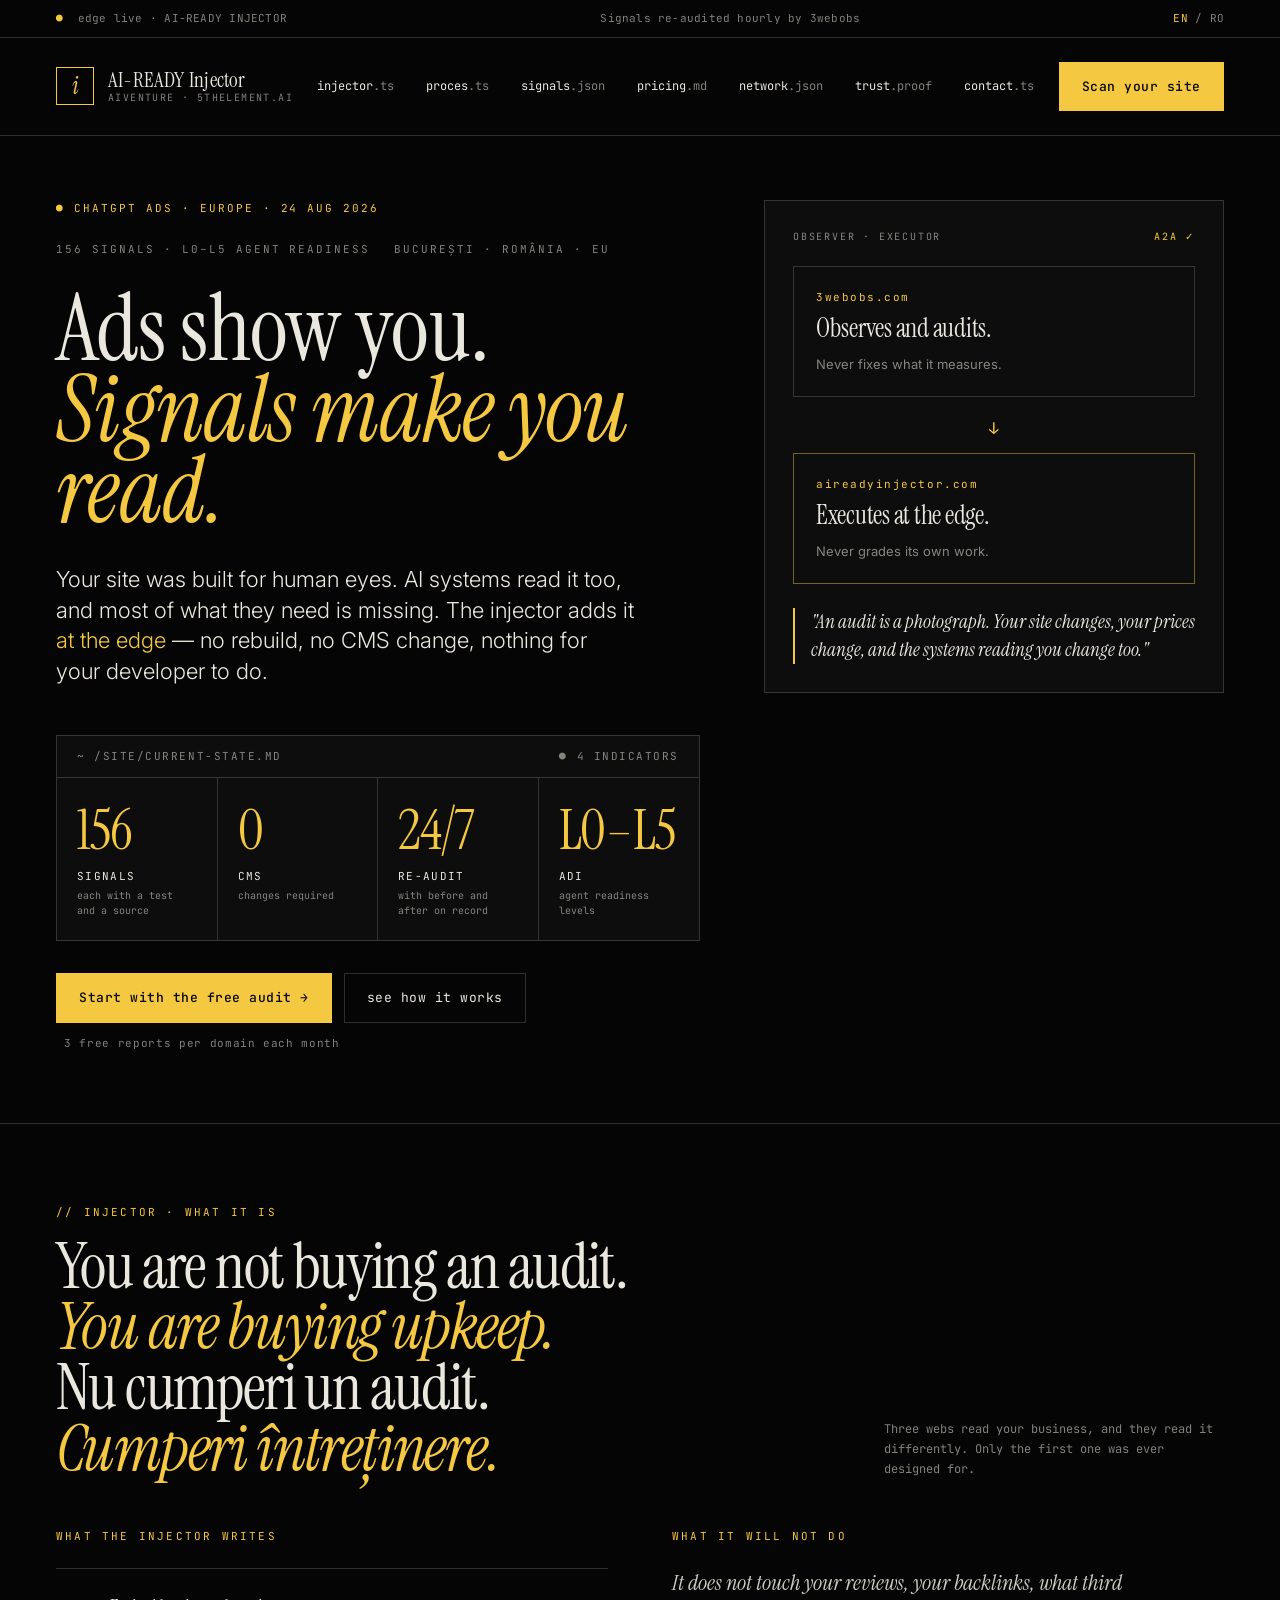
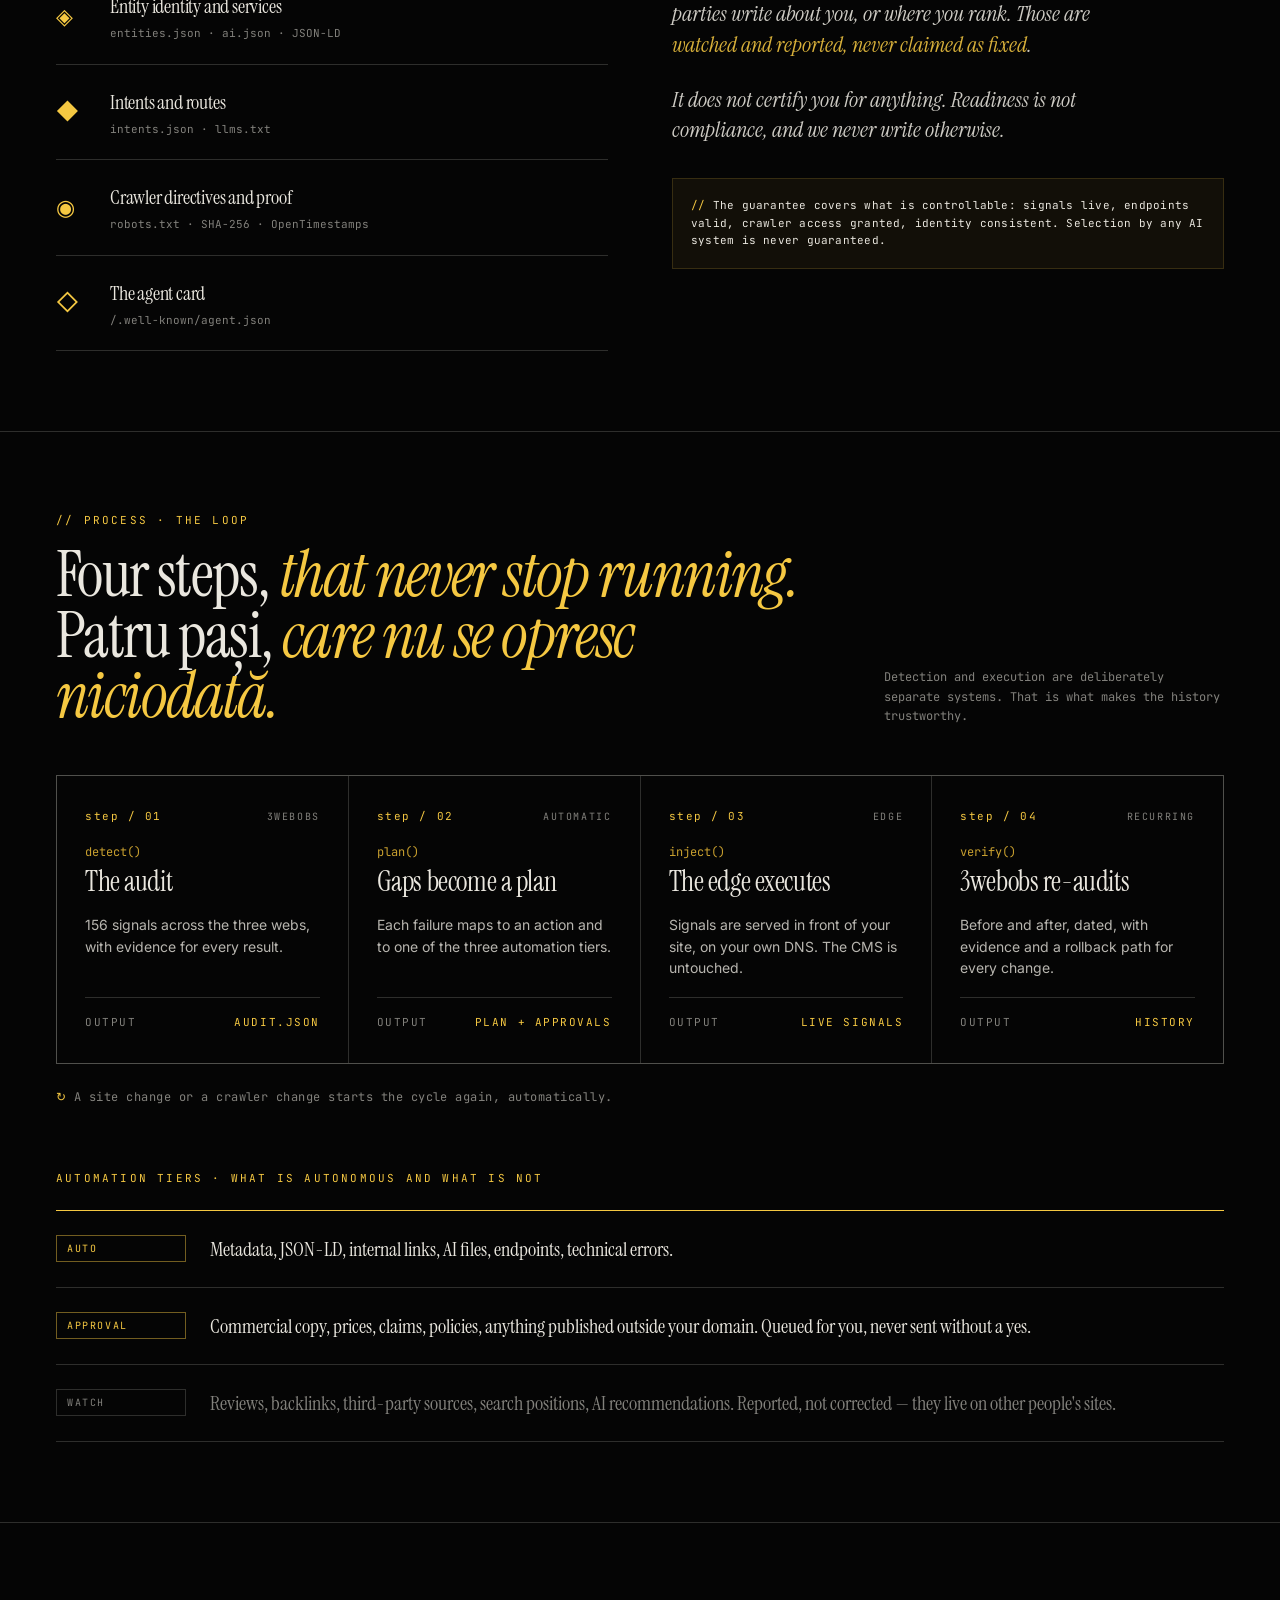
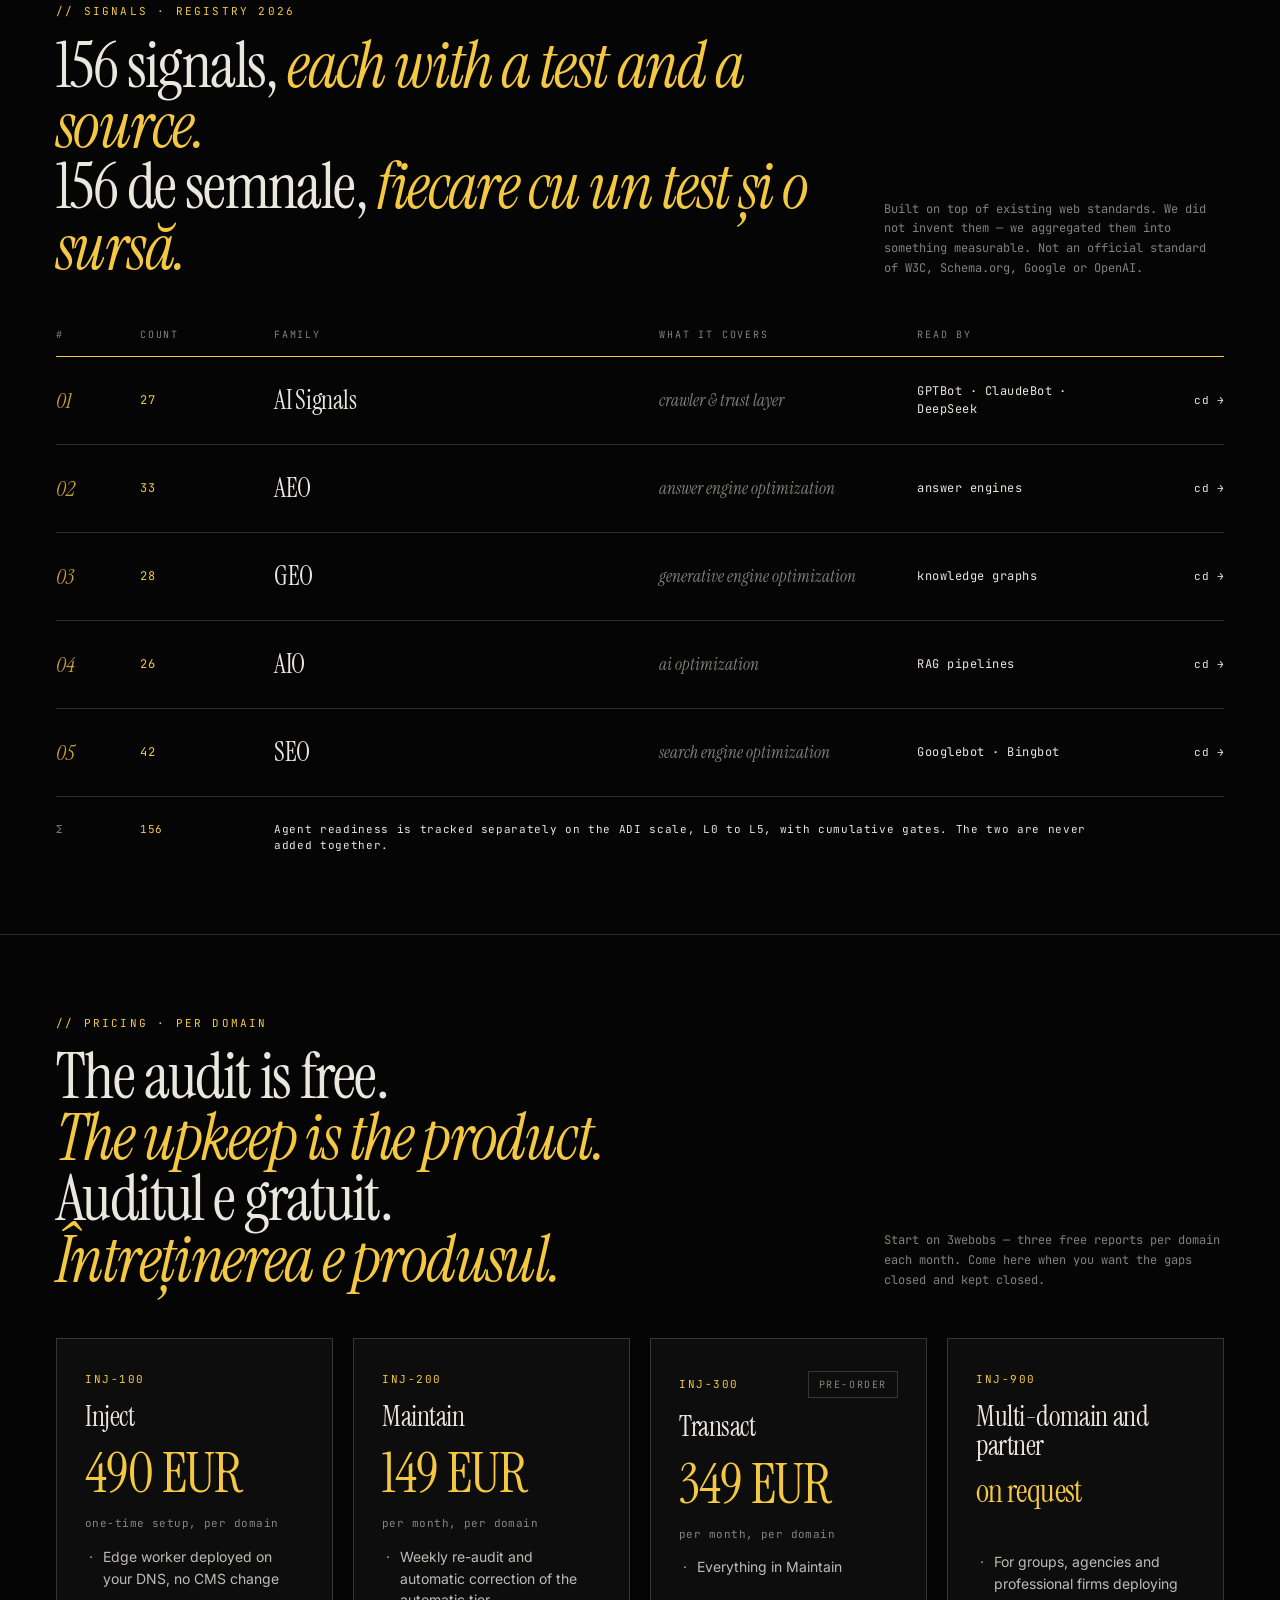
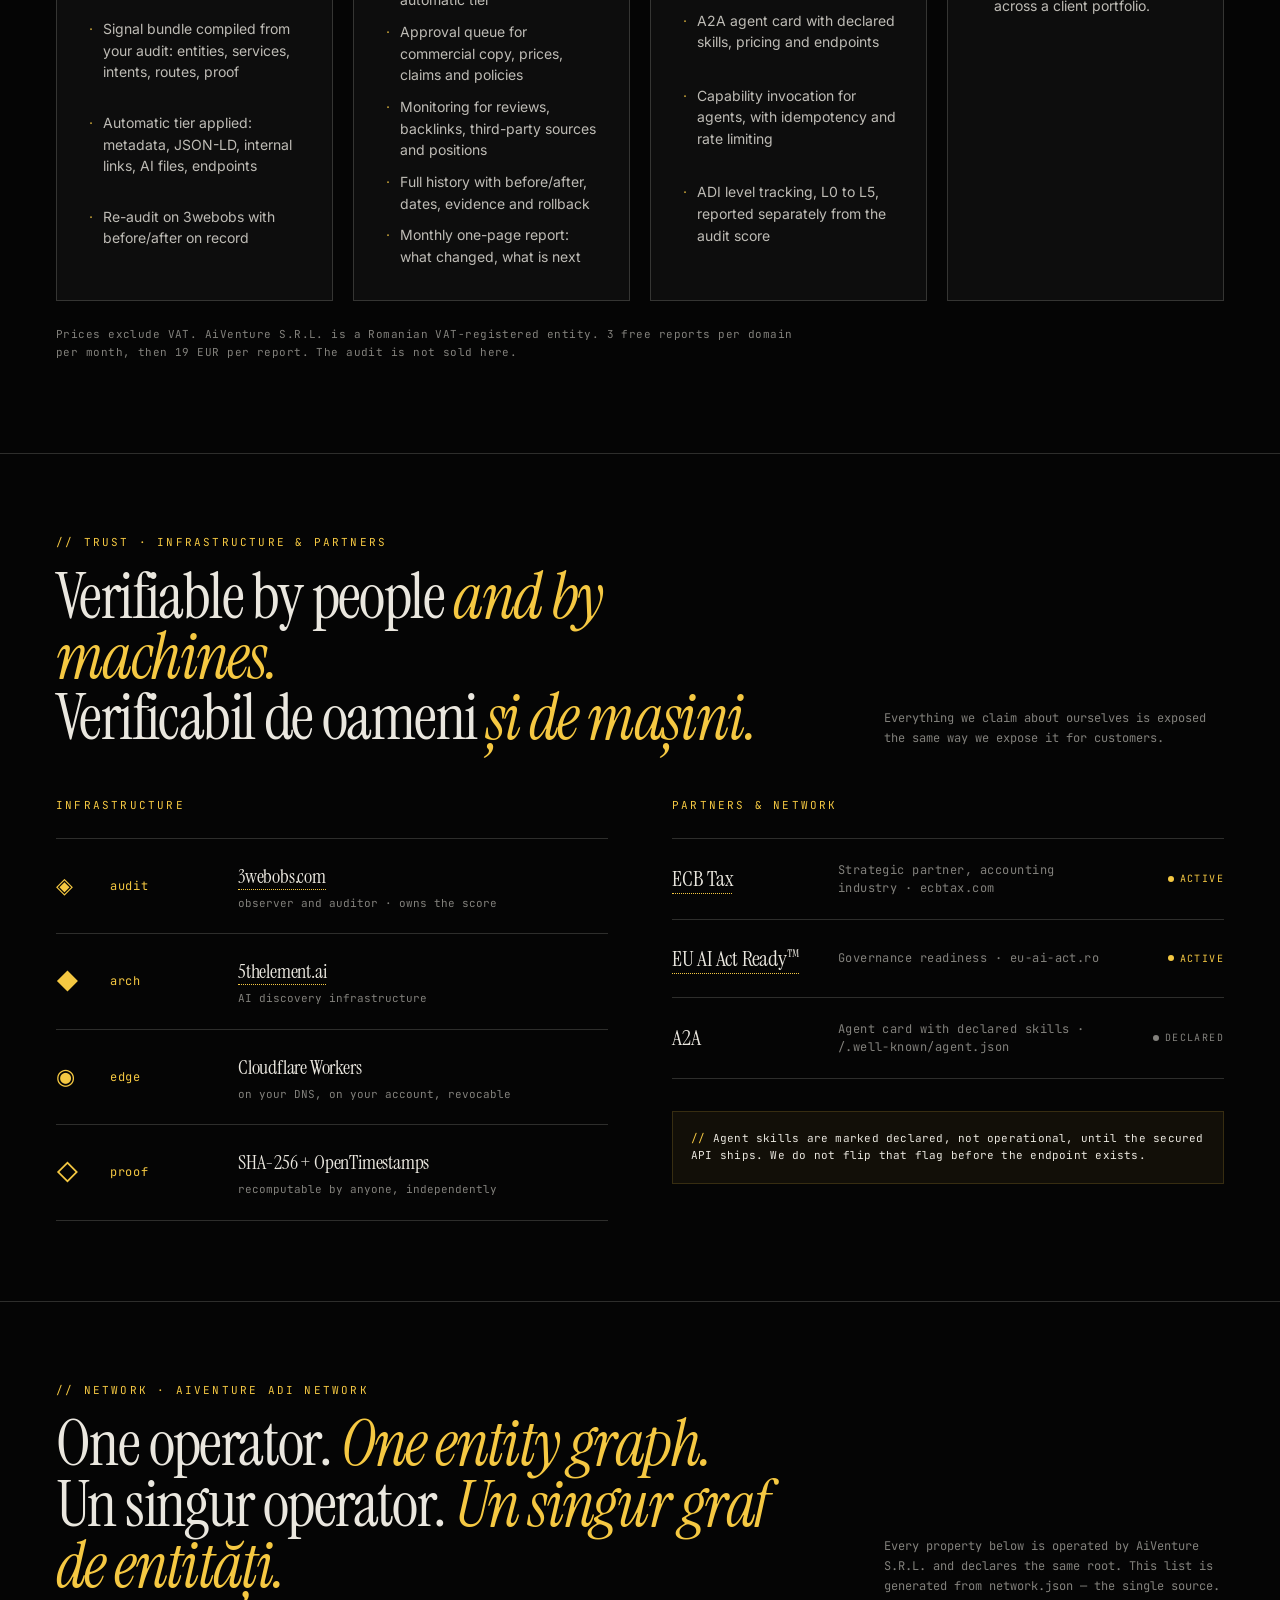
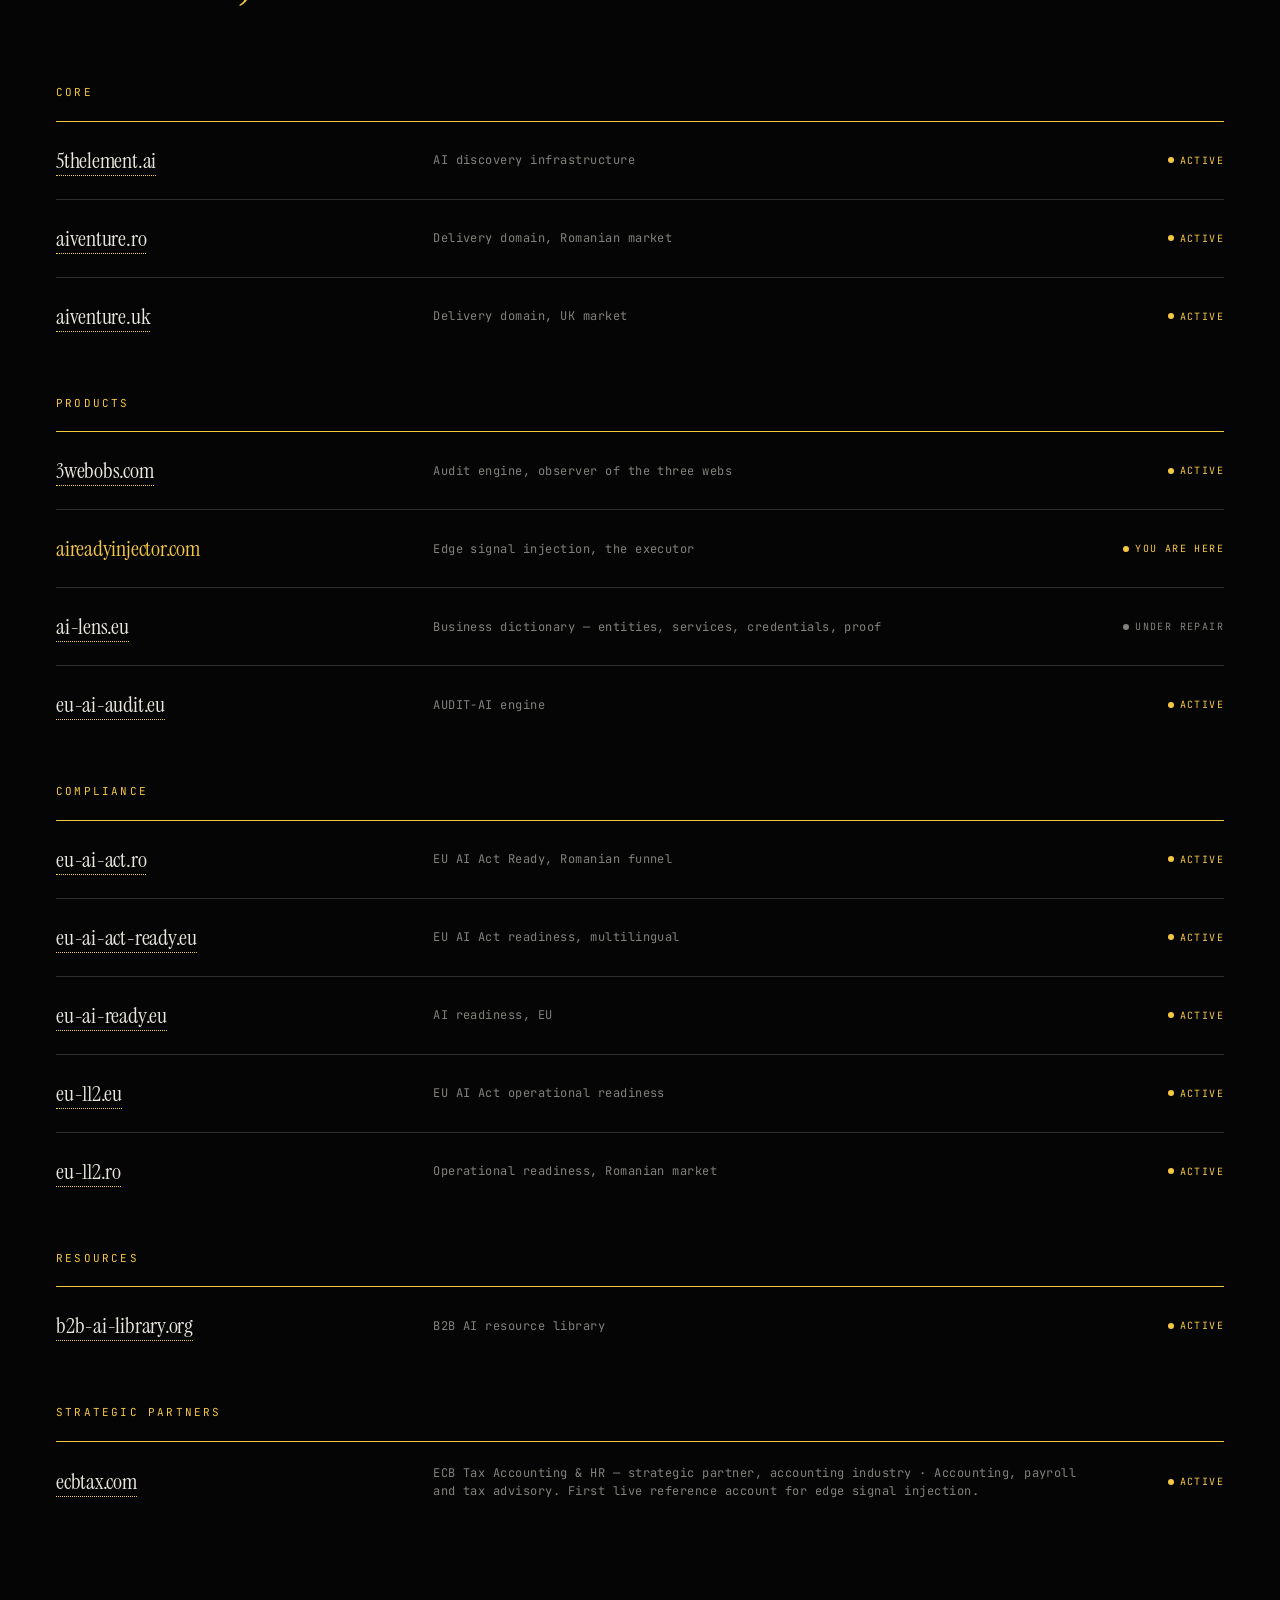
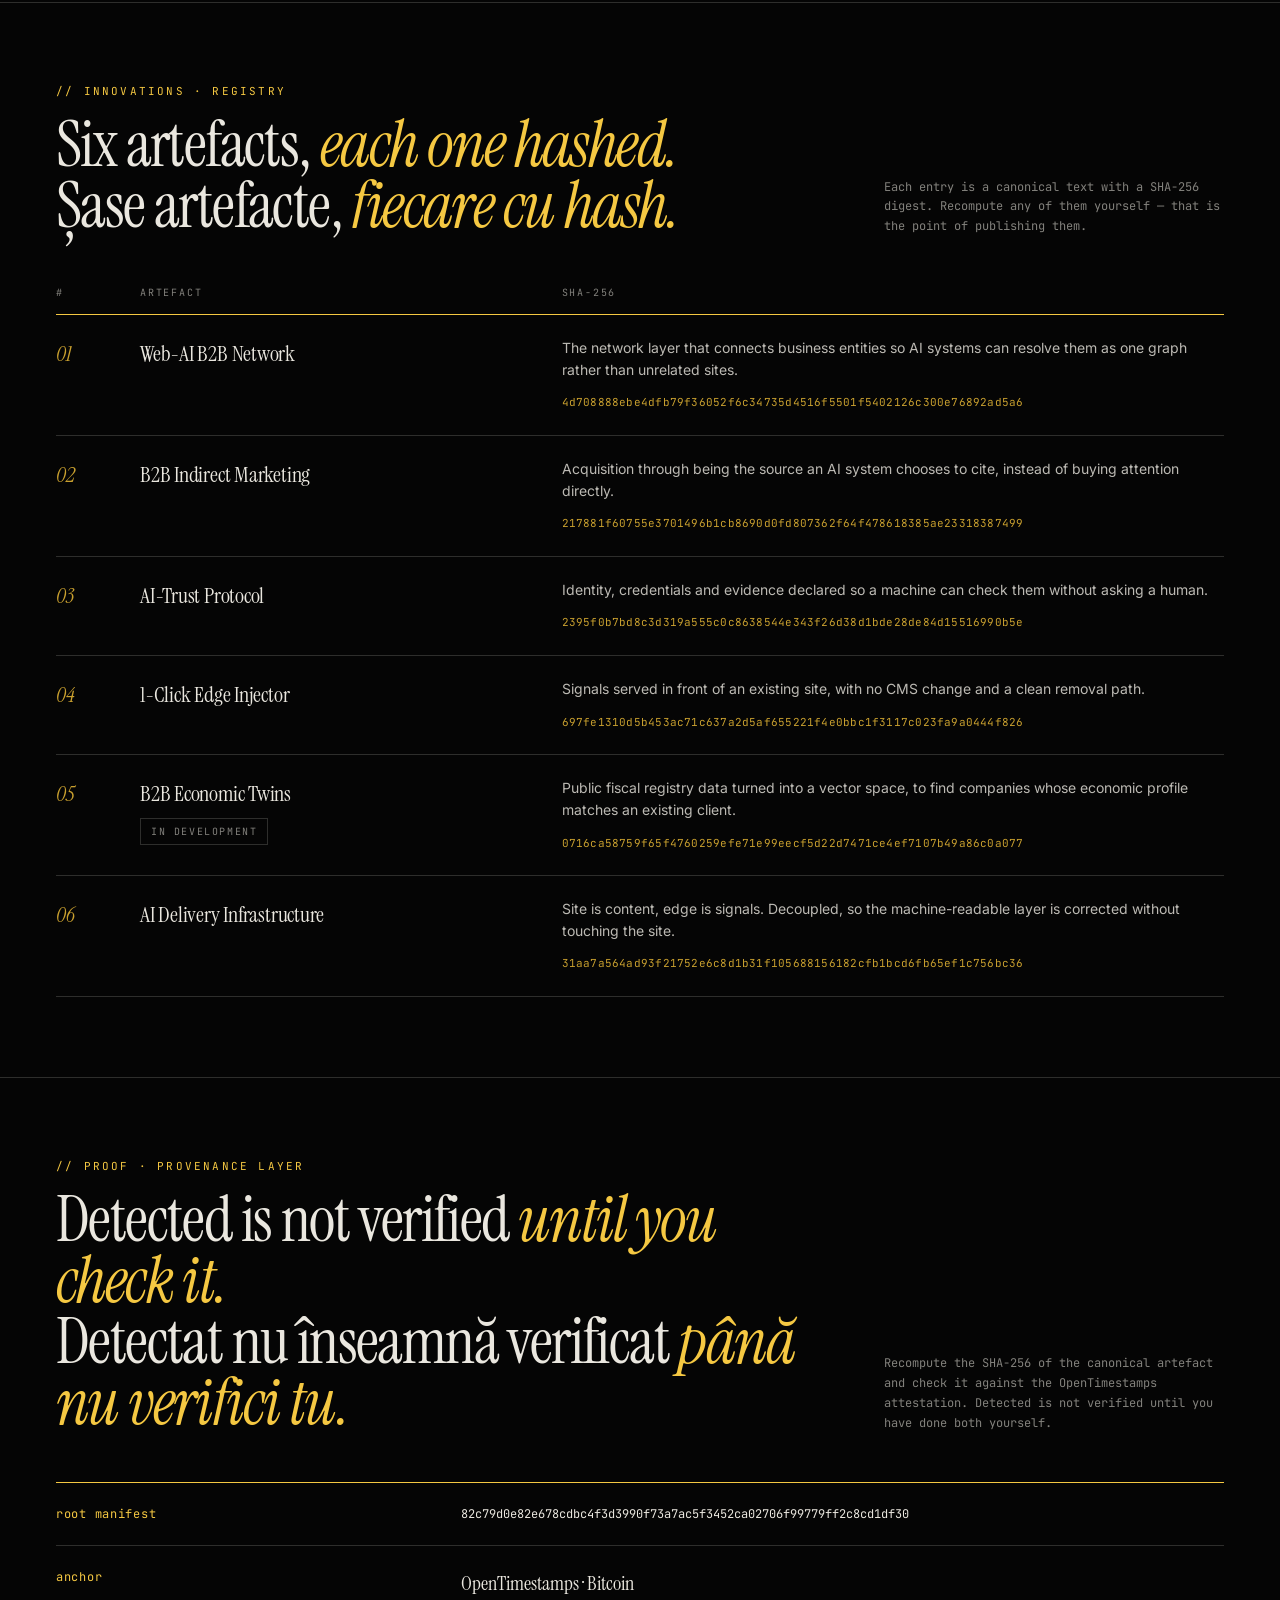
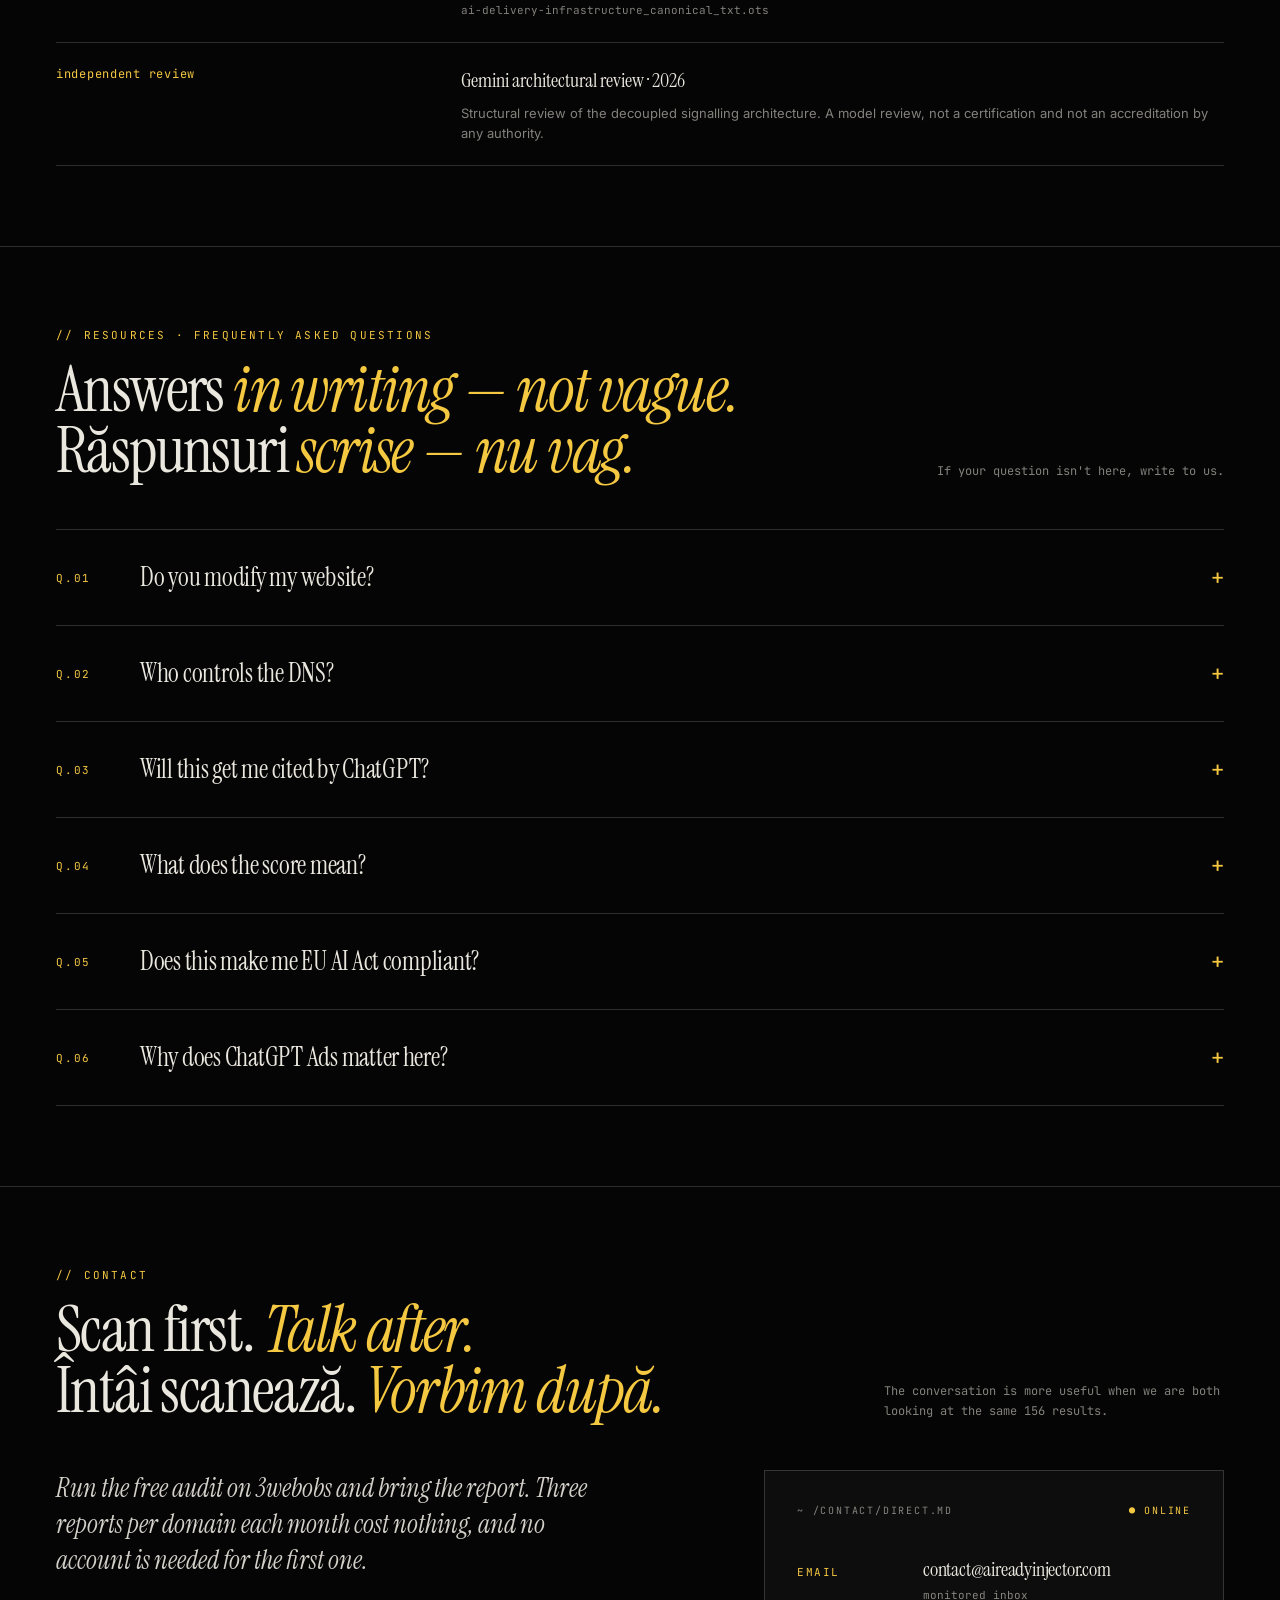
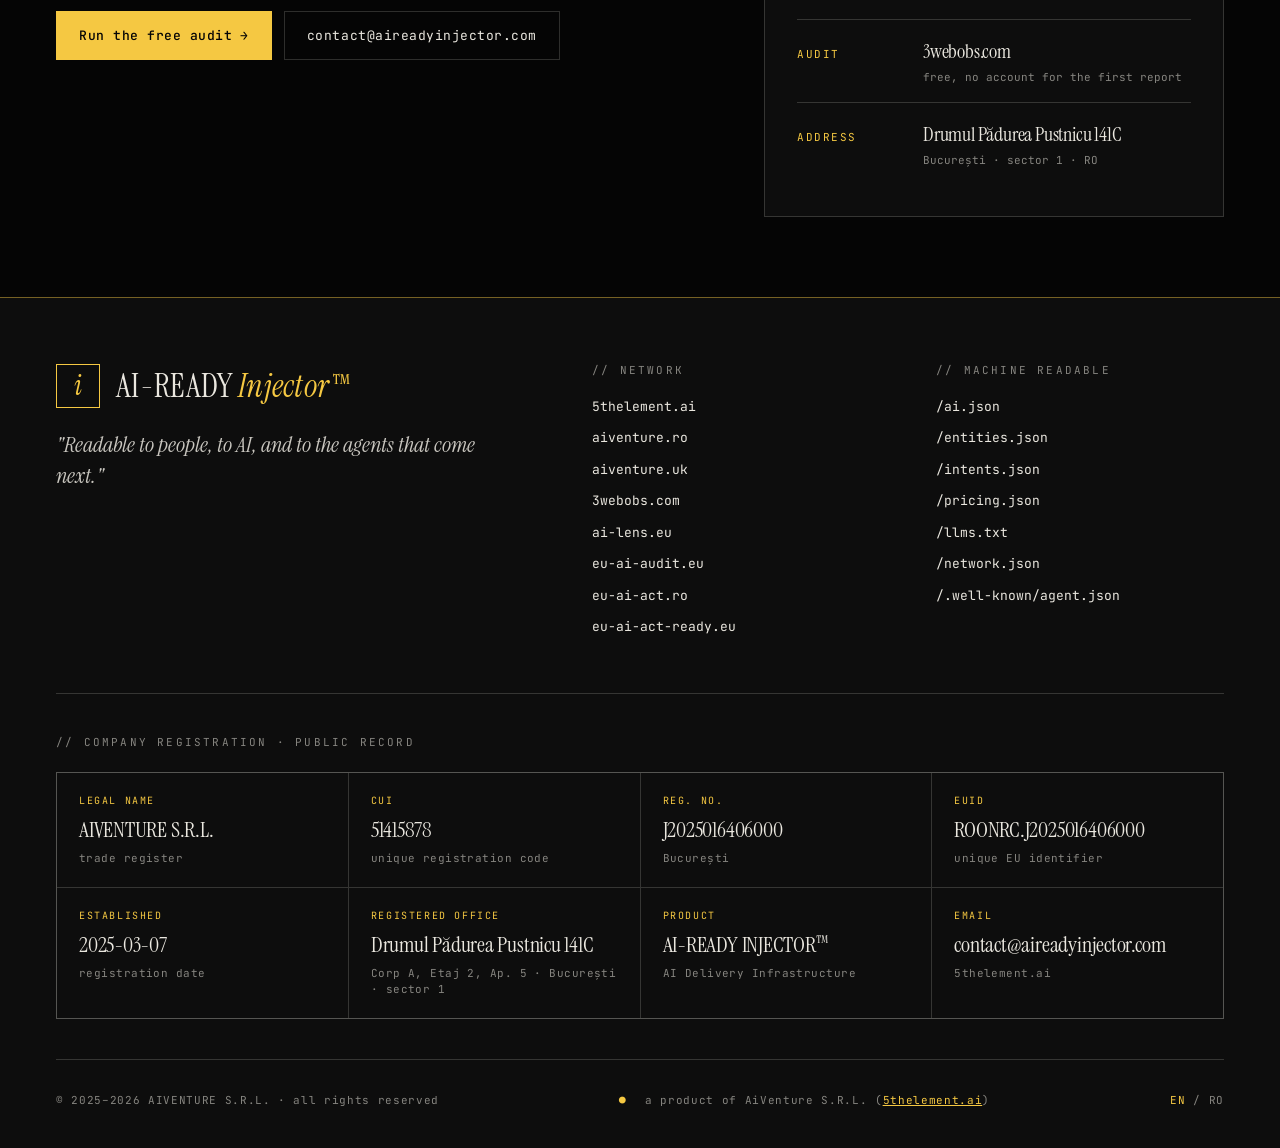
==== index.html @ 44081547 "Update index.html" ====
<!doctype html>
<html lang="en">
<head>
<meta charset="utf-8">
<title>AI-READY INJECTOR™ — AI readability at the edge</title>
<meta name="viewport" content="width=device-width, initial-scale=1">
<meta name="description" content="AI-READY INJECTOR adds 156 verifiable AI signals to any website at the edge. No CMS change, no rebuild. Audited by 3webobs, corrected continuously, with before and after on record.">
<link rel="canonical" href="https://aireadyinjector.com/">
<link rel="alternate" hreflang="en" href="https://aireadyinjector.com/">
<link rel="alternate" hreflang="ro" href="https://aireadyinjector.com/ro/">
<link rel="alternate" hreflang="x-default" href="https://aireadyinjector.com/">
<meta name="robots" content="index, follow, max-snippet:-1, max-image-preview:large, max-video-preview:-1">
<meta name="ai-content-type" content="product">
<meta name="generator" content="ADI Engine — AiVenture / 5thelement.ai">
<meta property="og:type" content="website">
<meta property="og:site_name" content="AI-READY INJECTOR">
<meta property="og:locale" content="en_US">
<meta property="og:locale:alternate" content="ro_RO">
<meta property="og:url" content="https://aireadyinjector.com/">
<meta property="og:title" content="AI-READY INJECTOR™ — AI readability at the edge">
<meta property="og:description" content="156 verifiable AI signals injected at the edge. No rebuild. Audited by 3webobs, corrected continuously.">
<meta name="twitter:card" content="summary_large_image">
<link rel="alternate" type="application/json" href="/ai.json" title="AI Manifest">
<link rel="alternate" type="application/json" href="/intents.json" title="Intent Matrix">
<link rel="author" href="/llms.txt">
<link rel="sitemap" href="/sitemap.xml">

<link rel="preconnect" href="https://fonts.googleapis.com">
<link rel="preconnect" href="https://fonts.gstatic.com" crossorigin>
<link href="https://fonts.googleapis.com/css2?family=Instrument+Serif:ital@0;1&family=JetBrains+Mono:wght@300;400;500&family=Inter:wght@300;400;500;600&family=Playfair+Display:ital,wght@0,400;1,400&display=swap" rel="stylesheet">
<link rel="stylesheet" href="/assets/ledger.css">

<script type="application/ld+json">
{
  "@context": "https://schema.org",
  "@graph": [
    {
      "@type": "Organization",
      "@id": "https://aireadyinjector.com/#organization",
      "name": "AIVENTURE S.R.L.",
      "alternateName": ["AiVenture", "5thelement.ai"],
      "url": "https://aireadyinjector.com/",
      "description": "AI Delivery Infrastructure. Edge-delivered AI readability for existing websites.",
      "foundingDate": "2025-03-07",
      "taxID": "51415878",
      "identifier": [
        { "@type": "PropertyValue", "name": "CUI", "value": "51415878" },
        { "@type": "PropertyValue", "name": "Numar Registrul Comertului", "value": "J2025016406000" },
        { "@type": "PropertyValue", "name": "EUID", "value": "ROONRC.J2025016406000" }
      ],
      "address": {
        "@type": "PostalAddress",
        "streetAddress": "Drumul Padurea Pustnicu 141C, Corp A, Etaj 2, Ap. 5",
        "addressLocality": "Bucuresti",
        "addressRegion": "Sector 1",
        "addressCountry": "RO"
      },
      "email": "contact@aireadyinjector.com",
      "sameAs": ["https://5thelement.ai", "https://3webobs.com", "https://aiventure.ro"],
      "knowsAbout": ["AI discovery infrastructure", "edge signal injection", "A2A agent readiness", "structured data", "AI crawler directives"],
      "significantLink": ["https://3webobs.com", "https://5thelement.ai", "https://ecbtax.com"]
    },
    {
      "@type": "Product",
      "@id": "https://aireadyinjector.com/#product",
      "name": "AI-READY INJECTOR",
      "description": "Adds and maintains machine-readable signals at the edge, in front of an existing website, without changing its CMS.",
      "brand": { "@id": "https://aireadyinjector.com/#organization" },
      "category": "AI Delivery Infrastructure"
    },
    {
      "@type": "WebSite",
      "@id": "https://aireadyinjector.com/#website",
      "url": "https://aireadyinjector.com/",
      "name": "AI-READY INJECTOR",
      "inLanguage": "en",
      "publisher": { "@id": "https://aireadyinjector.com/#organization" }
    },
    {
      "@type": "WebPage",
      "@id": "https://aireadyinjector.com/#webpage",
      "url": "https://aireadyinjector.com/",
      "name": "AI-READY INJECTOR - AI readability at the edge",
      "inLanguage": "en",
      "isPartOf": { "@id": "https://aireadyinjector.com/#website" },
      "about": { "@id": "https://aireadyinjector.com/#product" }
    },
    {
      "@type": "HowTo",
      "@id": "https://aireadyinjector.com/#loop",
      "name": "How the injection loop works",
      "description": "Four steps that run continuously: detect, plan, inject, verify.",
      "inLanguage": "en",
      "step": [
        { "@type": "HowToStep", "position": 1, "name": "Detect", "text": "3webobs audits 156 signals across the three webs, with evidence for each result." },
        { "@type": "HowToStep", "position": 2, "name": "Plan", "text": "Each failure maps to an action and an automation tier." },
        { "@type": "HowToStep", "position": 3, "name": "Inject", "text": "Signals are served at the edge in front of the site. The CMS is untouched." },
        { "@type": "HowToStep", "position": 4, "name": "Verify", "text": "3webobs re-audits. Before and after, dated, with evidence and a rollback path." }
      ]
    },
    {
      "@type": "FAQPage",
      "@id": "https://aireadyinjector.com/#faq",
      "inLanguage": "en",
      "isPartOf": { "@id": "https://aireadyinjector.com/#website" },
      "mainEntity": [
        { "@type": "Question", "name": "Do you modify my website?", "acceptedAnswer": { "@type": "Answer", "text": "No. The injector runs at the edge, in front of the site. The CMS, theme and database are untouched. Remove the worker and the site returns to exactly what it was." } },
        { "@type": "Question", "name": "Who controls the DNS?", "acceptedAnswer": { "@type": "Answer", "text": "The customer does. The worker is deployed on the customer's own Cloudflare account under an intervention agreement, and access can be revoked at any time." } },
        { "@type": "Question", "name": "Will this get me cited by ChatGPT?", "acceptedAnswer": { "@type": "Answer", "text": "It removes the reasons not to. AI systems pick the source that costs least to interpret and carries the most verifiable identity. Selection still belongs to them, and no one can guarantee it." } },
        { "@type": "Question", "name": "What does the score mean?", "acceptedAnswer": { "@type": "Answer", "text": "It is a technical health indicator. What matters commercially is non-branded appearances, AI citations with a link, qualified leads, conversions, agent requests, and time to fix." } },
        { "@type": "Question", "name": "Does this make me EU AI Act compliant?", "acceptedAnswer": { "@type": "Answer", "text": "No. It supports readiness through traceability, transparency artefacts and a transaction log. Compliance is a legal assessment made by a qualified professional." } }
      ]
    }
  ]
}
</script>
</head>
<body>

<!-- STATUS BAR -->
<div class="status-bar" style="border-bottom:1px solid var(--dimmer); padding:10px 56px; font-family:var(--mono); font-size:11px; color:var(--dim); display:flex; justify-content:space-between; letter-spacing:0.02em; background:var(--ink);">
  <span><span class="blink" style="color:var(--gold);">●</span>&nbsp; <span lang-en>edge live · AI-READY INJECTOR</span><span lang-ro>edge activ · AI-READY INJECTOR</span></span>
  <span><span lang-en>Signals re-audited hourly by 3webobs</span><span lang-ro>Semnale reauditate orar de 3webobs</span></span>
  <span class="lang-switch" style="cursor:pointer;" role="button" tabindex="0">
    <span class="l-en" style="color:var(--gold);">EN</span>
    <span style="color:var(--dim);"> / </span>
    <span class="l-ro">RO</span>
  </span>
</div>

<div class="l-page">

  <!-- NAV -->
  <nav class="main-nav" style="display:flex; justify-content:space-between; align-items:center; padding:24px 56px; border-bottom:1px solid var(--dimmer); background:var(--ink); position:sticky; top:0; z-index:50; backdrop-filter:blur(8px);">
    <a href="#top" style="display:flex; align-items:center; gap:14px; text-decoration:none; color:inherit;">
      <div style="width:38px; height:38px; border:1.5px solid var(--gold); display:grid; place-items:center; font-family:var(--serif); font-size:24px; color:var(--gold); font-style:italic; line-height:1;">i</div>
      <div style="display:flex; flex-direction:column; line-height:1.1;">
        <span style="font-family:var(--serif); font-size:21px; letter-spacing:0.01em;">AI-READY Injector</span>
        <span style="font-family:var(--mono); font-size:10px; color:var(--dim); text-transform:uppercase; letter-spacing:0.14em;">aiventure · 5thelement.ai</span>
      </div>
    </a>

    <div class="nav-links" style="display:flex; gap:32px; font-family:var(--mono); font-size:12px;">
      <a href="#injector" style="color:var(--text); text-decoration:none;">injector<span style="color:var(--dim);">.ts</span></a>
      <a href="#process" style="color:var(--text); text-decoration:none;">proces<span style="color:var(--dim);">.ts</span></a>
      <a href="#signals" style="color:var(--text); text-decoration:none;">signals<span style="color:var(--dim);">.json</span></a>
      <a href="#pricing" style="color:var(--text); text-decoration:none;">pricing<span style="color:var(--dim);">.md</span></a>
      <a href="#network" style="color:var(--text); text-decoration:none;">network<span style="color:var(--dim);">.json</span></a>
      <a href="#trust" style="color:var(--text); text-decoration:none;">trust<span style="color:var(--dim);">.proof</span></a>
      <a href="#contact" style="color:var(--text); text-decoration:none;">contact<span style="color:var(--dim);">.ts</span></a>
    </div>

    <a href="https://3webobs.com" class="btn btn-primary"><span lang-en>Scan your site</span><span lang-ro>Scanează-ți site-ul</span></a>
  </nav>

  <!-- HERO -->
  <section id="top" class="hero-grid" style="padding:64px 56px 72px; display:grid; grid-template-columns:7fr 5fr; gap:64px;">
    <div>
      <div style="font-family:var(--mono); font-size:11px; color:var(--dim); text-transform:uppercase; letter-spacing:0.18em; margin-bottom:32px; display:flex; gap:24px; flex-wrap:wrap;">
        <span style="color:var(--gold);">● <span lang-en>chatgpt ads · europe · 24 aug 2026</span><span lang-ro>chatgpt ads · europa · 24 aug 2026</span></span>
        <span lang-en>156 signals · L0–L5 agent readiness</span><span lang-ro>156 semnale · pregătire agent L0–L5</span>
        <span>București · România · EU</span>
      </div>

      <h1 style="font-family:var(--serif); font-weight:400; margin:0; line-height:0.88; letter-spacing:-0.03em;">
        <span class="h1-line" style="font-size:92px; display:block;"><span lang-en>Ads show you.</span><span lang-ro>Reclama te arată.</span></span>
        <span class="h1-line" style="font-size:92px; display:block; font-style:italic; color:var(--gold);"><span lang-en>Signals make you read.</span><span lang-ro>Semnalele te fac citit.</span></span>
      </h1>

      <p style="font-size:22px; line-height:1.4; margin:32px 0 0; max-width:580px; color:var(--text); font-weight:300;">
        <span lang-en>
          Your site was built for human eyes. AI systems read it too, and most of what they
          need is missing. The injector adds it <span style="color:var(--gold);">at the edge</span> —
          no rebuild, no CMS change, nothing for your developer to do.
        </span>
        <span lang-ro>
          Site-ul tău a fost construit pentru ochi umani. Sistemele AI îl citesc și ele, iar cea
          mai mare parte din ce le trebuie lipsește. Injectorul o adaugă <span style="color:var(--gold);">la edge</span> —
          fără reconstrucție, fără atingerea CMS-ului, fără muncă pentru dezvoltator.
        </span>
      </p>

      <!-- State panel -->
      <div style="margin-top:48px; border:1px solid var(--dimmer); background:var(--ink-panel);">
        <div style="padding:12px 20px; border-bottom:1px solid var(--dimmer); display:flex; justify-content:space-between; font-family:var(--mono); font-size:11px; color:var(--dim); text-transform:uppercase; letter-spacing:0.14em;">
          <span>~ /site/current-state.md</span>
          <span>● <span lang-en>4 indicators</span><span lang-ro>4 indicatori</span></span>
        </div>
        <div class="balance-grid" style="display:grid; grid-template-columns:repeat(4,1fr);">
          <div style="padding:24px 20px 22px; border-right:1px solid var(--dimmer);">
            <div style="font-family:var(--serif); font-size:56px; color:var(--gold); line-height:1; letter-spacing:-0.02em;">156</div>
            <div style="font-family:var(--mono); font-size:11px; color:var(--text); margin-top:10px; text-transform:uppercase; letter-spacing:0.12em;"><span lang-en>signals</span><span lang-ro>semnale</span></div>
            <div style="font-family:var(--mono); font-size:10px; color:var(--dim); margin-top:4px;"><span lang-en>each with a test and a source</span><span lang-ro>fiecare cu test și sursă</span></div>
          </div>
          <div style="padding:24px 20px 22px; border-right:1px solid var(--dimmer);">
            <div style="font-family:var(--serif); font-size:56px; color:var(--gold); line-height:1; letter-spacing:-0.02em;">0</div>
            <div style="font-family:var(--mono); font-size:11px; color:var(--text); margin-top:10px; text-transform:uppercase; letter-spacing:0.12em;">CMS</div>
            <div style="font-family:var(--mono); font-size:10px; color:var(--dim); margin-top:4px;"><span lang-en>changes required</span><span lang-ro>modificări necesare</span></div>
          </div>
          <div style="padding:24px 20px 22px; border-right:1px solid var(--dimmer);">
            <div style="font-family:var(--serif); font-size:56px; color:var(--gold); line-height:1; letter-spacing:-0.02em;">24/7</div>
            <div style="font-family:var(--mono); font-size:11px; color:var(--text); margin-top:10px; text-transform:uppercase; letter-spacing:0.12em;"><span lang-en>re-audit</span><span lang-ro>reauditare</span></div>
            <div style="font-family:var(--mono); font-size:10px; color:var(--dim); margin-top:4px;"><span lang-en>with before and after on record</span><span lang-ro>cu înainte/după la dosar</span></div>
          </div>
          <div style="padding:24px 20px 22px;">
            <div style="font-family:var(--serif); font-size:56px; color:var(--gold); line-height:1; letter-spacing:-0.02em;">L0–L5</div>
            <div style="font-family:var(--mono); font-size:11px; color:var(--text); margin-top:10px; text-transform:uppercase; letter-spacing:0.12em;">ADI</div>
            <div style="font-family:var(--mono); font-size:10px; color:var(--dim); margin-top:4px;"><span lang-en>agent readiness levels</span><span lang-ro>niveluri pregătire agent</span></div>
          </div>
        </div>
      </div>

      <div style="display:flex; gap:12px; margin-top:32px; align-items:center; flex-wrap:wrap;">
        <a href="https://3webobs.com" class="btn btn-primary"><span lang-en>Start with the free audit</span><span lang-ro>Începe cu auditul gratuit</span> →</a>
        <a href="#process" class="btn"><span lang-en>see how it works</span><span lang-ro>vezi cum funcționează</span></a>
        <span style="font-family:var(--mono); font-size:11px; color:var(--dim); margin-left:8px; letter-spacing:0.06em;"><span lang-en>3 free reports per domain each month</span><span lang-ro>3 rapoarte gratuite pe domeniu, lunar</span></span>
      </div>
    </div>

    <!-- Right: pair card -->
    <aside>
      <div style="border:1px solid var(--dimmer); background:var(--ink-panel); padding:28px;">
        <div style="font-family:var(--mono); font-size:10px; color:var(--dim); text-transform:uppercase; letter-spacing:0.18em; margin-bottom:22px; display:flex; justify-content:space-between;">
          <span><span lang-en>observer · executor</span><span lang-ro>observator · executor</span></span>
          <span style="color:var(--gold);">a2a ✓</span>
        </div>

        <div style="border:1px solid var(--dimmer); padding:22px; margin-bottom:16px;">
          <div style="font-family:var(--mono); font-size:11px; color:var(--gold); letter-spacing:0.14em; margin-bottom:8px;">3webobs.com</div>
          <div style="font-family:var(--serif); font-size:26px; line-height:1.1; letter-spacing:-0.01em;"><span lang-en>Observes and audits.</span><span lang-ro>Observă și auditează.</span></div>
          <p style="font-size:13px; line-height:1.55; color:var(--dim); margin:12px 0 0;"><span lang-en>Never fixes what it measures.</span><span lang-ro>Nu repară niciodată ce măsoară.</span></p>
        </div>

        <div style="text-align:center; font-family:var(--mono); font-size:16px; color:var(--gold); padding:4px 0 12px;">↓</div>

        <div style="border:1px solid var(--rule-strong); padding:22px;">
          <div style="font-family:var(--mono); font-size:11px; color:var(--gold); letter-spacing:0.14em; margin-bottom:8px;">aireadyinjector.com</div>
          <div style="font-family:var(--serif); font-size:26px; line-height:1.1; letter-spacing:-0.01em;"><span lang-en>Executes at the edge.</span><span lang-ro>Execută la edge.</span></div>
          <p style="font-size:13px; line-height:1.55; color:var(--dim); margin:12px 0 0;"><span lang-en>Never grades its own work.</span><span lang-ro>Nu-și notează niciodată propria muncă.</span></p>
        </div>

        <p style="font-family:var(--serif); font-style:italic; font-size:19px; line-height:1.45; color:var(--text); margin:24px 0 0; padding-left:16px; border-left:2px solid var(--gold);">
          <span lang-en>"An audit is a photograph. Your site changes, your prices change, and the systems reading you change too."</span>
          <span lang-ro>„Un audit e o fotografie. Site-ul se schimbă, prețurile se schimbă, și se schimbă și sistemele care te citesc."</span>
        </p>
      </div>
    </aside>
  </section>

  <!-- INJECTOR -->
  <section id="injector" class="section">
    <div class="section-head">
      <div>
        <div class="eyebrow">// <span lang-en>injector · what it is</span><span lang-ro>injector · ce este</span></div>
        <h2>
          <span lang-en class="block">You are not buying an audit.<br><em>You are buying upkeep.</em></span>
          <span lang-ro class="block">Nu cumperi un audit.<br><em>Cumperi întreținere.</em></span>
        </h2>
      </div>
      <div class="meta">
        <span lang-en>Three webs read your business, and they read it differently. Only the first one was ever designed for.</span>
        <span lang-ro>Trei web-uri îți citesc afacerea, și o citesc diferit. Doar pentru primul a fost proiectat vreodată.</span>
      </div>
    </div>

    <div class="trust-grid" style="display:grid; grid-template-columns:1fr 1fr; gap:64px;">
      <div>
        <div class="eyebrow" style="margin-bottom:24px;"><span lang-en>what the injector writes</span><span lang-ro>ce scrie injectorul</span></div>
        <div style="display:grid; grid-template-columns:36px 1fr; gap:18px; padding:22px 0; border-top:1px solid var(--dimmer); align-items:center;" class="ledger-row">
          <span style="font-size:22px; color:var(--gold);">◈</span>
          <div>
            <div style="font-family:var(--serif); font-size:20px; letter-spacing:-0.01em;"><span lang-en>Entity identity and services</span><span lang-ro>Identitatea entității și serviciile</span></div>
            <div style="font-family:var(--mono); font-size:11px; color:var(--dim); margin-top:4px;">entities.json · ai.json · JSON-LD</div>
          </div>
        </div>
        <div style="display:grid; grid-template-columns:36px 1fr; gap:18px; padding:22px 0; border-top:1px solid var(--dimmer); align-items:center;" class="ledger-row">
          <span style="font-size:22px; color:var(--gold);">◆</span>
          <div>
            <div style="font-family:var(--serif); font-size:20px; letter-spacing:-0.01em;"><span lang-en>Intents and routes</span><span lang-ro>Intenții și rute</span></div>
            <div style="font-family:var(--mono); font-size:11px; color:var(--dim); margin-top:4px;">intents.json · llms.txt</div>
          </div>
        </div>
        <div style="display:grid; grid-template-columns:36px 1fr; gap:18px; padding:22px 0; border-top:1px solid var(--dimmer); align-items:center;" class="ledger-row">
          <span style="font-size:22px; color:var(--gold);">◉</span>
          <div>
            <div style="font-family:var(--serif); font-size:20px; letter-spacing:-0.01em;"><span lang-en>Crawler directives and proof</span><span lang-ro>Directive pentru crawlere și dovadă</span></div>
            <div style="font-family:var(--mono); font-size:11px; color:var(--dim); margin-top:4px;">robots.txt · SHA-256 · OpenTimestamps</div>
          </div>
        </div>
        <div style="display:grid; grid-template-columns:36px 1fr; gap:18px; padding:22px 0; border-top:1px solid var(--dimmer); border-bottom:1px solid var(--dimmer); align-items:center;" class="ledger-row">
          <span style="font-size:22px; color:var(--gold);">◇</span>
          <div>
            <div style="font-family:var(--serif); font-size:20px; letter-spacing:-0.01em;"><span lang-en>The agent card</span><span lang-ro>Cardul de agent</span></div>
            <div style="font-family:var(--mono); font-size:11px; color:var(--dim); margin-top:4px;">/.well-known/agent.json</div>
          </div>
        </div>
      </div>

      <div>
        <div class="eyebrow" style="margin-bottom:24px;"><span lang-en>what it will not do</span><span lang-ro>ce nu face</span></div>
        <p style="font-family:var(--serif); font-style:italic; font-size:22px; line-height:1.4; color:var(--text); opacity:0.88; margin:0; max-width:460px;">
          <span lang-en>It does not touch your reviews, your backlinks, what third parties write about you, or where you rank. Those are <span style="color:var(--gold);">watched and reported, never claimed as fixed</span>.</span>
          <span lang-ro>Nu îți atinge recenziile, backlinkurile, ce scriu terții despre tine sau pozițiile în clasamente. Acelea sunt <span style="color:var(--gold);">urmărite și raportate, niciodată declarate reparate</span>.</span>
        </p>
        <p style="font-family:var(--serif); font-style:italic; font-size:22px; line-height:1.4; color:var(--text); opacity:0.88; margin:24px 0 0; max-width:460px;">
          <span lang-en>It does not certify you for anything. Readiness is not compliance, and we never write otherwise.</span>
          <span lang-ro>Nu te certifică pentru nimic. Pregătirea nu e conformitate, și nu scriem niciodată altfel.</span>
        </p>
        <div style="margin-top:32px; padding:18px; background:rgba(245,200,66,0.05); border:1px solid var(--rule); font-family:var(--mono); font-size:11px; color:var(--text); line-height:1.6; letter-spacing:0.02em;">
          <span style="color:var(--gold);">// </span>
          <span lang-en>The guarantee covers what is controllable: signals live, endpoints valid, crawler access granted, identity consistent. Selection by any AI system is never guaranteed.</span>
          <span lang-ro>Garanția acoperă ce e controlabil: semnale live, endpoint-uri valide, acces pentru crawlere, identitate consistentă. Selecția de către un sistem AI nu e garantată niciodată.</span>
        </div>
      </div>
    </div>
  </section>

  <!-- PROCESS -->
  <section id="process" class="section">
    <div class="section-head">
      <div>
        <div class="eyebrow">// <span lang-en>process · the loop</span><span lang-ro>proces · bucla</span></div>
        <h2>
          <span lang-en class="block">Four steps, <em>that never stop running.</em></span>
          <span lang-ro class="block">Patru pași, <em>care nu se opresc niciodată.</em></span>
        </h2>
      </div>
      <div class="meta">
        <span lang-en>Detection and execution are deliberately separate systems. That is what makes the history trustworthy.</span>
        <span lang-ro>Detecția și execuția sunt sisteme separate deliberat. Asta face istoricul demn de încredere.</span>
      </div>
    </div>

    <div class="process-grid" style="display:grid; grid-template-columns:repeat(4,1fr); gap:1px; background:var(--dimmer); border:1px solid var(--dimmer);">

      <div style="background:var(--ink); padding:32px 28px; display:flex; flex-direction:column; gap:18px; min-height:280px;">
        <div style="display:flex; justify-content:space-between; align-items:baseline;">
          <span style="font-family:var(--mono); font-size:11px; color:var(--gold); letter-spacing:0.14em;">step / 01</span>
          <span style="font-family:var(--mono); font-size:10px; color:var(--dim); text-transform:uppercase; letter-spacing:0.16em;">3webobs</span>
        </div>
        <div>
          <div style="font-family:var(--mono); font-size:12px; color:var(--gold-deep); margin-bottom:6px;">detect()</div>
          <h3 style="font-family:var(--serif); font-weight:400; font-size:28px; line-height:1.05; margin:0; letter-spacing:-0.015em; color:var(--text);"><span lang-en>The audit</span><span lang-ro>Auditul</span></h3>
        </div>
        <p style="font-size:14px; line-height:1.55; color:var(--text); opacity:0.78; margin:0; flex:1;">
          <span lang-en>156 signals across the three webs, with evidence for every result.</span>
          <span lang-ro>156 de semnale pe cele trei web-uri, cu dovadă pentru fiecare rezultat.</span>
        </p>
        <div style="padding-top:16px; border-top:1px solid var(--dimmer); font-family:var(--mono); font-size:11px; color:var(--dim); text-transform:uppercase; letter-spacing:0.14em; display:flex; justify-content:space-between;">
          <span><span lang-en>output</span><span lang-ro>livrabil</span></span>
          <span style="color:var(--gold);">audit.json</span>
        </div>
      </div>

      <div style="background:var(--ink); padding:32px 28px; display:flex; flex-direction:column; gap:18px; min-height:280px;">
        <div style="display:flex; justify-content:space-between; align-items:baseline;">
          <span style="font-family:var(--mono); font-size:11px; color:var(--gold); letter-spacing:0.14em;">step / 02</span>
          <span style="font-family:var(--mono); font-size:10px; color:var(--dim); text-transform:uppercase; letter-spacing:0.16em;"><span lang-en>automatic</span><span lang-ro>automat</span></span>
        </div>
        <div>
          <div style="font-family:var(--mono); font-size:12px; color:var(--gold-deep); margin-bottom:6px;">plan()</div>
          <h3 style="font-family:var(--serif); font-weight:400; font-size:28px; line-height:1.05; margin:0; letter-spacing:-0.015em; color:var(--text);"><span lang-en>Gaps become a plan</span><span lang-ro>Lipsurile devin plan</span></h3>
        </div>
        <p style="font-size:14px; line-height:1.55; color:var(--text); opacity:0.78; margin:0; flex:1;">
          <span lang-en>Each failure maps to an action and to one of the three automation tiers.</span>
          <span lang-ro>Fiecare eșec se leagă de o acțiune și de unul din cele trei niveluri de automatizare.</span>
        </p>
        <div style="padding-top:16px; border-top:1px solid var(--dimmer); font-family:var(--mono); font-size:11px; color:var(--dim); text-transform:uppercase; letter-spacing:0.14em; display:flex; justify-content:space-between;">
          <span><span lang-en>output</span><span lang-ro>livrabil</span></span>
          <span style="color:var(--gold);">plan + <span lang-en>approvals</span><span lang-ro>aprobări</span></span>
        </div>
      </div>

      <div style="background:var(--ink); padding:32px 28px; display:flex; flex-direction:column; gap:18px; min-height:280px;">
        <div style="display:flex; justify-content:space-between; align-items:baseline;">
          <span style="font-family:var(--mono); font-size:11px; color:var(--gold); letter-spacing:0.14em;">step / 03</span>
          <span style="font-family:var(--mono); font-size:10px; color:var(--dim); text-transform:uppercase; letter-spacing:0.16em;">edge</span>
        </div>
        <div>
          <div style="font-family:var(--mono); font-size:12px; color:var(--gold-deep); margin-bottom:6px;">inject()</div>
          <h3 style="font-family:var(--serif); font-weight:400; font-size:28px; line-height:1.05; margin:0; letter-spacing:-0.015em; color:var(--text);"><span lang-en>The edge executes</span><span lang-ro>Edge-ul execută</span></h3>
        </div>
        <p style="font-size:14px; line-height:1.55; color:var(--text); opacity:0.78; margin:0; flex:1;">
          <span lang-en>Signals are served in front of your site, on your own DNS. The CMS is untouched.</span>
          <span lang-ro>Semnalele sunt servite în fața site-ului, pe DNS-ul tău. CMS-ul rămâne neatins.</span>
        </p>
        <div style="padding-top:16px; border-top:1px solid var(--dimmer); font-family:var(--mono); font-size:11px; color:var(--dim); text-transform:uppercase; letter-spacing:0.14em; display:flex; justify-content:space-between;">
          <span><span lang-en>output</span><span lang-ro>livrabil</span></span>
          <span style="color:var(--gold);"><span lang-en>live signals</span><span lang-ro>semnale live</span></span>
        </div>
      </div>

      <div style="background:var(--ink); padding:32px 28px; display:flex; flex-direction:column; gap:18px; min-height:280px;">
        <div style="display:flex; justify-content:space-between; align-items:baseline;">
          <span style="font-family:var(--mono); font-size:11px; color:var(--gold); letter-spacing:0.14em;">step / 04</span>
          <span style="font-family:var(--mono); font-size:10px; color:var(--dim); text-transform:uppercase; letter-spacing:0.16em;"><span lang-en>recurring</span><span lang-ro>recurent</span></span>
        </div>
        <div>
          <div style="font-family:var(--mono); font-size:12px; color:var(--gold-deep); margin-bottom:6px;">verify()</div>
          <h3 style="font-family:var(--serif); font-weight:400; font-size:28px; line-height:1.05; margin:0; letter-spacing:-0.015em; color:var(--text);"><span lang-en>3webobs re-audits</span><span lang-ro>3webobs reauditează</span></h3>
        </div>
        <p style="font-size:14px; line-height:1.55; color:var(--text); opacity:0.78; margin:0; flex:1;">
          <span lang-en>Before and after, dated, with evidence and a rollback path for every change.</span>
          <span lang-ro>Înainte și după, cu dată, dovadă și cale de rollback pentru fiecare schimbare.</span>
        </p>
        <div style="padding-top:16px; border-top:1px solid var(--dimmer); font-family:var(--mono); font-size:11px; color:var(--dim); text-transform:uppercase; letter-spacing:0.14em; display:flex; justify-content:space-between;">
          <span><span lang-en>output</span><span lang-ro>livrabil</span></span>
          <span style="color:var(--gold);"><span lang-en>history</span><span lang-ro>istoric</span></span>
        </div>
      </div>

    </div>

    <div style="margin-top:24px; font-family:var(--mono); font-size:12px; color:var(--dim); letter-spacing:0.04em;">
      <span style="color:var(--gold);">↻</span>
      <span lang-en>A site change or a crawler change starts the cycle again, automatically.</span>
      <span lang-ro>O schimbare a site-ului sau a crawlerelor pornește ciclul din nou, automat.</span>
    </div>

    <!-- Automation tiers -->
    <div style="margin-top:64px;">
      <div class="eyebrow" style="margin-bottom:24px;"><span lang-en>automation tiers · what is autonomous and what is not</span><span lang-ro>niveluri de automatizare · ce e autonom și ce nu</span></div>

      <div style="display:grid; grid-template-columns:130px 1fr; gap:24px; padding:24px 0; border-top:1px solid var(--gold); align-items:start;" class="ledger-row">
        <span class="tier">auto</span>
        <div style="font-family:var(--serif); font-size:20px; line-height:1.4;">
          <span lang-en>Metadata, JSON-LD, internal links, AI files, endpoints, technical errors.</span>
          <span lang-ro>Metadate, JSON-LD, linkuri interne, fișiere AI, endpoint-uri, erori tehnice.</span>
        </div>
      </div>

      <div style="display:grid; grid-template-columns:130px 1fr; gap:24px; padding:24px 0; border-top:1px solid var(--dimmer); align-items:start;" class="ledger-row">
        <span class="tier">approval</span>
        <div style="font-family:var(--serif); font-size:20px; line-height:1.4;">
          <span lang-en>Commercial copy, prices, claims, policies, anything published outside your domain. Queued for you, never sent without a yes.</span>
          <span lang-ro>Texte comerciale, prețuri, afirmații, politici, orice publicare în afara domeniului tău. Intră în coadă, nu pleacă niciodată fără un da.</span>
        </div>
      </div>

      <div style="display:grid; grid-template-columns:130px 1fr; gap:24px; padding:24px 0; border-top:1px solid var(--dimmer); border-bottom:1px solid var(--dimmer); align-items:start;" class="ledger-row">
        <span class="tier watch">watch</span>
        <div style="font-family:var(--serif); font-size:20px; line-height:1.4; color:var(--dim);">
          <span lang-en>Reviews, backlinks, third-party sources, search positions, AI recommendations. Reported, not corrected — they live on other people's sites.</span>
          <span lang-ro>Recenzii, backlinkuri, surse terțe, poziții în căutare, recomandări AI. Raportate, nu corectate — trăiesc pe site-urile altora.</span>
        </div>
      </div>
    </div>
  </section>

  <!-- SIGNALS LEDGER -->
  <section id="signals" class="section">
    <div class="section-head">
      <div>
        <div class="eyebrow">// <span lang-en>signals · registry 2026</span><span lang-ro>semnale · registru 2026</span></div>
        <h2>
          <span lang-en class="block">156 signals, <em>each with a test and a source.</em></span>
          <span lang-ro class="block">156 de semnale, <em>fiecare cu un test și o sursă.</em></span>
        </h2>
      </div>
      <div class="meta">
        <span lang-en>Built on top of existing web standards. We did not invent them — we aggregated them into something measurable. Not an official standard of W3C, Schema.org, Google or OpenAI.</span>
        <span lang-ro>Construit peste standarde web existente. Nu le-am inventat — le-am agregat într-un cadru măsurabil. Nu e un standard oficial W3C, Schema.org, Google sau OpenAI.</span>
      </div>
    </div>

    <div style="display:grid; grid-template-columns:60px 110px 1.7fr 1.1fr 1fr 70px; gap:24px; font-family:var(--mono); font-size:10px; text-transform:uppercase; letter-spacing:0.18em; color:var(--dim); padding-bottom:14px; border-bottom:1px solid var(--gold);">
      <span>#</span>
      <span><span lang-en>count</span><span lang-ro>număr</span></span>
      <span><span lang-en>family</span><span lang-ro>familie</span></span>
      <span><span lang-en>what it covers</span><span lang-ro>ce acoperă</span></span>
      <span><span lang-en>read by</span><span lang-ro>citit de</span></span>
      <span></span>
    </div>

    <details class="svc">
      <summary>
        <span class="svc-n" style="font-family:var(--serif); font-style:italic; color:var(--gold-deep); font-size:22px;">01</span>
        <span class="svc-code mono" style="font-size:12px; color:var(--gold); letter-spacing:0.08em;">27</span>
        <h3 class="svc-ro" style="font-family:var(--serif); font-size:26px; letter-spacing:-0.01em; margin:0; font-weight:400;">AI Signals</h3>
        <span class="svc-en" style="font-family:var(--serif); font-style:italic; font-size:17px; color:var(--dim);"><span lang-en>crawler &amp; trust layer</span><span lang-ro>strat crawler &amp; încredere</span></span>
        <span class="svc-for mono" style="font-size:12px; color:var(--text); letter-spacing:0.04em;">GPTBot · ClaudeBot · DeepSeek</span>
        <span class="svc-toggle">cd →</span>
      </summary>
      <div class="svc-body">
        <span></span><span></span>
        <p>
          <span lang-en>Bot allow directives, AI declaration files, policy and governance endpoints, entity graph completeness, training consent signals.</span>
          <span lang-ro>Directive de acces pentru boți, fișiere de declarație AI, endpoint-uri de politică și guvernanță, completitudinea grafului de entități, semnale de consimțământ pentru antrenare.</span>
        </p>
      </div>
    </details>

    <details class="svc">
      <summary>
        <span class="svc-n" style="font-family:var(--serif); font-style:italic; color:var(--gold-deep); font-size:22px;">02</span>
        <span class="svc-code mono" style="font-size:12px; color:var(--gold); letter-spacing:0.08em;">33</span>
        <h3 class="svc-ro" style="font-family:var(--serif); font-size:26px; letter-spacing:-0.01em; margin:0; font-weight:400;">AEO</h3>
        <span class="svc-en" style="font-family:var(--serif); font-style:italic; font-size:17px; color:var(--dim);"><span lang-en>answer engine optimization</span><span lang-ro>optimizare pentru motoare de răspuns</span></span>
        <span class="svc-for mono" style="font-size:12px; color:var(--text); letter-spacing:0.04em;"><span lang-en>answer engines</span><span lang-ro>motoare de răspuns</span></span>
        <span class="svc-toggle">cd →</span>
      </summary>
      <div class="svc-body">
        <span></span><span></span>
        <p>
          <span lang-en>Schema completeness, FAQ and HowTo markup, entity disambiguation, answer-first structure, semantic HTML, concise lead paragraphs.</span>
          <span lang-ro>Completitudinea schemei, marcaj FAQ și HowTo, dezambiguizarea entităților, structură cu răspunsul întâi, HTML semantic, paragrafe introductive concise.</span>
        </p>
      </div>
    </details>

    <details class="svc">
      <summary>
        <span class="svc-n" style="font-family:var(--serif); font-style:italic; color:var(--gold-deep); font-size:22px;">03</span>
        <span class="svc-code mono" style="font-size:12px; color:var(--gold); letter-spacing:0.08em;">28</span>
        <h3 class="svc-ro" style="font-family:var(--serif); font-size:26px; letter-spacing:-0.01em; margin:0; font-weight:400;">GEO</h3>
        <span class="svc-en" style="font-family:var(--serif); font-style:italic; font-size:17px; color:var(--dim);"><span lang-en>generative engine optimization</span><span lang-ro>optimizare pentru motoare generative</span></span>
        <span class="svc-for mono" style="font-size:12px; color:var(--text); letter-spacing:0.04em;"><span lang-en>knowledge graphs</span><span lang-ro>grafuri de cunoaștere</span></span>
        <span class="svc-toggle">cd →</span>
      </summary>
      <div class="svc-body">
        <span></span><span></span>
        <p>
          <span lang-en>Entity resolution against public registries, sameAs references, declaration files, brand consistency, canonical signals, authorship.</span>
          <span lang-ro>Rezolvarea entității față de registre publice, referințe sameAs, fișiere de declarație, consistența brandului, semnale canonice, autorat.</span>
        </p>
      </div>
    </details>

    <details class="svc">
      <summary>
        <span class="svc-n" style="font-family:var(--serif); font-style:italic; color:var(--gold-deep); font-size:22px;">04</span>
        <span class="svc-code mono" style="font-size:12px; color:var(--gold); letter-spacing:0.08em;">26</span>
        <h3 class="svc-ro" style="font-family:var(--serif); font-size:26px; letter-spacing:-0.01em; margin:0; font-weight:400;">AIO</h3>
        <span class="svc-en" style="font-family:var(--serif); font-style:italic; font-size:17px; color:var(--dim);"><span lang-en>ai optimization</span><span lang-ro>optimizare AI</span></span>
        <span class="svc-for mono" style="font-size:12px; color:var(--text); letter-spacing:0.04em;">RAG pipelines</span>
        <span class="svc-toggle">cd →</span>
      </summary>
      <div class="svc-body">
        <span></span><span></span>
        <p>
          <span lang-en>Chunkable structure, extractable tables and lists, fact density, contradiction avoidance, freshness signals, RAG-ready formatting.</span>
          <span lang-ro>Structură segmentabilă, tabele și liste extractibile, densitate factuală, evitarea contradicțiilor, semnale de prospețime, formatare pregătită pentru RAG.</span>
        </p>
      </div>
    </details>

    <details class="svc">
      <summary>
        <span class="svc-n" style="font-family:var(--serif); font-style:italic; color:var(--gold-deep); font-size:22px;">05</span>
        <span class="svc-code mono" style="font-size:12px; color:var(--gold); letter-spacing:0.08em;">42</span>
        <h3 class="svc-ro" style="font-family:var(--serif); font-size:26px; letter-spacing:-0.01em; margin:0; font-weight:400;">SEO</h3>
        <span class="svc-en" style="font-family:var(--serif); font-style:italic; font-size:17px; color:var(--dim);"><span lang-en>search engine optimization</span><span lang-ro>optimizare pentru motoare de căutare</span></span>
        <span class="svc-for mono" style="font-size:12px; color:var(--text); letter-spacing:0.04em;">Googlebot · Bingbot</span>
        <span class="svc-toggle">cd →</span>
      </summary>
      <div class="svc-body">
        <span></span><span></span>
        <p>
          <span lang-en>The classic layer, unchanged: titles, canonicals, sitemaps, header hierarchy, Core Web Vitals, redirects, broken links, structured data errors.</span>
          <span lang-ro>Stratul clasic, neschimbat: titluri, canonice, sitemap-uri, ierarhia titlurilor, Core Web Vitals, redirecturi, linkuri moarte, erori de date structurate.</span>
        </p>
      </div>
    </details>

    <div style="display:grid; grid-template-columns:60px 110px 1.7fr 1.1fr 1fr 70px; gap:24px; padding:24px 0 0; font-family:var(--mono); font-size:11px; color:var(--dim); letter-spacing:0.06em;">
      <span>Σ</span>
      <span style="color:var(--gold);">156</span>
      <span style="grid-column:span 3; color:var(--text);">
        <span lang-en>Agent readiness is tracked separately on the ADI scale, L0 to L5, with cumulative gates. The two are never added together.</span>
        <span lang-ro>Pregătirea pentru agenți e urmărită separat pe scara ADI, L0–L5, cu porți cumulative. Cele două nu se adună niciodată.</span>
      </span>
      <span></span>
    </div>
  </section>

  <!-- PRICING -->
  <section id="pricing" class="section">
    <div class="section-head">
      <div>
        <div class="eyebrow">// <span lang-en>pricing · per domain</span><span lang-ro>prețuri · pe domeniu</span></div>
        <h2>
          <span lang-en class="block">The audit is free.<br><em>The upkeep is the product.</em></span>
          <span lang-ro class="block">Auditul e gratuit.<br><em>Întreținerea e produsul.</em></span>
        </h2>
      </div>
      <div class="meta" id="pricenote">
        <span lang-en>Start on 3webobs — three free reports per domain each month. Come here when you want the gaps closed and kept closed.</span>
        <span lang-ro>Începe pe 3webobs — trei rapoarte gratuite pe domeniu lunar. Vino aici când vrei lipsurile închise și ținute închise.</span>
      </div>
    </div>

    <div class="plan-grid" id="plans" style="display:grid; grid-template-columns:repeat(4,1fr); gap:20px;">
      <div class="plan"><div class="eyebrow-dim">loading…</div></div>
    </div>

    <p style="font-family:var(--mono); font-size:11px; color:var(--dim); margin-top:24px; letter-spacing:0.04em; max-width:760px; line-height:1.7;" id="vatnote"></p>
  </section>

  <!-- TRUST -->
  <section id="trust" class="section">
    <div class="section-head">
      <div>
        <div class="eyebrow">// <span lang-en>trust · infrastructure &amp; partners</span><span lang-ro>trust · infrastructură &amp; parteneri</span></div>
        <h2>
          <span lang-en class="block">Verifiable by people <em>and by machines.</em></span>
          <span lang-ro class="block">Verificabil de oameni <em>și de mașini.</em></span>
        </h2>
      </div>
      <div class="meta">
        <span lang-en>Everything we claim about ourselves is exposed the same way we expose it for customers.</span>
        <span lang-ro>Tot ce afirmăm despre noi e expus la fel cum expunem pentru clienți.</span>
      </div>
    </div>

    <div class="trust-grid" style="display:grid; grid-template-columns:1fr 1fr; gap:64px;">
      <div>
        <div class="eyebrow" style="margin-bottom:24px;"><span lang-en>infrastructure</span><span lang-ro>infrastructură</span></div>

        <div style="display:grid; grid-template-columns:36px 110px 1fr; gap:18px; padding:22px 0; border-top:1px solid var(--dimmer); align-items:center;" class="ledger-row">
          <span style="font-size:22px; color:var(--gold);">◈</span>
          <span style="font-family:var(--mono); font-size:12px; color:var(--gold); letter-spacing:0.06em;">audit</span>
          <div>
            <div style="font-family:var(--serif); font-size:20px; letter-spacing:-0.01em;"><a href="https://3webobs.com" style="color:inherit; text-decoration:none; border-bottom:1px dotted var(--gold);">3webobs.com</a></div>
            <div style="font-family:var(--mono); font-size:11px; color:var(--dim); margin-top:4px;"><span lang-en>observer and auditor · owns the score</span><span lang-ro>observator și auditor · deține scorul</span></div>
          </div>
        </div>

        <div style="display:grid; grid-template-columns:36px 110px 1fr; gap:18px; padding:22px 0; border-top:1px solid var(--dimmer); align-items:center;" class="ledger-row">
          <span style="font-size:22px; color:var(--gold);">◆</span>
          <span style="font-family:var(--mono); font-size:12px; color:var(--gold); letter-spacing:0.06em;">arch</span>
          <div>
            <div style="font-family:var(--serif); font-size:20px; letter-spacing:-0.01em;"><a href="https://5thelement.ai" style="color:inherit; text-decoration:none; border-bottom:1px dotted var(--gold);">5thelement.ai</a></div>
            <div style="font-family:var(--mono); font-size:11px; color:var(--dim); margin-top:4px;"><span lang-en>AI discovery infrastructure</span><span lang-ro>infrastructură de descoperire AI</span></div>
          </div>
        </div>

        <div style="display:grid; grid-template-columns:36px 110px 1fr; gap:18px; padding:22px 0; border-top:1px solid var(--dimmer); align-items:center;" class="ledger-row">
          <span style="font-size:22px; color:var(--gold);">◉</span>
          <span style="font-family:var(--mono); font-size:12px; color:var(--gold); letter-spacing:0.06em;">edge</span>
          <div>
            <div style="font-family:var(--serif); font-size:20px; letter-spacing:-0.01em;">Cloudflare Workers</div>
            <div style="font-family:var(--mono); font-size:11px; color:var(--dim); margin-top:4px;"><span lang-en>on your DNS, on your account, revocable</span><span lang-ro>pe DNS-ul tău, pe contul tău, revocabil</span></div>
          </div>
        </div>

        <div style="display:grid; grid-template-columns:36px 110px 1fr; gap:18px; padding:22px 0; border-top:1px solid var(--dimmer); border-bottom:1px solid var(--dimmer); align-items:center;" class="ledger-row">
          <span style="font-size:22px; color:var(--gold);">◇</span>
          <span style="font-family:var(--mono); font-size:12px; color:var(--gold); letter-spacing:0.06em;">proof</span>
          <div>
            <div style="font-family:var(--serif); font-size:20px; letter-spacing:-0.01em;">SHA-256 + OpenTimestamps</div>
            <div style="font-family:var(--mono); font-size:11px; color:var(--dim); margin-top:4px;"><span lang-en>recomputable by anyone, independently</span><span lang-ro>recalculabil de oricine, independent</span></div>
          </div>
        </div>
      </div>

      <div>
        <div class="eyebrow" style="margin-bottom:24px;"><span lang-en>partners &amp; network</span><span lang-ro>parteneri &amp; rețea</span></div>

        <div style="display:grid; grid-template-columns:1.1fr 2fr 100px; gap:18px; padding:22px 0; border-top:1px solid var(--dimmer); align-items:center;" class="ledger-row">
          <span style="font-family:var(--serif); font-size:22px; letter-spacing:-0.01em;">
            <a href="https://ecbtax.com" target="_blank" rel="noopener" style="color:var(--text); text-decoration:none; border-bottom:1px dotted var(--gold);">ECB Tax</a>
          </span>
          <span style="font-family:var(--mono); font-size:12px; color:var(--dim); letter-spacing:0.04em; line-height:1.5;"><span lang-en>Strategic partner, accounting industry · ecbtax.com</span><span lang-ro>Partener strategic, industria contabilă · ecbtax.com</span></span>
          <span style="display:inline-flex; align-items:center; gap:6px; font-family:var(--mono); font-size:10px; color:var(--gold); text-transform:uppercase; letter-spacing:0.14em; justify-self:end;">
            <span style="width:6px; height:6px; background:var(--gold); border-radius:50%;"></span>
            <span lang-en>active</span><span lang-ro>activ</span>
          </span>
        </div>

        <div style="display:grid; grid-template-columns:1.1fr 2fr 100px; gap:18px; padding:22px 0; border-top:1px solid var(--dimmer); align-items:center;" class="ledger-row">
          <span style="font-family:var(--serif); font-size:22px; letter-spacing:-0.01em;">
            <a href="https://eu-ai-act.ro" target="_blank" rel="noopener" style="color:var(--text); text-decoration:none; border-bottom:1px dotted var(--gold);">EU AI Act Ready™</a>
          </span>
          <span style="font-family:var(--mono); font-size:12px; color:var(--dim); letter-spacing:0.04em; line-height:1.5;"><span lang-en>Governance readiness · eu-ai-act.ro</span><span lang-ro>Pregătire de guvernanță · eu-ai-act.ro</span></span>
          <span style="display:inline-flex; align-items:center; gap:6px; font-family:var(--mono); font-size:10px; color:var(--gold); text-transform:uppercase; letter-spacing:0.14em; justify-self:end;">
            <span style="width:6px; height:6px; background:var(--gold); border-radius:50%;"></span>
            <span lang-en>active</span><span lang-ro>activ</span>
          </span>
        </div>

        <div style="display:grid; grid-template-columns:1.1fr 2fr 100px; gap:18px; padding:22px 0; border-top:1px solid var(--dimmer); border-bottom:1px solid var(--dimmer); align-items:center;" class="ledger-row">
          <span style="font-family:var(--serif); font-size:22px; letter-spacing:-0.01em;">A2A</span>
          <span style="font-family:var(--mono); font-size:12px; color:var(--dim); letter-spacing:0.04em; line-height:1.5;"><span lang-en>Agent card with declared skills · /.well-known/agent.json</span><span lang-ro>Card de agent cu skill-uri declarate · /.well-known/agent.json</span></span>
          <span style="display:inline-flex; align-items:center; gap:6px; font-family:var(--mono); font-size:10px; color:var(--dim); text-transform:uppercase; letter-spacing:0.14em; justify-self:end;">
            <span style="width:6px; height:6px; background:var(--dim); border-radius:50%;"></span>
            <span lang-en>declared</span><span lang-ro>declarat</span>
          </span>
        </div>

        <div style="margin-top:32px; padding:18px; background:rgba(245,200,66,0.05); border:1px solid var(--rule); font-family:var(--mono); font-size:11px; color:var(--text); line-height:1.6; letter-spacing:0.02em;">
          <span style="color:var(--gold);">// </span>
          <span lang-en>Agent skills are marked declared, not operational, until the secured API ships. We do not flip that flag before the endpoint exists.</span>
          <span lang-ro>Skill-urile de agent sunt marcate declarate, nu operaționale, până la lansarea API-ului securizat. Nu schimbăm marcajul înainte să existe endpoint-ul.</span>
        </div>
      </div>
    </div>
  </section>


  <!-- NETWORK -->
  <section id="network" class="section">
    <div class="section-head">
      <div>
        <div class="eyebrow">// <span lang-en>network · aiventure adi network</span><span lang-ro>rețea · rețeaua adi aiventure</span></div>
        <h2>
          <span lang-en class="block">One operator. <em>One entity graph.</em></span>
          <span lang-ro class="block">Un singur operator. <em>Un singur graf de entități.</em></span>
        </h2>
      </div>
      <div class="meta">
        <span lang-en>Every property below is operated by AiVenture S.R.L. and declares the same root. This list is generated from network.json — the single source.</span>
        <span lang-ro>Fiecare proprietate de mai jos e operată de AiVenture S.R.L. și declară aceeași rădăcină. Lista e generată din network.json — sursa unică.</span>
      </div>
    </div>
    <div id="netgroups"></div>
  </section>

  <!-- INNOVATIONS -->
  <section id="innovations" class="section">
    <div class="section-head">
      <div>
        <div class="eyebrow">// <span lang-en>innovations · registry</span><span lang-ro>inovații · registru</span></div>
        <h2>
          <span lang-en class="block">Six artefacts, <em>each one hashed.</em></span>
          <span lang-ro class="block">Șase artefacte, <em>fiecare cu hash.</em></span>
        </h2>
      </div>
      <div class="meta">
        <span lang-en>Each entry is a canonical text with a SHA-256 digest. Recompute any of them yourself — that is the point of publishing them.</span>
        <span lang-ro>Fiecare intrare e un text canonic cu un digest SHA-256. Recalculează oricare dintre ele — de asta le publicăm.</span>
      </div>
    </div>
    <div id="innov"></div>
  </section>

  <!-- PROOF -->
  <section id="proof" class="section">
    <div class="section-head">
      <div>
        <div class="eyebrow">// <span lang-en>proof · provenance layer</span><span lang-ro>dovadă · strat de provenienţă</span></div>
        <h2>
          <span lang-en class="block">Detected is not verified <em>until you check it.</em></span>
          <span lang-ro class="block">Detectat nu înseamnă verificat <em>până nu verifici tu.</em></span>
        </h2>
      </div>
      <div class="meta" id="proofnote"></div>
    </div>
    <div id="proofrows"></div>
  </section>

  <!-- TESTIMONIALS -->
  <section id="testimonials" class="section" style="display:none;">
    <div class="section-head">
      <div>
        <div class="eyebrow">// <span lang-en>testimonials</span><span lang-ro>testimoniale</span></div>
        <h2>
          <span lang-en class="block">Named people, <em>approved wording.</em></span>
          <span lang-ro class="block">Oameni cu nume, <em>formulare aprobată.</em></span>
        </h2>
      </div>
      <div class="meta">
        <span lang-en>Every quote here is attributed to a named person at a named company who approved the exact wording.</span>
        <span lang-ro>Fiecare citat de aici e atribuit unei persoane cu nume, dintr-o firmă cu nume, care a aprobat formularea exactă.</span>
      </div>
    </div>
    <div id="testis"></div>
  </section>

  <!-- FAQ -->
  <section id="faq" class="section">
    <div class="section-head">
      <div>
        <div class="eyebrow">// <span lang-en>resources · frequently asked questions</span><span lang-ro>resurse · întrebări frecvente</span></div>
        <h2>
          <span lang-en class="block">Answers <em>in writing — not vague.</em></span>
          <span lang-ro class="block">Răspunsuri <em>scrise — nu vag.</em></span>
        </h2>
      </div>
      <div class="meta">
        <span lang-en>If your question isn't here, write to us.</span>
        <span lang-ro>Dacă întrebarea ta nu e aici, scrie-ne.</span>
      </div>
    </div>

    <details class="faq">
      <summary>
        <span class="q-num">Q.01</span>
        <h3 style="font-size:inherit; font-weight:inherit; line-height:inherit; margin:0; padding:0; display:inline;"><span lang-en>Do you modify my website?</span><span lang-ro>Îmi modificați site-ul?</span></h3>
        <span class="q-toggle">+</span>
      </summary>
      <div class="q-body">
        <span class="mono" style="font-size:11px; color:var(--dim); letter-spacing:0.16em; text-transform:uppercase;">↳ A</span>
        <div>
          <span lang-en>No. The injector runs at the edge, in front of your site. Your CMS, theme and database are untouched. Remove the worker and your site returns to exactly what it was.</span>
          <span lang-ro>Nu. Injectorul rulează la edge, în fața site-ului. CMS-ul, tema și baza de date rămân neatinse. Scoți workerul și site-ul revine exact la ce era.</span>
        </div>
        <span></span>
      </div>
    </details>

    <details class="faq">
      <summary>
        <span class="q-num">Q.02</span>
        <h3 style="font-size:inherit; font-weight:inherit; line-height:inherit; margin:0; padding:0; display:inline;"><span lang-en>Who controls the DNS?</span><span lang-ro>Cine controlează DNS-ul?</span></h3>
        <span class="q-toggle">+</span>
      </summary>
      <div class="q-body">
        <span class="mono" style="font-size:11px; color:var(--dim); letter-spacing:0.16em; text-transform:uppercase;">↳ A</span>
        <div>
          <span lang-en>You do. The worker is deployed on your own Cloudflare account under an intervention agreement, so you can revoke our access at any time without losing anything.</span>
          <span lang-ro>Tu. Workerul e instalat pe contul tău Cloudflare, printr-un acord de intervenție, deci ne poți revoca accesul oricând, fără să pierzi nimic.</span>
        </div>
        <span></span>
      </div>
    </details>

    <details class="faq">
      <summary>
        <span class="q-num">Q.03</span>
        <h3 style="font-size:inherit; font-weight:inherit; line-height:inherit; margin:0; padding:0; display:inline;"><span lang-en>Will this get me cited by ChatGPT?</span><span lang-ro>Mă va cita ChatGPT?</span></h3>
        <span class="q-toggle">+</span>
      </summary>
      <div class="q-body">
        <span class="mono" style="font-size:11px; color:var(--dim); letter-spacing:0.16em; text-transform:uppercase;">↳ A</span>
        <div>
          <span lang-en>It removes the reasons not to. AI systems pick the source that costs least to interpret and carries the most verifiable identity. We can make you that source. Selection still belongs to them, and anyone promising otherwise is selling something they cannot deliver.</span>
          <span lang-ro>Elimină motivele de a nu o face. Sistemele AI aleg sursa care costă cel mai puțin de interpretat și are identitatea cea mai verificabilă. Te putem face acea sursă. Selecția rămâne a lor, iar oricine promite altceva vinde ceva ce nu poate livra.</span>
        </div>
        <span></span>
      </div>
    </details>

    <details class="faq">
      <summary>
        <span class="q-num">Q.04</span>
        <h3 style="font-size:inherit; font-weight:inherit; line-height:inherit; margin:0; padding:0; display:inline;"><span lang-en>What does the score mean?</span><span lang-ro>Ce înseamnă scorul?</span></h3>
        <span class="q-toggle">+</span>
      </summary>
      <div class="q-body">
        <span class="mono" style="font-size:11px; color:var(--dim); letter-spacing:0.16em; text-transform:uppercase;">↳ A</span>
        <div>
          <span lang-en>It is a technical health indicator, nothing more. What matters commercially is non-branded appearances, AI citations with a link, qualified leads, conversions, agent requests, and how fast problems get fixed. Those are reported separately.</span>
          <span lang-ro>E un indicator tehnic de sănătate, atât. Comercial contează aparițiile non-branded, citările AI cu link, lead-urile calificate, conversiile, cererile agenților și viteza de remediere. Acelea se raportează separat.</span>
        </div>
        <span></span>
      </div>
    </details>

    <details class="faq">
      <summary>
        <span class="q-num">Q.05</span>
        <h3 style="font-size:inherit; font-weight:inherit; line-height:inherit; margin:0; padding:0; display:inline;"><span lang-en>Does this make me EU AI Act compliant?</span><span lang-ro>Mă face conform cu EU AI Act?</span></h3>
        <span class="q-toggle">+</span>
      </summary>
      <div class="q-body">
        <span class="mono" style="font-size:11px; color:var(--dim); letter-spacing:0.16em; text-transform:uppercase;">↳ A</span>
        <div>
          <span lang-en>No. It supports readiness — traceability, transparency artefacts, a transaction log. Compliance is a legal assessment made by a qualified professional, and we never claim to replace one.</span>
          <span lang-ro>Nu. Susține pregătirea — trasabilitate, artefacte de transparență, jurnal tranzacțional. Conformitatea e o evaluare juridică făcută de un profesionist calificat, iar noi nu pretindem că o înlocuim.</span>
        </div>
        <span></span>
      </div>
    </details>

    <details class="faq">
      <summary>
        <span class="q-num">Q.06</span>
        <h3 style="font-size:inherit; font-weight:inherit; line-height:inherit; margin:0; padding:0; display:inline;"><span lang-en>Why does ChatGPT Ads matter here?</span><span lang-ro>De ce contează ChatGPT Ads aici?</span></h3>
        <span class="q-toggle">+</span>
      </summary>
      <div class="q-body">
        <span class="mono" style="font-size:11px; color:var(--dim); letter-spacing:0.16em; text-transform:uppercase;">↳ A</span>
        <div>
          <span lang-en>Ads reached 31 European markets on 24 August 2026, on the Free and Go tiers, placed contextually next to the answer. If a competitor is cited in that answer and you are only in the ad, you paid to lose. And a click from an ad lands on your site — which still has to be readable when the model checks it.</span>
          <span lang-ro>Reclamele au ajuns în 31 de piețe europene pe 24 august 2026, pe planurile Free și Go, plasate contextual lângă răspuns. Dacă un concurent e citat în acel răspuns și tu ești doar în reclamă, ai plătit ca să pierzi. Iar un click din reclamă ajunge pe site-ul tău — care tot trebuie să fie lizibil când modelul îl verifică.</span>
        </div>
        <span></span>
      </div>
    </details>
  </section>

  <!-- CONTACT -->
  <section id="contact" class="section">
    <div class="section-head">
      <div>
        <div class="eyebrow">// <span lang-en>contact</span><span lang-ro>contact</span></div>
        <h2>
          <span lang-en class="block">Scan first. <em>Talk after.</em></span>
          <span lang-ro class="block">Întâi scanează. <em>Vorbim după.</em></span>
        </h2>
      </div>
      <div class="meta">
        <span lang-en>The conversation is more useful when we are both looking at the same 156 results.</span>
        <span lang-ro>Discuția e mai utilă când ne uităm amândoi la aceleași 156 de rezultate.</span>
      </div>
    </div>

    <div class="contact-grid" style="display:grid; grid-template-columns:7fr 5fr; gap:64px;">
      <div>
        <p style="font-family:var(--serif); font-style:italic; font-size:26px; line-height:1.4; color:var(--text); opacity:0.9; margin:0; max-width:560px;">
          <span lang-en>Run the free audit on 3webobs and bring the report. Three reports per domain each month cost nothing, and no account is needed for the first one.</span>
          <span lang-ro>Rulează auditul gratuit pe 3webobs și adu raportul. Trei rapoarte pe domeniu lunar nu costă nimic, iar pentru primul nu e nevoie de cont.</span>
        </p>
        <div style="display:flex; gap:12px; margin-top:32px; flex-wrap:wrap;">
          <a href="https://3webobs.com" class="btn btn-primary"><span lang-en>Run the free audit</span><span lang-ro>Rulează auditul gratuit</span> →</a>
          <a href="mailto:contact@aireadyinjector.com" class="btn">contact@aireadyinjector.com</a>
        </div>
      </div>

      <aside style="border:1px solid var(--dimmer); background:var(--ink-panel); padding:32px; align-self:start;">
        <div style="font-family:var(--mono); font-size:10px; color:var(--dim); text-transform:uppercase; letter-spacing:0.18em; margin-bottom:20px; display:flex; justify-content:space-between;">
          <span>~ /contact/direct.md</span>
          <span style="color:var(--gold);">● online</span>
        </div>

        <div style="display:grid; grid-template-columns:110px 1fr; gap:16px; padding:16px 0; border-bottom:1px solid var(--dimmer); align-items:baseline;">
          <span style="font-family:var(--mono); font-size:11px; color:var(--gold); text-transform:uppercase; letter-spacing:0.14em;">email</span>
          <div>
            <div style="font-family:var(--serif); font-size:20px; letter-spacing:-0.01em; word-break:break-all;">contact@aireadyinjector.com</div>
            <div style="font-family:var(--mono); font-size:11px; color:var(--dim); margin-top:3px;"><span lang-en>monitored inbox</span><span lang-ro>inbox monitorizat</span></div>
          </div>
        </div>

        <div style="display:grid; grid-template-columns:110px 1fr; gap:16px; padding:16px 0; border-bottom:1px solid var(--dimmer); align-items:baseline;">
          <span style="font-family:var(--mono); font-size:11px; color:var(--gold); text-transform:uppercase; letter-spacing:0.14em;">audit</span>
          <div>
            <div style="font-family:var(--serif); font-size:20px; letter-spacing:-0.01em;"><a href="https://3webobs.com" style="color:inherit; text-decoration:none;">3webobs.com</a></div>
            <div style="font-family:var(--mono); font-size:11px; color:var(--dim); margin-top:3px;"><span lang-en>free, no account for the first report</span><span lang-ro>gratuit, fără cont pentru primul raport</span></div>
          </div>
        </div>

        <div style="display:grid; grid-template-columns:110px 1fr; gap:16px; padding:16px 0; align-items:baseline;">
          <span style="font-family:var(--mono); font-size:11px; color:var(--gold); text-transform:uppercase; letter-spacing:0.14em;"><span lang-en>address</span><span lang-ro>adresă</span></span>
          <div>
            <div style="font-family:var(--serif); font-size:20px; letter-spacing:-0.01em;">Drumul Pădurea Pustnicu 141C</div>
            <div style="font-family:var(--mono); font-size:11px; color:var(--dim); margin-top:3px;">București · sector 1 · RO</div>
          </div>
        </div>
      </aside>
    </div>
  </section>

  <!-- FOOTER -->
  <footer style="border-top:1px solid var(--rule-strong); padding:64px 56px 40px; background:var(--ink-panel);">

    <div class="footer-grid" style="display:grid; grid-template-columns:5fr 3fr 3fr; gap:56px; padding-bottom:56px; border-bottom:1px solid var(--dimmer);">
      <div>
        <div style="display:flex; align-items:center; gap:16px; margin-bottom:20px;">
          <div style="width:44px; height:44px; border:1.5px solid var(--gold); display:grid; place-items:center; font-family:var(--serif); font-size:28px; color:var(--gold); font-style:italic; line-height:1;">i</div>
          <span style="font-family:var(--serif); font-size:32px; letter-spacing:0.01em;">
            AI-READY <span style="color:var(--gold); font-style:italic;">Injector™</span>
          </span>
        </div>
        <p style="font-family:var(--serif); font-style:italic; font-size:22px; line-height:1.4; color:var(--text); opacity:0.85; max-width:420px; margin:0;">
          <span lang-en>"Readable to people, to AI, and to the agents that come next."</span>
          <span lang-ro>„Lizibil pentru oameni, pentru AI și pentru agenții care vin."</span>
        </p>
      </div>

      <div>
        <div class="eyebrow-dim" style="margin-bottom:18px;">// network</div>
        <ul id="footnet" style="list-style:none; padding:0; margin:0; display:grid; gap:12px; font-family:var(--mono); font-size:13px;"></ul>
      </div>

      <div>
        <div class="eyebrow-dim" style="margin-bottom:18px;">// <span lang-en>machine readable</span><span lang-ro>citibil de mașini</span></div>
        <ul style="list-style:none; padding:0; margin:0; display:grid; gap:12px; font-family:var(--mono); font-size:13px;">
          <li><a href="/ai.json" style="color:var(--text); text-decoration:none;">/ai.json</a></li>
          <li><a href="/entities.json" style="color:var(--text); text-decoration:none;">/entities.json</a></li>
          <li><a href="/intents.json" style="color:var(--text); text-decoration:none;">/intents.json</a></li>
          <li><a href="/pricing.json" style="color:var(--text); text-decoration:none;">/pricing.json</a></li>
          <li><a href="/llms.txt" style="color:var(--text); text-decoration:none;">/llms.txt</a></li>
          <li><a href="/network.json" style="color:var(--text); text-decoration:none;">/network.json</a></li>
          <li><a href="/.well-known/agent.json" style="color:var(--text); text-decoration:none;">/.well-known/agent.json</a></li>
        </ul>
      </div>
    </div>

    <!-- Company registration block -->
    <div style="padding:40px 0;">
      <div class="eyebrow-dim" style="margin-bottom:22px;">// <span lang-en>company registration · public record</span><span lang-ro>înregistrare societate · registru public</span></div>

      <div class="reg-grid" style="display:grid; grid-template-columns:repeat(4,1fr); gap:1px; background:var(--dimmer); border:1px solid var(--dimmer);">
        <div style="background:var(--ink-panel); padding:20px 22px;">
          <div style="font-family:var(--mono); font-size:10px; color:var(--gold); text-transform:uppercase; letter-spacing:0.16em; margin-bottom:10px;"><span lang-en>legal name</span><span lang-ro>denumire</span></div>
          <div style="font-family:var(--serif); font-size:22px; letter-spacing:-0.01em; line-height:1.1; word-break:break-word;">AIVENTURE S.R.L.</div>
          <div style="font-family:var(--mono); font-size:11px; color:var(--dim); margin-top:8px; letter-spacing:0.04em;"><span lang-en>trade register</span><span lang-ro>registrul comerțului</span></div>
        </div>
        <div style="background:var(--ink-panel); padding:20px 22px;">
          <div style="font-family:var(--mono); font-size:10px; color:var(--gold); text-transform:uppercase; letter-spacing:0.16em; margin-bottom:10px;">CUI</div>
          <div style="font-family:var(--serif); font-size:22px; letter-spacing:-0.01em; line-height:1.1;">51415878</div>
          <div style="font-family:var(--mono); font-size:11px; color:var(--dim); margin-top:8px; letter-spacing:0.04em;"><span lang-en>unique registration code</span><span lang-ro>cod unic înregistrare</span></div>
        </div>
        <div style="background:var(--ink-panel); padding:20px 22px;">
          <div style="font-family:var(--mono); font-size:10px; color:var(--gold); text-transform:uppercase; letter-spacing:0.16em; margin-bottom:10px;"><span lang-en>reg. no.</span><span lang-ro>nr. ORC</span></div>
          <div style="font-family:var(--serif); font-size:22px; letter-spacing:-0.01em; line-height:1.1; word-break:break-word;">J2025016406000</div>
          <div style="font-family:var(--mono); font-size:11px; color:var(--dim); margin-top:8px; letter-spacing:0.04em;">București</div>
        </div>
        <div style="background:var(--ink-panel); padding:20px 22px;">
          <div style="font-family:var(--mono); font-size:10px; color:var(--gold); text-transform:uppercase; letter-spacing:0.16em; margin-bottom:10px;">EUID</div>
          <div style="font-family:var(--serif); font-size:22px; letter-spacing:-0.01em; line-height:1.1; word-break:break-word;">ROONRC.J2025016406000</div>
          <div style="font-family:var(--mono); font-size:11px; color:var(--dim); margin-top:8px; letter-spacing:0.04em;"><span lang-en>unique EU identifier</span><span lang-ro>identificator unic UE</span></div>
        </div>
        <div style="background:var(--ink-panel); padding:20px 22px;">
          <div style="font-family:var(--mono); font-size:10px; color:var(--gold); text-transform:uppercase; letter-spacing:0.16em; margin-bottom:10px;"><span lang-en>established</span><span lang-ro>înființată</span></div>
          <div style="font-family:var(--serif); font-size:22px; letter-spacing:-0.01em; line-height:1.1;">2025-03-07</div>
          <div style="font-family:var(--mono); font-size:11px; color:var(--dim); margin-top:8px; letter-spacing:0.04em;"><span lang-en>registration date</span><span lang-ro>data înregistrării</span></div>
        </div>
        <div style="background:var(--ink-panel); padding:20px 22px;">
          <div style="font-family:var(--mono); font-size:10px; color:var(--gold); text-transform:uppercase; letter-spacing:0.16em; margin-bottom:10px;"><span lang-en>registered office</span><span lang-ro>sediu social</span></div>
          <div style="font-family:var(--serif); font-size:22px; letter-spacing:-0.01em; line-height:1.1; word-break:break-word;">Drumul Pădurea Pustnicu 141C</div>
          <div style="font-family:var(--mono); font-size:11px; color:var(--dim); margin-top:8px; letter-spacing:0.04em;">Corp A, Etaj 2, Ap. 5 · București · sector 1</div>
        </div>
        <div style="background:var(--ink-panel); padding:20px 22px;">
          <div style="font-family:var(--mono); font-size:10px; color:var(--gold); text-transform:uppercase; letter-spacing:0.16em; margin-bottom:10px;"><span lang-en>product</span><span lang-ro>produs</span></div>
          <div style="font-family:var(--serif); font-size:22px; letter-spacing:-0.01em; line-height:1.1;">AI-READY INJECTOR™</div>
          <div style="font-family:var(--mono); font-size:11px; color:var(--dim); margin-top:8px; letter-spacing:0.04em;">AI Delivery Infrastructure</div>
        </div>
        <div style="background:var(--ink-panel); padding:20px 22px;">
          <div style="font-family:var(--mono); font-size:10px; color:var(--gold); text-transform:uppercase; letter-spacing:0.16em; margin-bottom:10px;">email</div>
          <div style="font-family:var(--serif); font-size:22px; letter-spacing:-0.01em; line-height:1.1; word-break:break-all;">contact@aireadyinjector.com</div>
          <div style="font-family:var(--mono); font-size:11px; color:var(--dim); margin-top:8px; letter-spacing:0.04em;">5thelement.ai</div>
        </div>
      </div>
    </div>

    <div style="padding-top:32px; border-top:1px solid var(--dimmer); display:flex; justify-content:space-between; align-items:center; font-family:var(--mono); font-size:11px; color:var(--dim); letter-spacing:0.06em; flex-wrap:wrap; gap:12px;">
      <span>© 2025–2026 AIVENTURE S.R.L. · <span lang-en>all rights reserved</span><span lang-ro>toate drepturile rezervate</span></span>
      <span style="display:flex; gap:18px; align-items:center;">
        <span class="blink" style="color:var(--gold);">●</span>
        <span lang-en>a product of AiVenture S.R.L. (<a href="https://5thelement.ai" target="_blank" rel="noopener" style="color:var(--gold);">5thelement.ai</a>)</span>
        <span lang-ro>produs al AiVenture S.R.L. (<a href="https://5thelement.ai" target="_blank" rel="noopener" style="color:var(--gold);">5thelement.ai</a>)</span>
      </span>
      <span class="lang-switch" style="cursor:pointer;" role="button" tabindex="0">
        <span class="l-en" style="color:var(--gold);">EN</span>
        <span> / </span>
        <span class="l-ro">RO</span>
      </span>
    </div>
  </footer>

</div>

<script>
function setLang(lang) {
  var ro = lang === 'ro';
  document.body.classList.toggle('lang-ro', ro);
  document.documentElement.lang = ro ? 'ro' : 'en';
  document.querySelectorAll('.l-en').forEach(function(e){ e.style.color = ro ? '' : 'var(--gold)'; });
  document.querySelectorAll('.l-ro').forEach(function(e){ e.style.color = ro ? 'var(--gold)' : ''; });
  try { localStorage.setItem('injector-lang', lang); } catch (e) {}
}
(function () {
  var saved = null;
  try { saved = localStorage.getItem('injector-lang'); } catch (e) {}
  if (saved === 'ro') setLang('ro');
  document.querySelectorAll('.lang-switch').forEach(function (el) {
    el.addEventListener('click', function () {
      setLang(document.body.classList.contains('lang-ro') ? 'en' : 'ro');
    });
    el.addEventListener('keydown', function (ev) {
      if (ev.key === 'Enter' || ev.key === ' ') { ev.preventDefault(); el.click(); }
    });
  });
})();

fetch('/pricing.json').then(function (r) { return r.json(); }).then(function (d) {
  var wrap = document.getElementById('plans');
  wrap.innerHTML = '';
  d.plans.forEach(function (p) {
    var hold = p.availability !== 'InStock';
    var el = document.createElement('div');
    el.className = 'plan';
    el.innerHTML =
      '<div style="display:flex;justify-content:space-between;align-items:baseline;">' +
        '<span class="mono" style="font-size:11px;color:var(--gold);letter-spacing:0.14em;">' + p.id + '</span>' +
        (hold ? '<span class="tier watch">pre-order</span>' : '') +
      '</div>' +
      '<h3 style="font-family:var(--serif);font-weight:400;font-size:28px;line-height:1.05;margin:0;letter-spacing:-0.015em;">' + p.name + '</h3>' +
      '<div class="amt">' + p.price + ' ' + d.currency + '</div>' +
      '<div class="mono" style="font-size:11px;color:var(--dim);letter-spacing:0.04em;">' + p.unit + '</div>' +
      '<ul>' + p.includes.map(function (i) { return '<li>' + i + '</li>'; }).join('') + '</ul>';
    wrap.appendChild(el);
  });
  var e = d.enterprise;
  var el = document.createElement('div');
  el.className = 'plan';
  el.innerHTML =
    '<div class="mono" style="font-size:11px;color:var(--gold);letter-spacing:0.14em;">' + e.id + '</div>' +
    '<h3 style="font-family:var(--serif);font-weight:400;font-size:28px;line-height:1.05;margin:0;letter-spacing:-0.015em;">' + e.name + '</h3>' +
    '<div class="amt" style="font-size:32px;">' + e.unit + '</div>' +
    '<div class="mono" style="font-size:11px;color:var(--dim);letter-spacing:0.04em;">&nbsp;</div>' +
    '<ul><li>' + e.note + '</li></ul>';
  wrap.appendChild(el);
  document.getElementById('vatnote').textContent = d.vat_note + ' ' + d.entry.note;
}).catch(function () {
  document.getElementById('plans').innerHTML =
    '<div class="plan"><div class="mono" style="font-size:12px;color:var(--dim);">Pricing is temporarily unavailable. Email contact@aireadyinjector.com and we will send it.</div></div>';
});

fetch('/network.json').then(function (r) { return r.json(); }).then(function (n) {
  var ro = function () { return document.body.classList.contains('lang-ro'); };
  var L = function (o) { return '<span lang-en>' + o.label_en + '</span><span lang-ro>' + o.label_ro + '</span>'; };

  var groups = [
    { key: 'core', en: 'core', ro: 'nucleu' },
    { key: 'product', en: 'products', ro: 'produse' },
    { key: 'compliance', en: 'compliance', ro: 'conformitate' },
    { key: 'resource', en: 'resources', ro: 'resurse' },
    { key: 'partner', en: 'strategic partners', ro: 'parteneri strategici' }
  ];
  var out = '';
  groups.forEach(function (g) {
    var rows = n.nodes.filter(function (x) { return x.group === g.key; });
    if (!rows.length) return;
    out += '<div class="eyebrow" style="margin:40px 0 20px;"><span lang-en>' + g.en + '</span><span lang-ro>' + g.ro + '</span></div>';
    rows.forEach(function (x, i) {
      var here = x.domain === 'aireadyinjector.com';
      var repair = x.status === 'under_repair';
      out += '<div class="ledger-row" style="display:grid;grid-template-columns:1.1fr 2fr 120px;gap:18px;padding:22px 0;border-top:1px solid ' + (i === 0 ? 'var(--gold)' : 'var(--dimmer)') + ';align-items:center;">' +
        '<span style="font-family:var(--serif);font-size:22px;letter-spacing:-0.01em;">' +
          (here ? '<span style="color:var(--gold);">' + x.domain + '</span>'
                : '<a href="' + x.url + '" style="color:var(--text);text-decoration:none;border-bottom:1px dotted var(--gold);">' + x.domain + '</a>') +
        '</span>' +
        '<span class="mono" style="font-size:12px;color:var(--dim);letter-spacing:0.04em;line-height:1.5;">' + L(x) +
          (x.partnership ? ' · <span lang-en>' + x.partnership.scope_en + '</span><span lang-ro>' + x.partnership.scope_ro + '</span>' : '') + '</span>' +
        '<span class="mono" style="font-size:10px;text-transform:uppercase;letter-spacing:0.14em;justify-self:end;color:' + (repair ? 'var(--dim)' : 'var(--gold)') + ';display:inline-flex;align-items:center;gap:6px;">' +
          '<span style="width:6px;height:6px;border-radius:50%;background:' + (repair ? 'var(--dim)' : 'var(--gold)') + ';"></span>' +
          (here ? '<span lang-en>you are here</span><span lang-ro>ești aici</span>'
                : repair ? '<span lang-en>under repair</span><span lang-ro>în reparație</span>'
                : '<span lang-en>active</span><span lang-ro>activ</span>') +
        '</span></div>';
    });
  });
  document.getElementById('netgroups').innerHTML = out;

  var fn = document.getElementById('footnet');
  if (fn) {
    fn.innerHTML = n.nodes.filter(function (x) { return x.domain !== 'aireadyinjector.com'; }).slice(0, 8)
      .map(function (x) { return '<li><a href="' + x.url + '" style="color:var(--text);text-decoration:none;">' + x.domain + '</a></li>'; }).join('');
  }

  var iv = '<div style="display:grid;grid-template-columns:60px 1.2fr 2fr;gap:24px;font-family:var(--mono);font-size:10px;text-transform:uppercase;letter-spacing:0.18em;color:var(--dim);padding-bottom:14px;border-bottom:1px solid var(--gold);">' +
    '<span>#</span><span><span lang-en>artefact</span><span lang-ro>artefact</span></span><span>sha-256</span></div>';
  n.innovations.forEach(function (x, i) {
    var pending = x.status !== 'operational';
    iv += '<div class="ledger-row" style="display:grid;grid-template-columns:60px 1.2fr 2fr;gap:24px;padding:22px 0;border-bottom:1px solid var(--dimmer);align-items:start;">' +
      '<span style="font-family:var(--serif);font-style:italic;color:var(--gold-deep);font-size:22px;">0' + (i + 1) + '</span>' +
      '<div><div style="font-family:var(--serif);font-size:22px;letter-spacing:-0.01em;">' + x.name + '</div>' +
        (pending ? '<span class="tier watch" style="margin-top:8px;display:inline-block;"><span lang-en>in development</span><span lang-ro>în dezvoltare</span></span>' : '') +
      '</div>' +
      '<div><p style="font-size:14px;line-height:1.55;color:var(--text);opacity:0.8;margin:0 0 10px;"><span lang-en>' + x.en + '</span><span lang-ro>' + x.ro + '</span></p>' +
      '<code class="mono" style="font-size:11px;color:var(--gold-deep);word-break:break-all;letter-spacing:0.02em;">' + x.sha256 + '</code></div>' +
      '</div>';
  });
  document.getElementById('innov').innerHTML = iv;

  var p = n.proof;
  document.getElementById('proofnote').innerHTML =
    '<span lang-en>' + p.verify_note_en + '</span><span lang-ro>' + p.verify_note_ro + '</span>';
  document.getElementById('proofrows').innerHTML =
    '<div class="ledger-row" style="display:grid;grid-template-columns:1fr 2fr;gap:24px;padding:22px 0;border-top:1px solid var(--gold);align-items:start;">' +
      '<span class="mono" style="font-size:12px;color:var(--gold);letter-spacing:0.06em;"><span lang-en>root manifest</span><span lang-ro>manifest rădăcină</span></span>' +
      '<code class="mono" style="font-size:12px;color:var(--text);word-break:break-all;">' + p.root_manifest_sha256 + '</code></div>' +
    '<div class="ledger-row" style="display:grid;grid-template-columns:1fr 2fr;gap:24px;padding:22px 0;border-top:1px solid var(--dimmer);align-items:start;">' +
      '<span class="mono" style="font-size:12px;color:var(--gold);letter-spacing:0.06em;"><span lang-en>anchor</span><span lang-ro>ancoră</span></span>' +
      '<div><div style="font-family:var(--serif);font-size:20px;">' + p.anchor.method + ' · ' + p.anchor.chain + '</div>' +
      '<code class="mono" style="font-size:11px;color:var(--dim);word-break:break-all;">' + p.anchor.anchor_file + '</code></div></div>' +
    '<div class="ledger-row" style="display:grid;grid-template-columns:1fr 2fr;gap:24px;padding:22px 0;border-top:1px solid var(--dimmer);border-bottom:1px solid var(--dimmer);align-items:start;">' +
      '<span class="mono" style="font-size:12px;color:var(--gold);letter-spacing:0.06em;"><span lang-en>independent review</span><span lang-ro>analiză independentă</span></span>' +
      '<div><div style="font-family:var(--serif);font-size:20px;">' + p.independent_review.by + ' · ' + p.independent_review.date + '</div>' +
      '<p style="font-size:13px;color:var(--dim);margin:8px 0 0;line-height:1.55;"><span lang-en>' + p.independent_review.scope_en + '</span><span lang-ro>' + p.independent_review.scope_ro + '</span></p></div></div>';

  if (n.testimonials && n.testimonials.length) {
    var sec = document.getElementById('testimonials');
    sec.style.display = '';
    document.getElementById('testis').innerHTML = n.testimonials.map(function (t, i) {
      return '<div class="ledger-row" style="display:grid;grid-template-columns:1fr 2fr;gap:32px;padding:32px 0;border-top:1px solid ' + (i === 0 ? 'var(--gold)' : 'var(--dimmer)') + ';">' +
        '<div><div style="font-family:var(--serif);font-size:24px;">' + t.name + '</div>' +
        '<div class="mono" style="font-size:11px;color:var(--dim);margin-top:6px;letter-spacing:0.04em;">' + t.role + ' · ' + t.company + '</div></div>' +
        '<p style="font-family:var(--serif);font-style:italic;font-size:22px;line-height:1.45;margin:0;padding-left:16px;border-left:2px solid var(--gold);">' + t.quote + '</p></div>';
    }).join('');
  }
}).catch(function () {});
</script>
</body>
</html>
---- assets/ledger.css ----
/* AI-READY INJECTOR — Ledger style. Same system as ecbtax.com, EN-first. */

:root {
  --ink: #050505;
  --ink-panel: #0d0d0d;
  --gold: #f5c842;
  --gold-deep: #c9a02f;
  --text: #eae7df;
  --dim: rgba(234, 231, 223, 0.55);
  --dimmer: rgba(234, 231, 223, 0.18);
  --rule: rgba(245, 200, 66, 0.16);
  --rule-strong: rgba(245, 200, 66, 0.45);

  --serif: "Instrument Serif", "Playfair Display", Georgia, serif;
  --mono: "JetBrains Mono", ui-monospace, SFMono-Regular, Menlo, monospace;
  --sans: "Inter", system-ui, -apple-system, sans-serif;

  --pad-x: 56px;
  --max: 1440px;
}

* { box-sizing: border-box; }

html, body {
  margin: 0;
  padding: 0;
  background: var(--ink);
  color: var(--text);
  font-family: var(--sans);
  font-size: 15px;
  line-height: 1.5;
  -webkit-font-smoothing: antialiased;
  -moz-osx-font-smoothing: grayscale;
}

html { scroll-behavior: smooth; }

::selection { background: var(--gold); color: var(--ink); }
:focus-visible { outline: 2px solid var(--gold); outline-offset: 3px; }

a { color: inherit; }
img, svg { display: block; max-width: 100%; }

/* language toggle — EN is default here, RO is the alternate */
[lang-en] { display: inline; }
[lang-ro] { display: none; }
body.lang-ro [lang-en] { display: none; }
body.lang-ro [lang-ro] { display: inline; }
[lang-ro].block, [lang-en].block { display: block; }
body.lang-ro [lang-en].block { display: none; }
body.lang-ro [lang-ro].block { display: block; }

.l-page { max-width: var(--max); margin: 0 auto; }
.l-pad { padding-left: var(--pad-x); padding-right: var(--pad-x); }

.mono { font-family: var(--mono); }
.serif { font-family: var(--serif); }

.eyebrow {
  font-family: var(--mono);
  font-size: 11px;
  letter-spacing: 0.2em;
  text-transform: uppercase;
  color: var(--gold);
}

.eyebrow-dim {
  font-family: var(--mono);
  font-size: 11px;
  letter-spacing: 0.2em;
  text-transform: uppercase;
  color: var(--dim);
}

.section-head {
  display: flex;
  justify-content: space-between;
  align-items: flex-end;
  gap: 64px;
  padding-bottom: 48px;
  flex-wrap: wrap;
}

.section-head h2 {
  font-family: var(--serif);
  font-weight: 400;
  font-size: 64px;
  line-height: 0.95;
  letter-spacing: -0.025em;
  margin: 16px 0 0;
  max-width: 760px;
}

.section-head h2 em {
  font-style: italic;
  color: var(--gold);
}

.section-head .meta {
  font-family: var(--mono);
  font-size: 12px;
  color: var(--dim);
  max-width: 340px;
  line-height: 1.65;
  flex-shrink: 0;
}

.section {
  border-top: 1px solid var(--dimmer);
  padding: 80px var(--pad-x);
}

.ledger-row { transition: background 120ms ease; }
.ledger-row:hover { background: rgba(245, 200, 66, 0.04); }

.btn {
  font-family: var(--mono);
  font-size: 13px;
  letter-spacing: 0.04em;
  padding: 14px 22px;
  border: 1px solid var(--dimmer);
  background: transparent;
  color: var(--text);
  cursor: pointer;
  transition: all 140ms ease;
  display: inline-flex;
  align-items: center;
  gap: 8px;
  text-decoration: none;
}
.btn:hover { border-color: var(--gold); color: var(--gold); }

.btn-primary {
  background: var(--gold);
  color: var(--ink);
  border-color: var(--gold);
  font-weight: 500;
}
.btn-primary:hover {
  background: var(--text);
  border-color: var(--text);
  color: var(--ink);
}

@keyframes blink { 50% { opacity: 0.25; } }
.blink { animation: blink 1.6s ease-in-out infinite; }

@keyframes fadeIn {
  from { opacity: 0; transform: translateY(-4px); }
  to { opacity: 1; transform: translateY(0); }
}
@media (prefers-reduced-motion: reduce) {
  .blink { animation: none; }
  * { animation-duration: 0.01ms !important; transition-duration: 0.01ms !important; }
}

/* tier pills */
.tier {
  font-family: var(--mono);
  font-size: 10px;
  text-transform: uppercase;
  letter-spacing: 0.16em;
  padding: 5px 10px;
  border: 1px solid var(--rule-strong);
  color: var(--gold);
  white-space: nowrap;
}
.tier.watch { border-color: var(--dimmer); color: var(--dim); }

/* plan cards */
.plan {
  background: var(--ink-panel);
  border: 1px solid var(--dimmer);
  padding: 32px 28px;
  display: flex;
  flex-direction: column;
  gap: 14px;
}
.plan .amt {
  font-family: var(--serif);
  font-size: 56px;
  line-height: 1;
  color: var(--gold);
  letter-spacing: -0.02em;
}
.plan ul { list-style: none; padding: 0; margin: 0; display: grid; gap: 10px; flex: 1; }
.plan li {
  font-size: 14px;
  line-height: 1.55;
  color: var(--text);
  opacity: 0.8;
  padding-left: 18px;
  position: relative;
}
.plan li::before { content: "·"; position: absolute; left: 4px; color: var(--gold); }

/* faq accordion */
details.faq {
  border-top: 1px solid var(--dimmer);
  padding: 0;
}
details.faq:last-of-type { border-bottom: 1px solid var(--dimmer); }
details.faq summary {
  list-style: none;
  cursor: pointer;
  padding: 28px 0;
  display: grid;
  grid-template-columns: 60px 1fr 40px;
  gap: 24px;
  align-items: center;
  font-family: var(--serif);
  font-size: 26px;
  letter-spacing: -0.01em;
  transition: color 140ms;
}
details.faq summary::-webkit-details-marker { display: none; }
details.faq summary:hover { color: var(--gold); }
details.faq summary .q-num {
  font-family: var(--mono);
  font-size: 11px;
  color: var(--gold);
  letter-spacing: 0.16em;
}
details.faq summary .q-toggle {
  font-family: var(--mono);
  font-size: 22px;
  color: var(--gold);
  text-align: right;
  transition: transform 200ms;
}
details.faq[open] summary .q-toggle { transform: rotate(45deg); }
details.faq .q-body {
  display: grid;
  grid-template-columns: 60px 1fr 40px;
  gap: 24px;
  padding: 0 0 32px;
  font-size: 15px;
  line-height: 1.65;
  color: var(--text);
  opacity: 0.85;
  animation: fadeIn 200ms ease;
}
details.faq .q-body > div:nth-child(2) { max-width: 720px; }

/* signal ledger row accordion */
details.svc {
  border-bottom: 1px solid var(--dimmer);
}
details.svc summary {
  list-style: none;
  cursor: pointer;
  padding: 24px 0;
  display: grid;
  grid-template-columns: 60px 110px 1.7fr 1.1fr 1fr 70px;
  gap: 24px;
  align-items: center;
}
details.svc summary::-webkit-details-marker { display: none; }
details.svc .svc-toggle {
  font-family: var(--mono);
  font-size: 11px;
  color: var(--text);
  text-align: right;
  letter-spacing: 0.04em;
  transition: transform 160ms, color 160ms;
}
details.svc[open] .svc-toggle { transform: rotate(90deg); color: var(--gold); }
details.svc .svc-body {
  display: grid;
  grid-template-columns: 60px 110px 1fr;
  gap: 24px;
  padding: 0 0 28px;
  background: rgba(245,200,66,0.03);
  animation: fadeIn 200ms ease;
}
details.svc .svc-body p {
  font-family: var(--serif);
  font-size: 19px;
  line-height: 1.45;
  color: var(--text);
  margin: 0;
  max-width: 720px;
  font-style: italic;
}

/* responsive */
@media (max-width: 980px) {
  :root { --pad-x: 24px; }

  .section-head h2 { font-size: 40px; }
  .section { padding: 56px var(--pad-x); }

  .grid-2, .hero-grid, .founder-grid, .trust-grid, .contact-grid, .footer-grid,
  .balance-grid, .process-grid, .plan-grid {
    grid-template-columns: 1fr !important;
  }

  .balance-grid > div { border-right: none !important; border-bottom: 1px solid var(--dimmer); }
  .balance-grid > div:last-child { border-bottom: none; }

  details.svc summary {
    grid-template-columns: 1fr 50px;
    grid-template-areas: "main toggle";
  }
  details.svc summary .svc-n,
  details.svc summary .svc-code,
  details.svc summary .svc-en,
  details.svc summary .svc-for { display: none; }
  details.svc summary .svc-ro { grid-area: main; }
  details.svc summary .svc-toggle { grid-area: toggle; }

  details.svc .svc-body { grid-template-columns: 1fr; }
  details.svc .svc-body > span { display: none; }

  .reg-grid { grid-template-columns: 1fr 1fr !important; }

  h1 .h1-line { font-size: 52px !important; }

  .status-bar { flex-direction: column; gap: 6px; align-items: flex-start !important; padding: 10px var(--pad-x) !important; }

  nav.main-nav { flex-wrap: wrap; gap: 16px; padding: 16px var(--pad-x) !important; }
  nav.main-nav .nav-links { display: none; }
}

@media (max-width: 600px) {
  .reg-grid { grid-template-columns: 1fr !important; }
  details.faq summary { grid-template-columns: 40px 1fr 30px; font-size: 20px; }
  details.faq .q-body { grid-template-columns: 40px 1fr; }
  details.faq .q-body > span:last-child { display: none; }
}
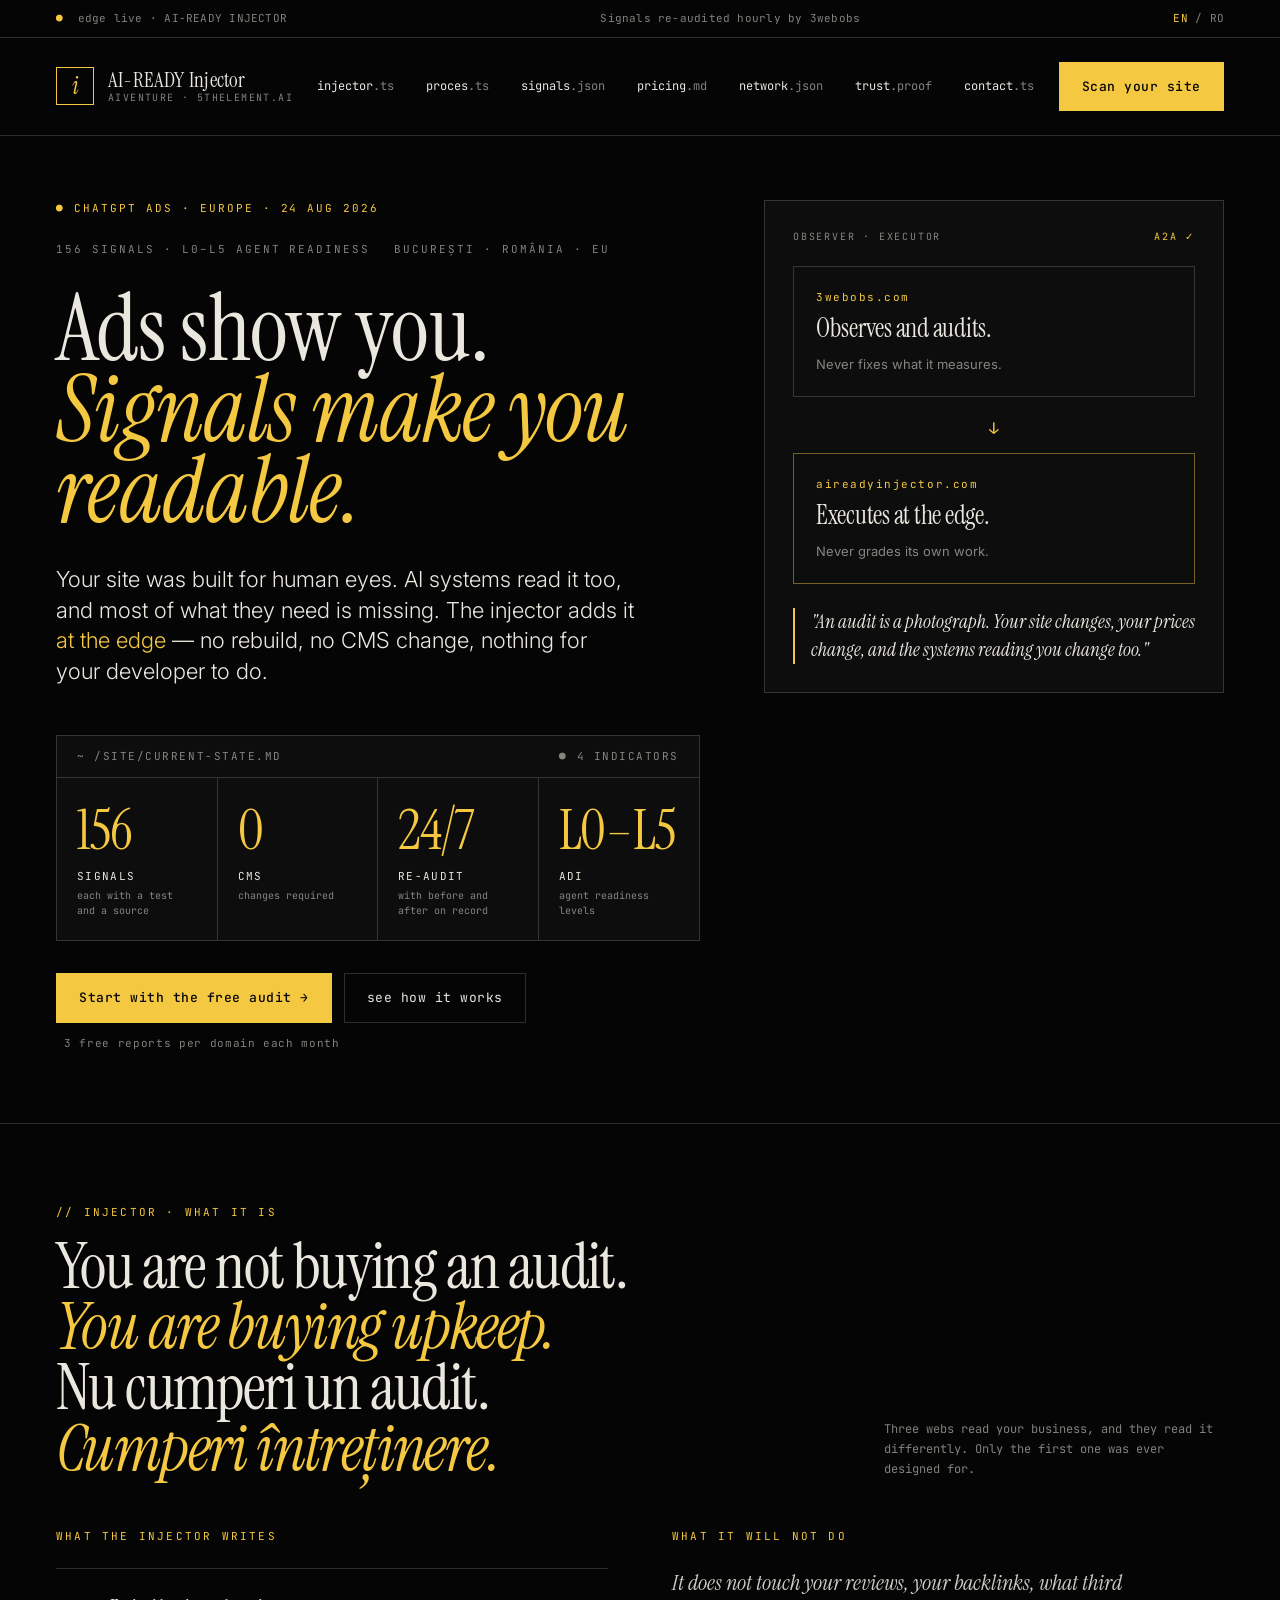
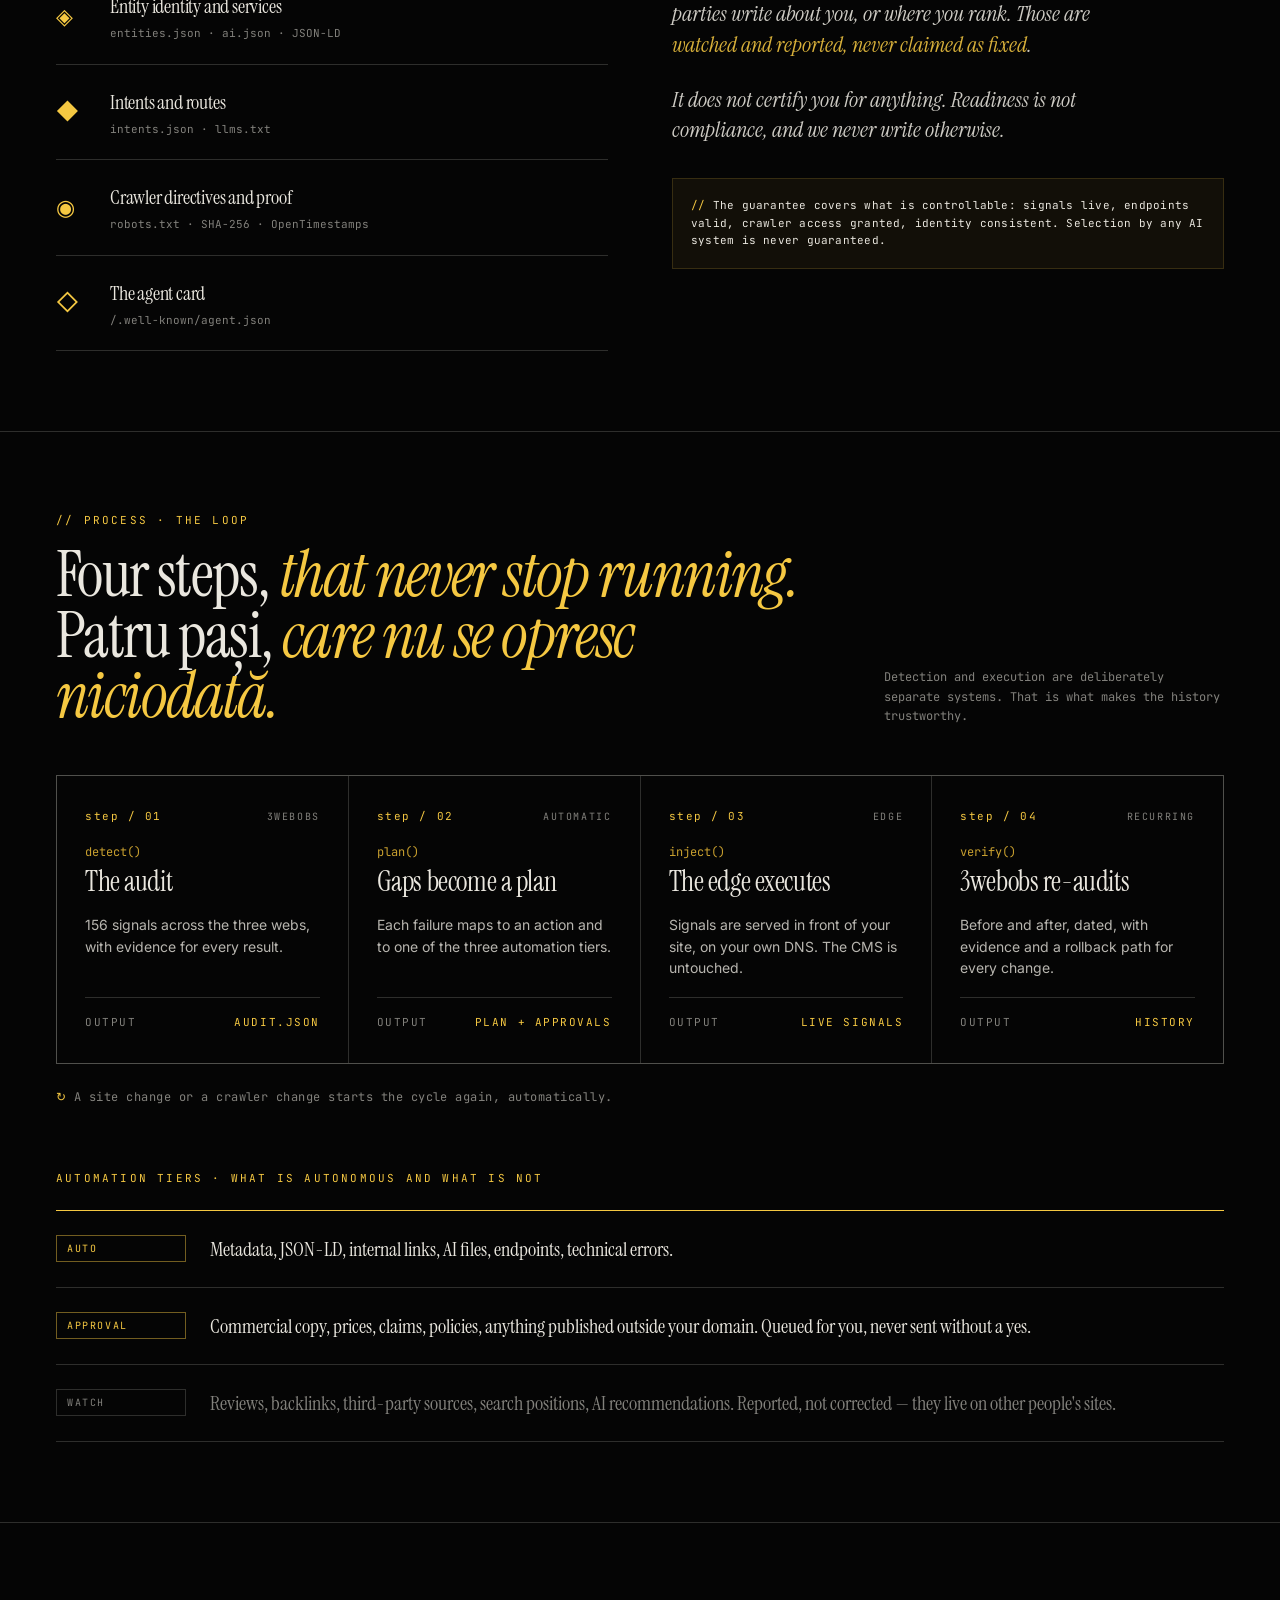
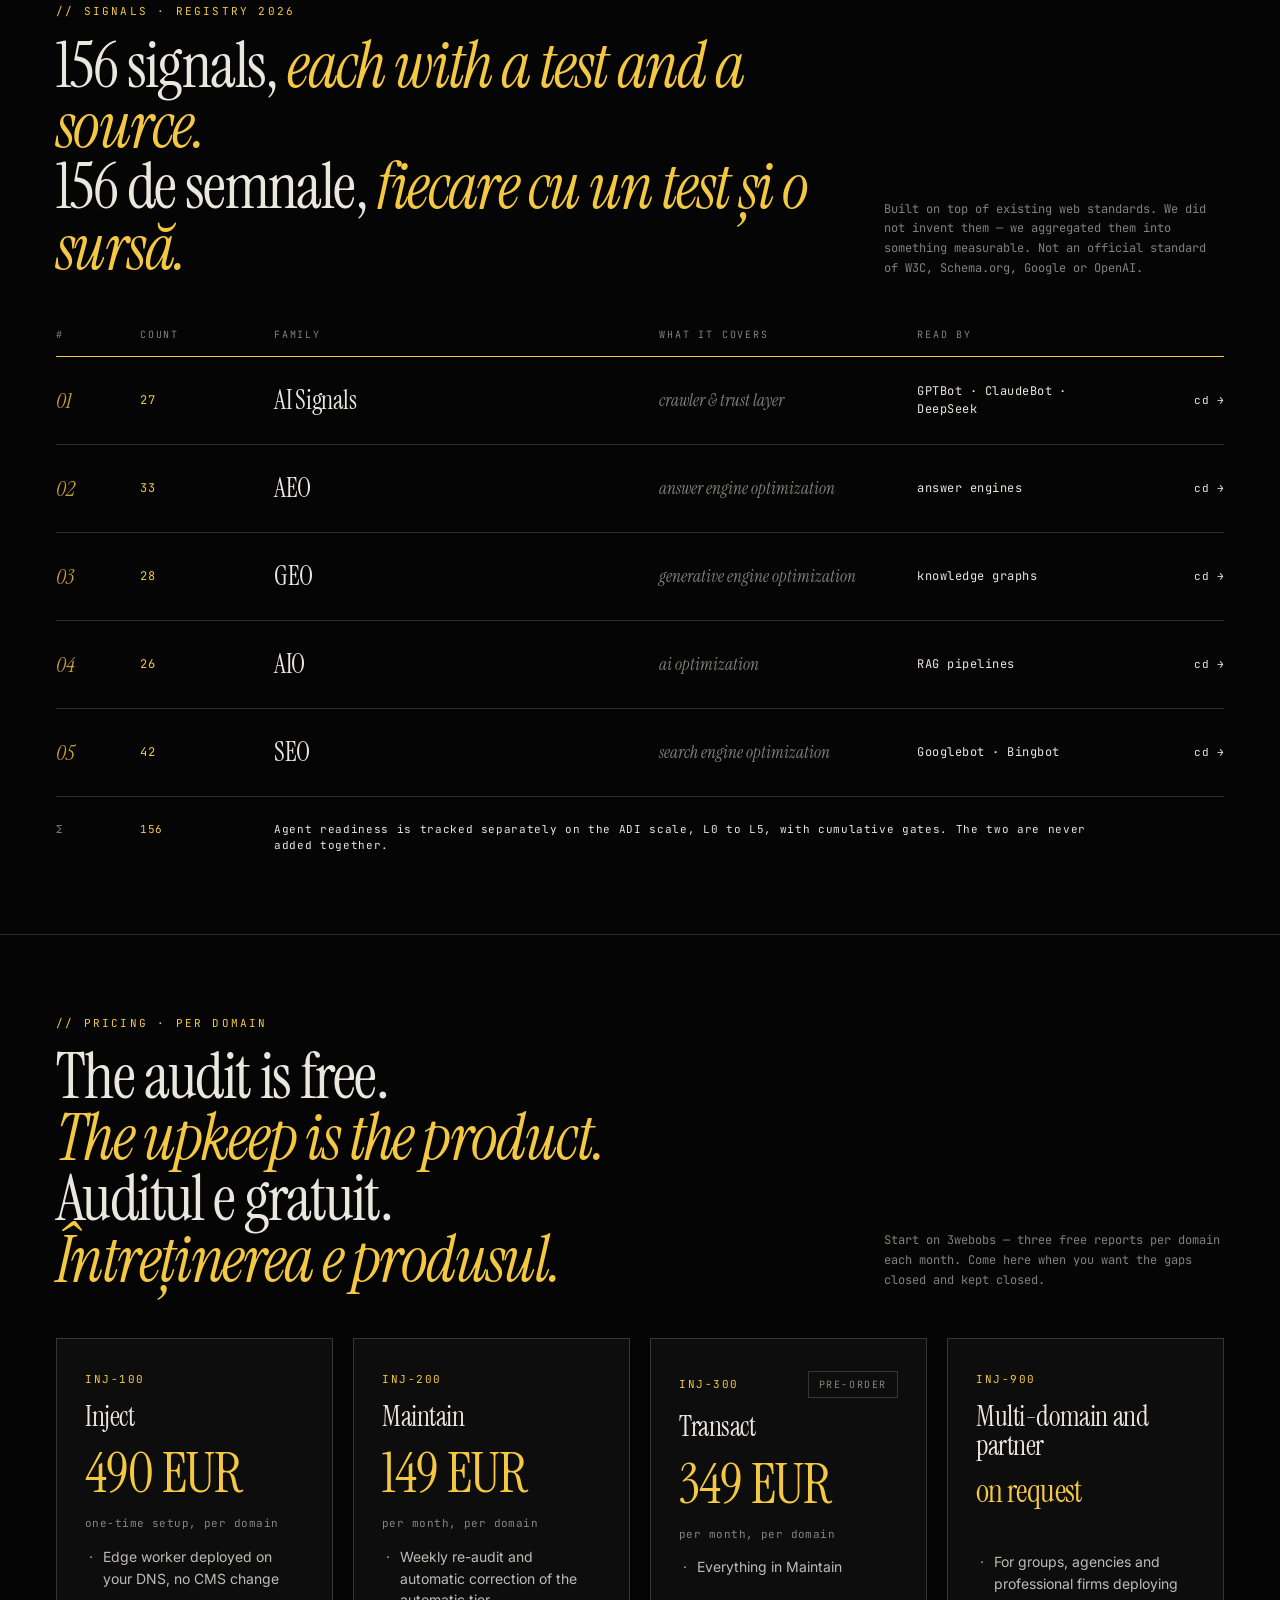
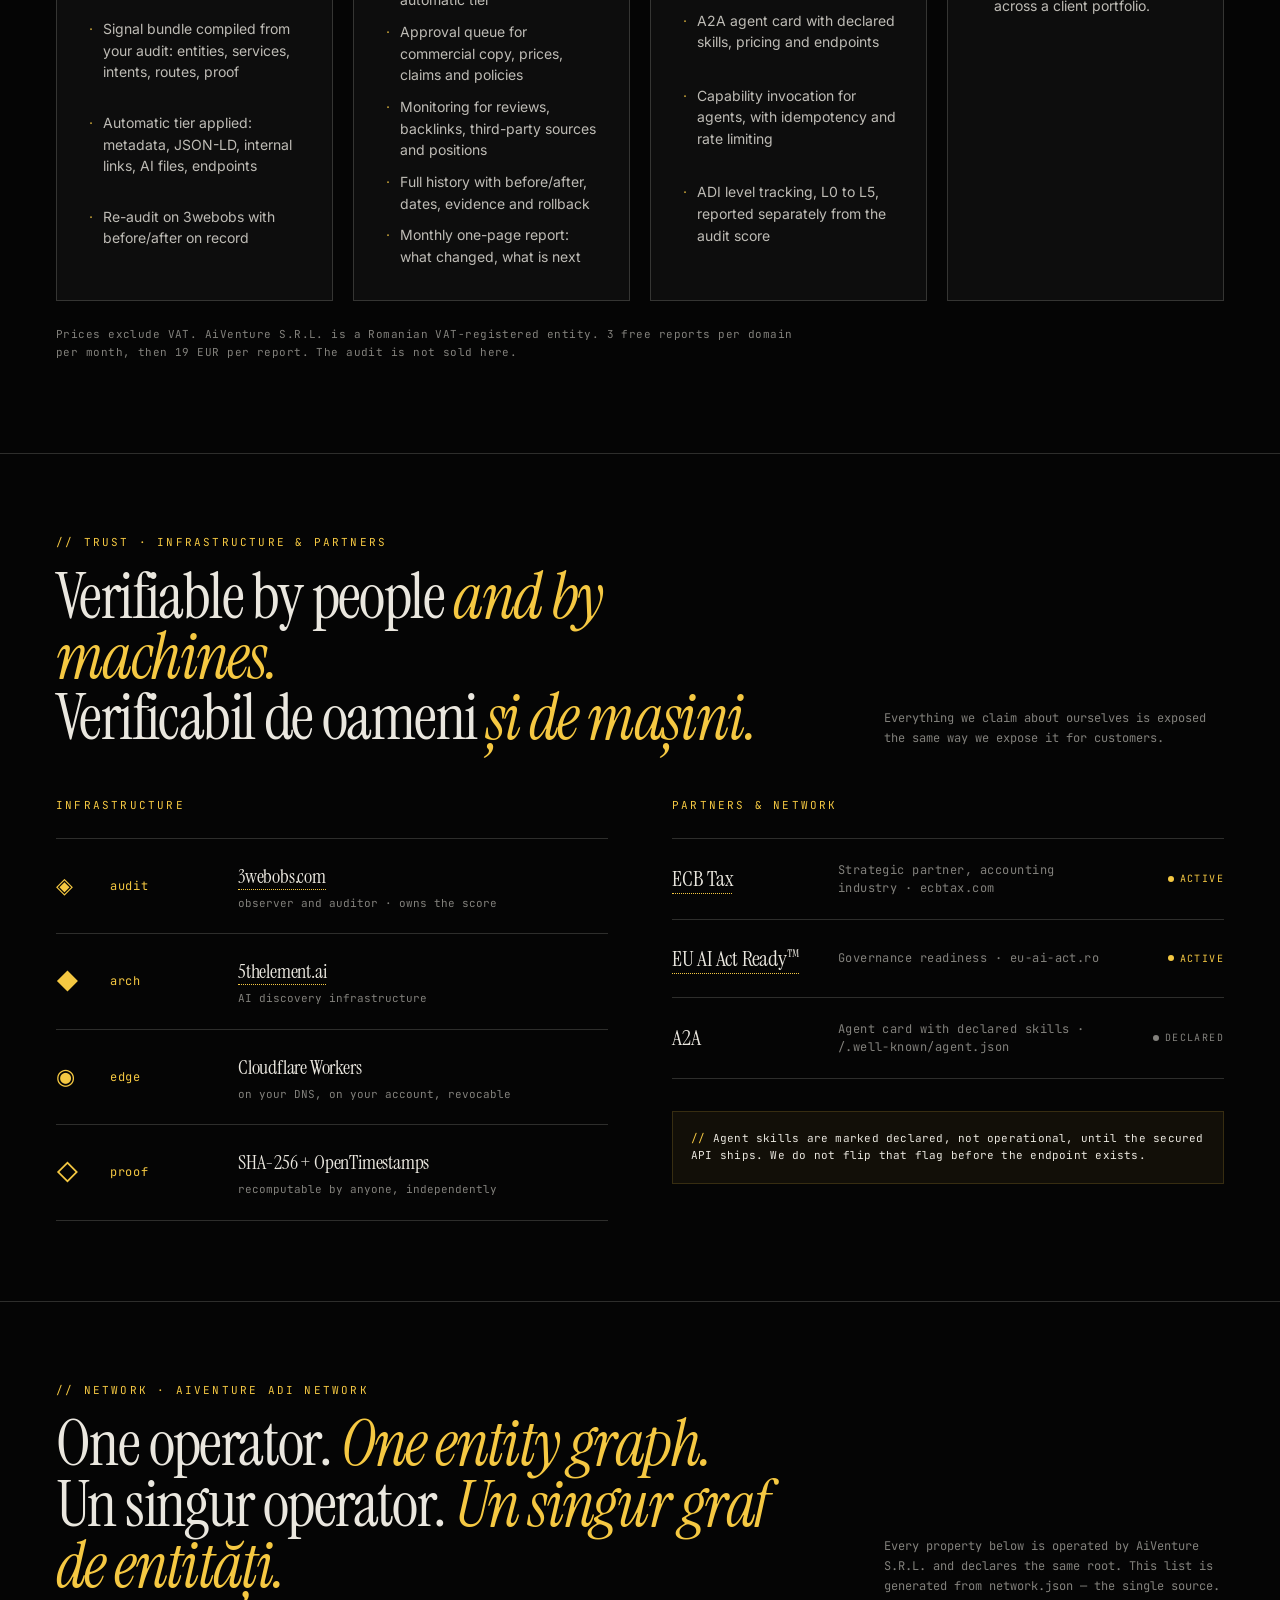
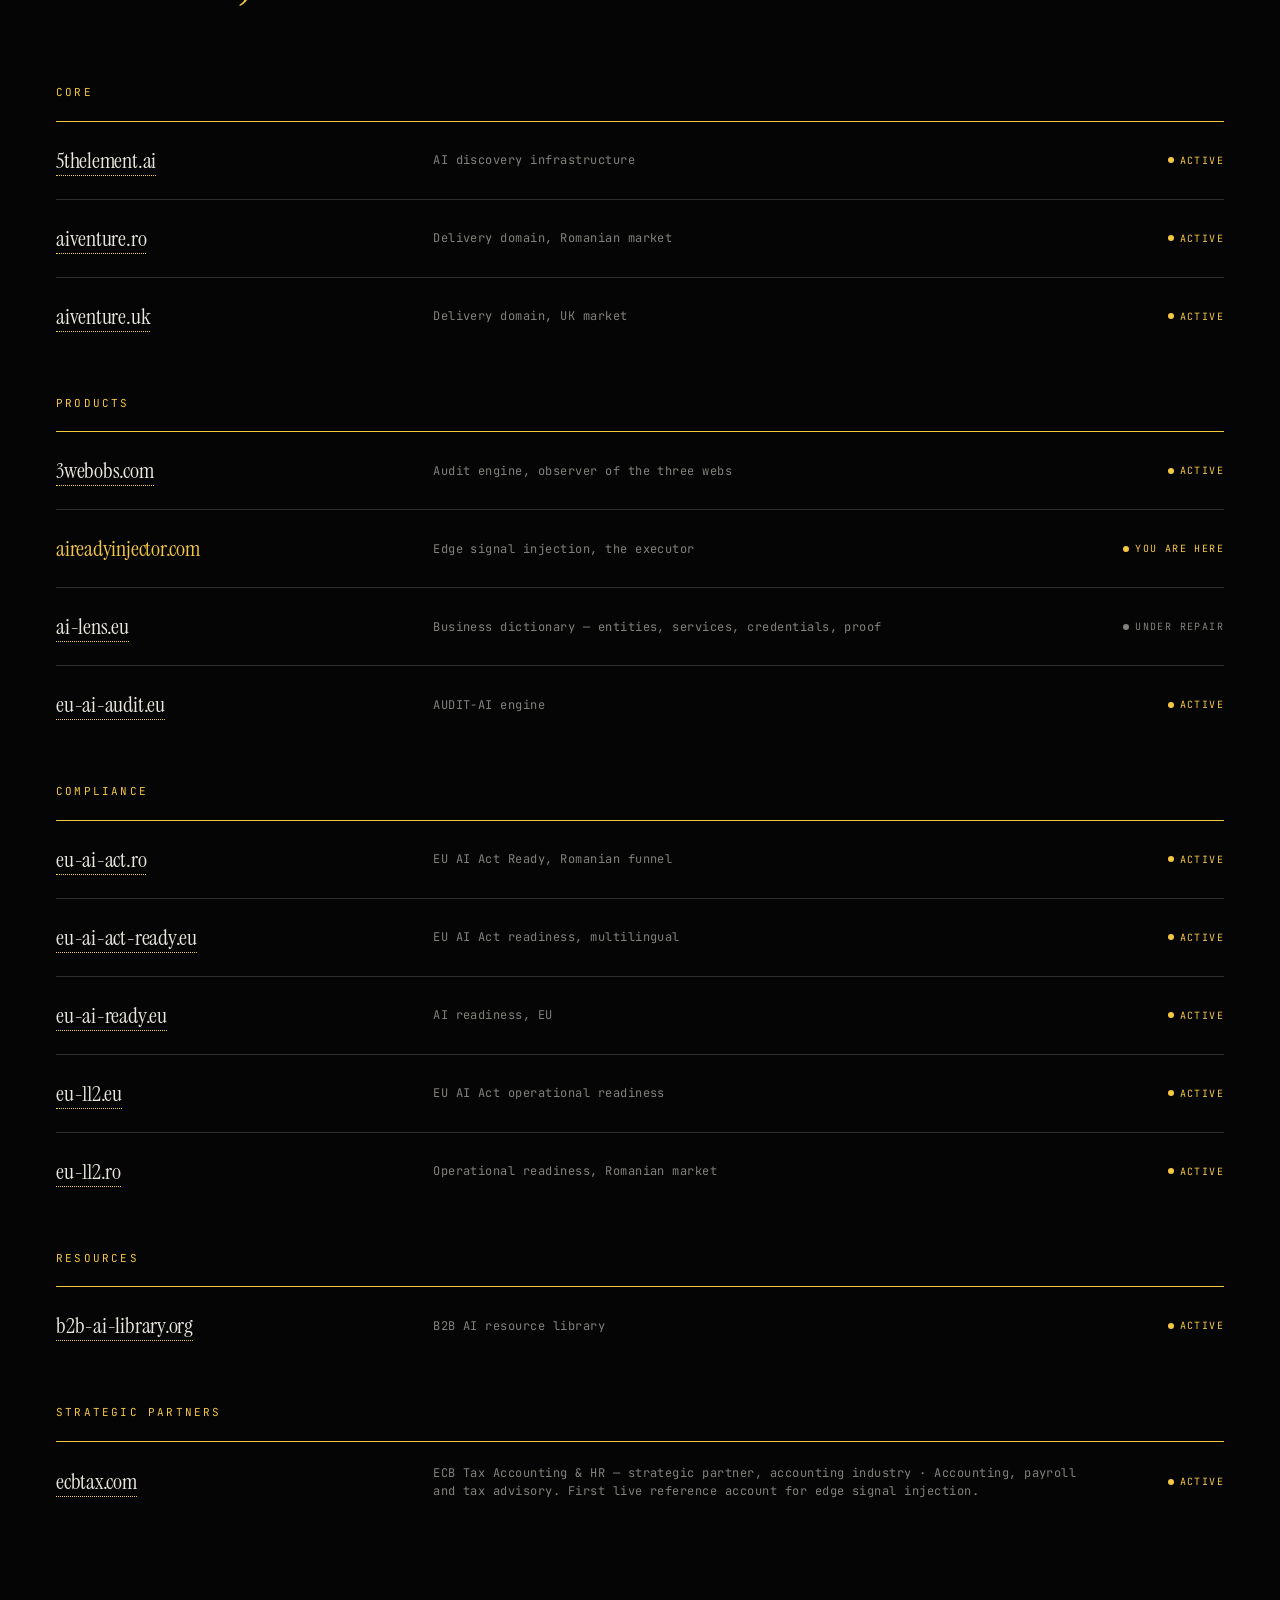
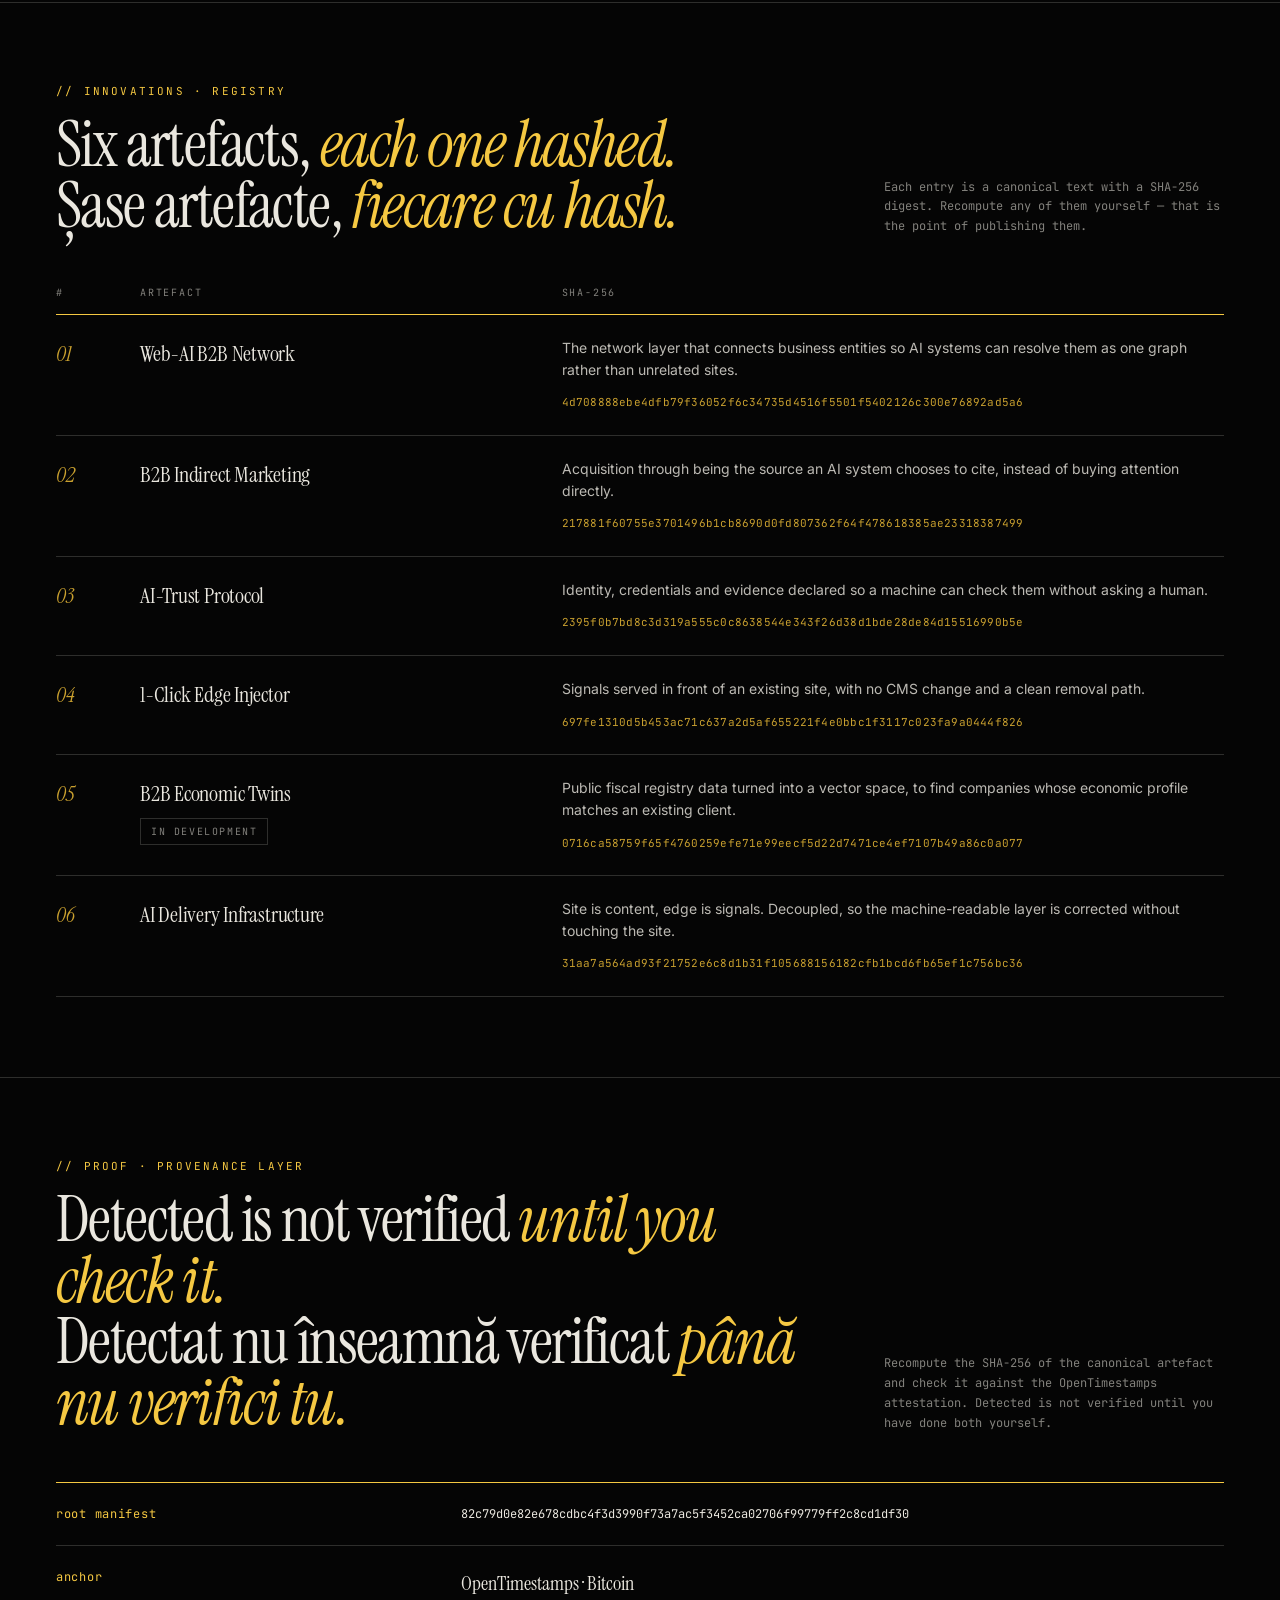
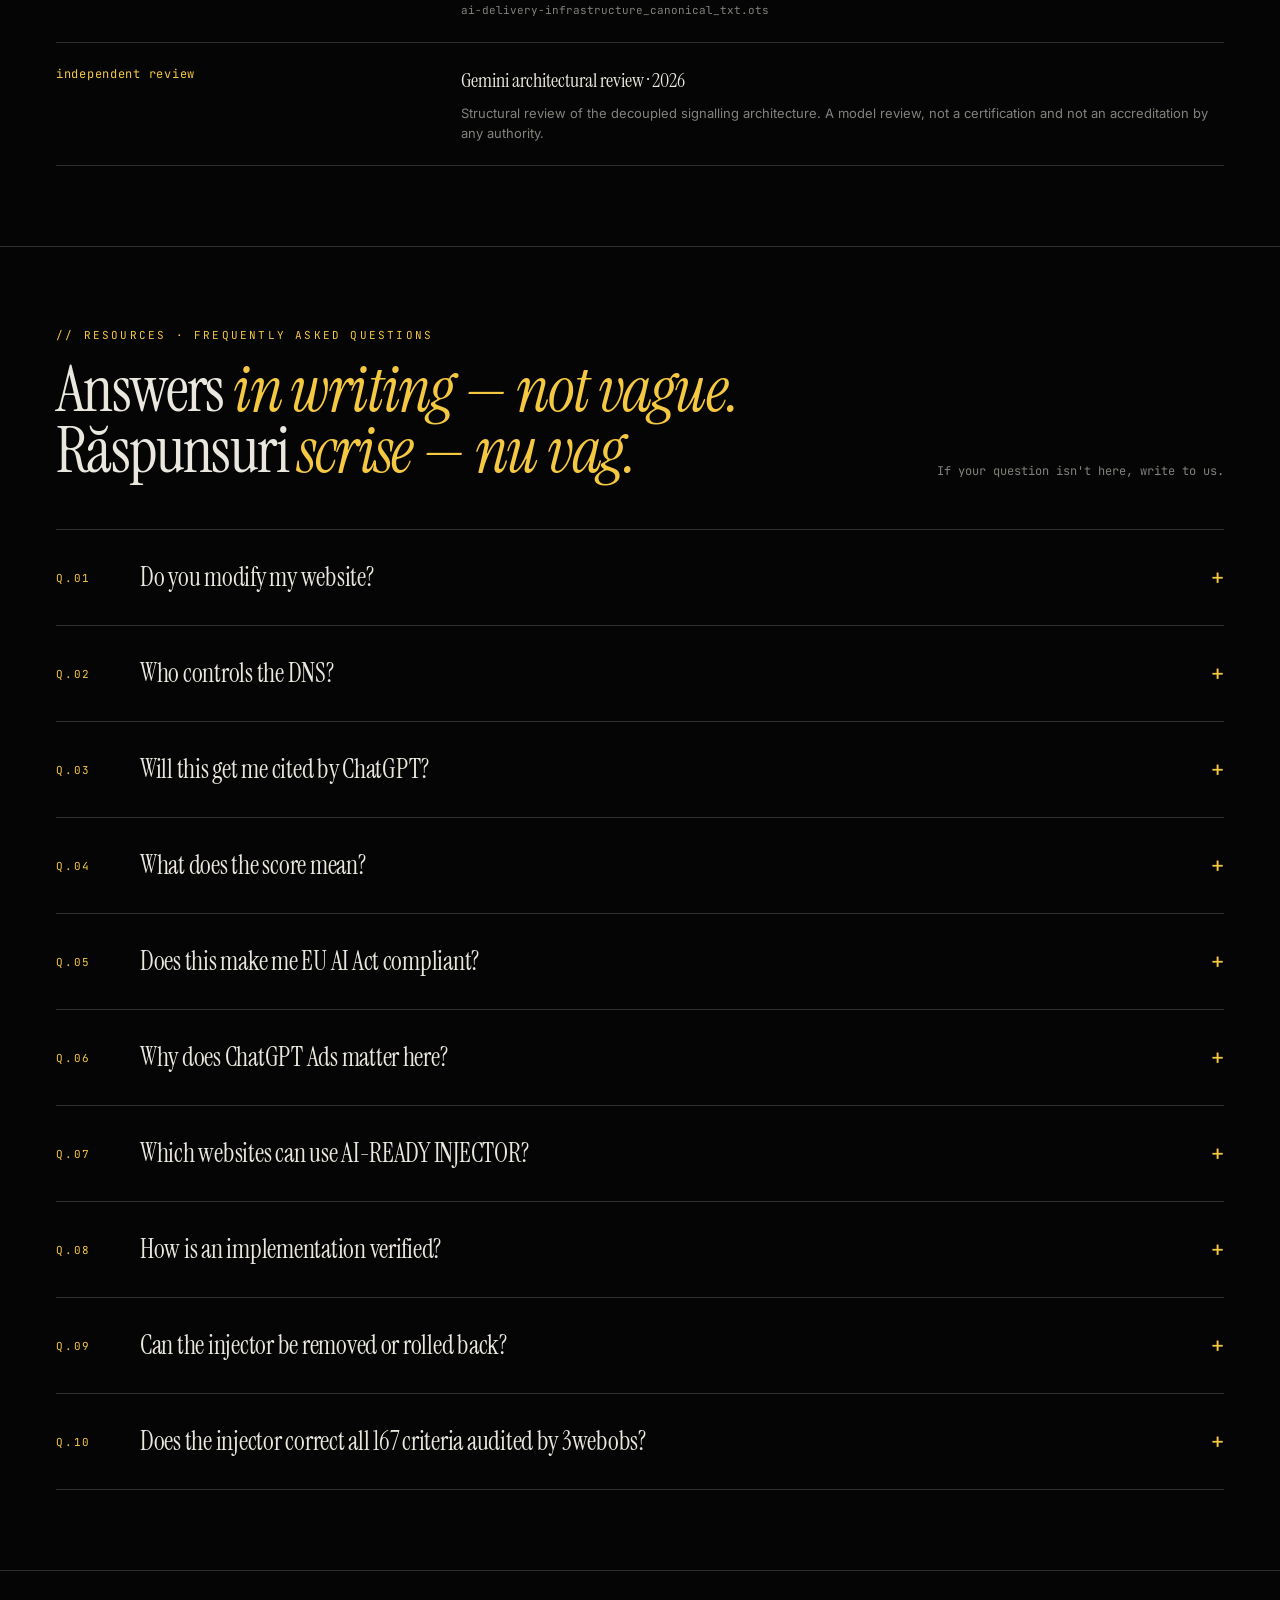
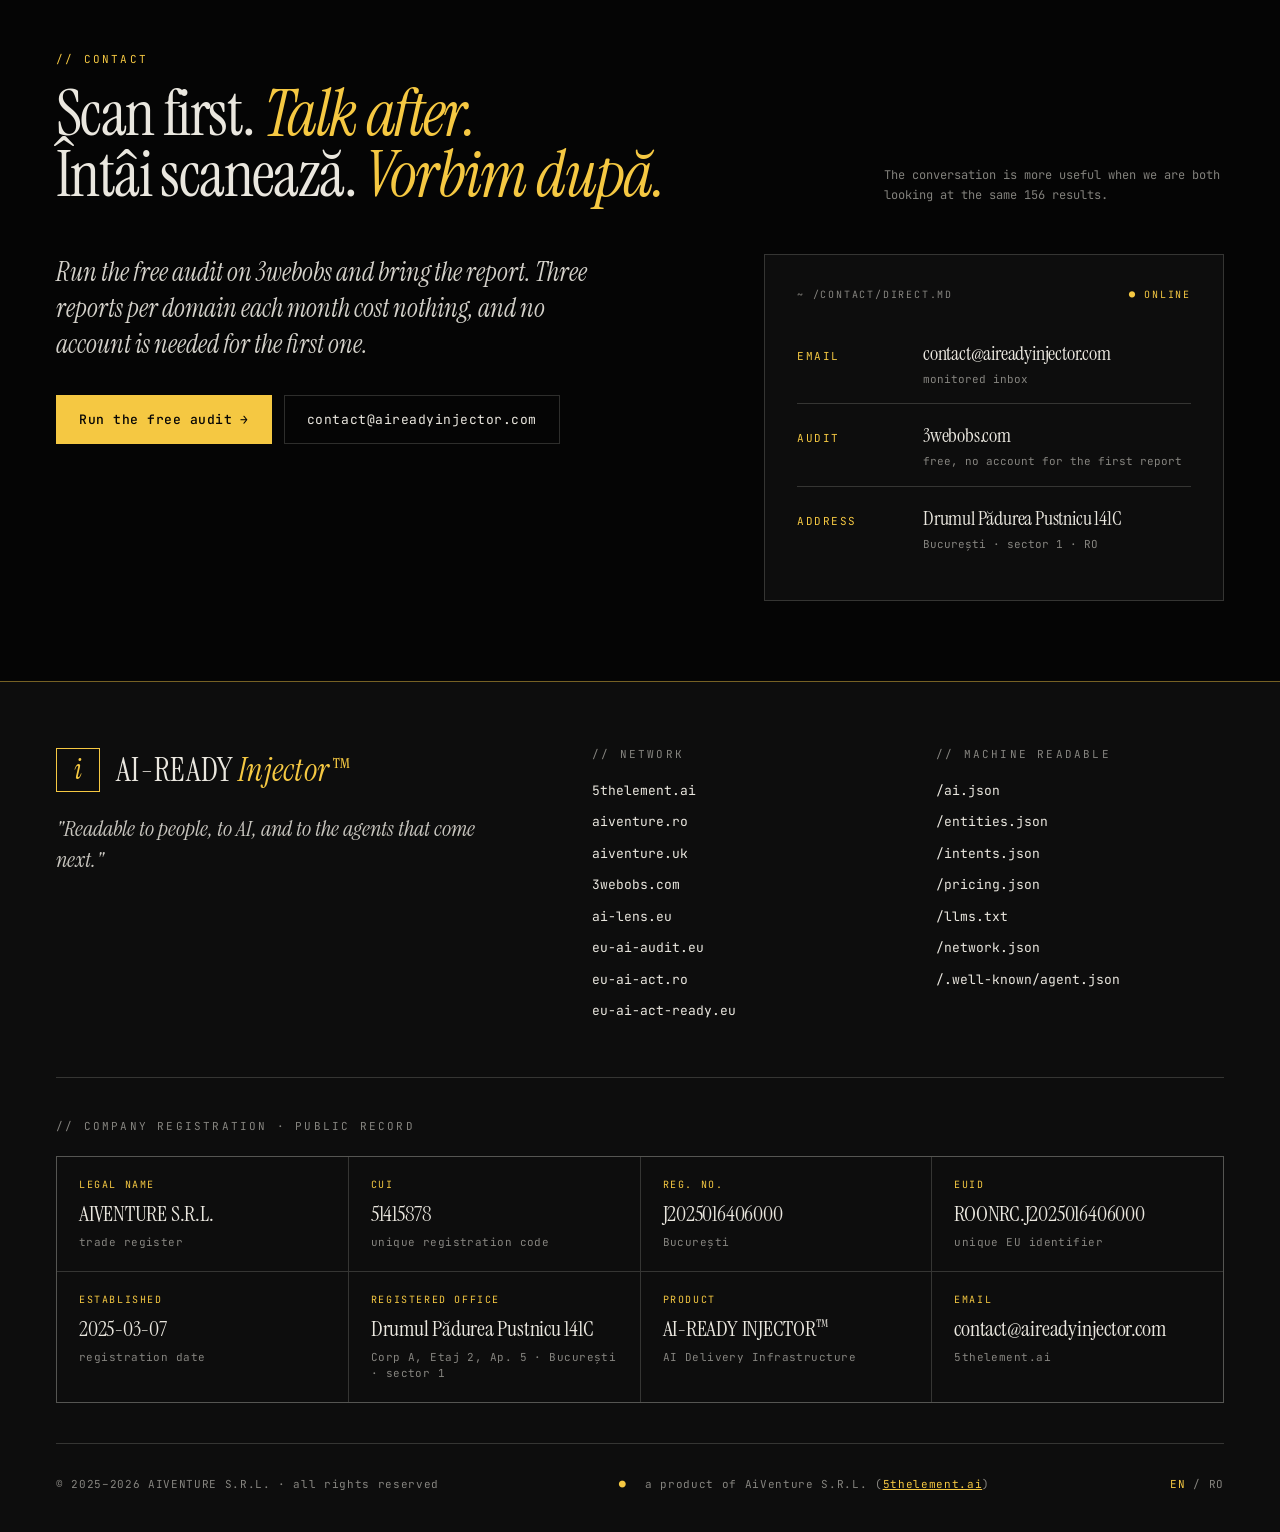
==== commit d845384b: "Add files via upload" ====
--- a/index.html
+++ b/index.html
@@ -5,6 +5,11 @@
 <title>AI-READY INJECTOR™ — AI readability at the edge</title>
 <meta name="viewport" content="width=device-width, initial-scale=1">
 <meta name="description" content="AI-READY INJECTOR adds 156 verifiable AI signals to any website at the edge. No CMS change, no rebuild. Audited by 3webobs, corrected continuously, with before and after on record.">
+<meta name="author" content="AIVENTURE S.R.L.">
+<meta name="publisher" content="AIVENTURE S.R.L.">
+<meta name="application-name" content="AI-READY INJECTOR">
+<meta name="theme-color" content="#11100e">
+<meta name="color-scheme" content="dark">
 <link rel="canonical" href="https://aireadyinjector.com/">
 <link rel="alternate" hreflang="en" href="https://aireadyinjector.com/">
 <link rel="alternate" hreflang="ro" href="https://aireadyinjector.com/ro/">
@@ -19,7 +24,16 @@
 <meta property="og:url" content="https://aireadyinjector.com/">
 <meta property="og:title" content="AI-READY INJECTOR™ — AI readability at the edge">
 <meta property="og:description" content="156 verifiable AI signals injected at the edge. No rebuild. Audited by 3webobs, corrected continuously.">
+<meta property="og:image" content="https://aireadyinjector.com/assets/og-cover.png">
+<meta property="og:image:width" content="1200">
+<meta property="og:image:height" content="630">
+<meta property="og:image:alt" content="AI-READY INJECTOR — AI readability at the edge">
 <meta name="twitter:card" content="summary_large_image">
+<meta name="twitter:title" content="AI-READY INJECTOR™ — No rebuild">
+<meta name="twitter:description" content="Make your existing website easier for AI systems to identify, understand and verify.">
+<meta name="twitter:image" content="https://aireadyinjector.com/assets/og-cover.png">
+<meta name="twitter:image:alt" content="AI-READY INJECTOR — AI readability at the edge">
+<link rel="icon" href="/assets/favicon.svg" type="image/svg+xml">
 <link rel="alternate" type="application/json" href="/ai.json" title="AI Manifest">
 <link rel="alternate" type="application/json" href="/intents.json" title="Intent Matrix">
 <link rel="author" href="/llms.txt">
@@ -66,7 +80,27 @@
       "name": "AI-READY INJECTOR",
       "description": "Adds and maintains machine-readable signals at the edge, in front of an existing website, without changing its CMS.",
       "brand": { "@id": "https://aireadyinjector.com/#organization" },
-      "category": "AI Delivery Infrastructure"
+      "category": "AI Delivery Infrastructure",
+      "url": "https://aireadyinjector.com/",
+      "offers": {
+        "@type": "Offer",
+        "url": "https://aireadyinjector.com/#pricing",
+        "price": "490.00",
+        "priceCurrency": "EUR",
+        "availability": "https://schema.org/InStock",
+        "itemCondition": "https://schema.org/NewCondition",
+        "seller": { "@id": "https://aireadyinjector.com/#organization" }
+      }
+    },
+    {
+      "@type": "Service",
+      "@id": "https://aireadyinjector.com/#service",
+      "name": "AI-READY INJECTOR edge implementation and maintenance",
+      "serviceType": "Edge-delivered AI readability infrastructure",
+      "provider": { "@id": "https://aireadyinjector.com/#organization" },
+      "areaServed": { "@type": "Place", "name": "European Union" },
+      "audience": { "@type": "BusinessAudience", "audienceType": "Organizations operating existing websites" },
+      "url": "https://aireadyinjector.com/"
     },
     {
       "@type": "WebSite",
@@ -108,7 +142,12 @@
         { "@type": "Question", "name": "Who controls the DNS?", "acceptedAnswer": { "@type": "Answer", "text": "The customer does. The worker is deployed on the customer's own Cloudflare account under an intervention agreement, and access can be revoked at any time." } },
         { "@type": "Question", "name": "Will this get me cited by ChatGPT?", "acceptedAnswer": { "@type": "Answer", "text": "It removes the reasons not to. AI systems pick the source that costs least to interpret and carries the most verifiable identity. Selection still belongs to them, and no one can guarantee it." } },
         { "@type": "Question", "name": "What does the score mean?", "acceptedAnswer": { "@type": "Answer", "text": "It is a technical health indicator. What matters commercially is non-branded appearances, AI citations with a link, qualified leads, conversions, agent requests, and time to fix." } },
-        { "@type": "Question", "name": "Does this make me EU AI Act compliant?", "acceptedAnswer": { "@type": "Answer", "text": "No. It supports readiness through traceability, transparency artefacts and a transaction log. Compliance is a legal assessment made by a qualified professional." } }
+        { "@type": "Question", "name": "Does this make me EU AI Act compliant?", "acceptedAnswer": { "@type": "Answer", "text": "No. It supports readiness through traceability, transparency artefacts and a transaction log. Compliance is a legal assessment made by a qualified professional." } },
+        { "@type": "Question", "name": "Why does ChatGPT Ads matter here?", "acceptedAnswer": { "@type": "Answer", "text": "Paid visibility and organic AI selection are separate. An advertisement can create exposure, while clear identity, service and evidence signals help AI systems interpret the destination website. Neither guarantees citation or recommendation." } },
+        { "@type": "Question", "name": "Which websites can use AI-READY INJECTOR?", "acceptedAnswer": { "@type": "Answer", "text": "Any public website whose traffic can pass through a supported edge layer can be assessed. Deployment still depends on DNS control, the current hosting architecture and explicit tenant authorization." } },
+        { "@type": "Question", "name": "How is an implementation verified?", "acceptedAnswer": { "@type": "Answer", "text": "3webobs performs an independent re-audit after deployment. The result records what was detected, what changed and which signals remain outside the injector's control." } },
+        { "@type": "Question", "name": "Can the injector be removed or rolled back?", "acceptedAnswer": { "@type": "Answer", "text": "Yes. The customer retains control of the DNS and Cloudflare account. Removing or rolling back the edge worker returns delivery to the previous configuration." } },
+        { "@type": "Question", "name": "Does the injector correct all 167 criteria audited by 3webobs?", "acceptedAnswer": { "@type": "Answer", "text": "No. 3webobs audits 167 observable criteria. The injector maintains a 156-signal technical registry; third-party authority, reviews, backlinks, rankings and AI recommendations are monitored but cannot be injected." } }
       ]
     }
   ]
@@ -164,7 +203,7 @@
 
       <h1 style="font-family:var(--serif); font-weight:400; margin:0; line-height:0.88; letter-spacing:-0.03em;">
         <span class="h1-line" style="font-size:92px; display:block;"><span lang-en>Ads show you.</span><span lang-ro>Reclama te arată.</span></span>
-        <span class="h1-line" style="font-size:92px; display:block; font-style:italic; color:var(--gold);"><span lang-en>Signals make you read.</span><span lang-ro>Semnalele te fac citit.</span></span>
+        <span class="h1-line" style="font-size:92px; display:block; font-style:italic; color:var(--gold);"><span lang-en>Signals make you readable.</span><span lang-ro>Semnalele te fac lizibil.</span></span>
       </h1>
 
       <p style="font-size:22px; line-height:1.4; margin:32px 0 0; max-width:580px; color:var(--text); font-weight:300;">
@@ -871,11 +910,28 @@
       <div class="q-body">
         <span class="mono" style="font-size:11px; color:var(--dim); letter-spacing:0.16em; text-transform:uppercase;">↳ A</span>
         <div>
-          <span lang-en>Ads reached 31 European markets on 24 August 2026, on the Free and Go tiers, placed contextually next to the answer. If a competitor is cited in that answer and you are only in the ad, you paid to lose. And a click from an ad lands on your site — which still has to be readable when the model checks it.</span>
-          <span lang-ro>Reclamele au ajuns în 31 de piețe europene pe 24 august 2026, pe planurile Free și Go, plasate contextual lângă răspuns. Dacă un concurent e citat în acel răspuns și tu ești doar în reclamă, ai plătit ca să pierzi. Iar un click din reclamă ajunge pe site-ul tău — care tot trebuie să fie lizibil când modelul îl verifică.</span>
+          <span lang-en>Paid visibility and organic AI selection are separate. An advertisement can create exposure, while clear identity, service and evidence signals help AI systems interpret the destination website. Neither guarantees citation or recommendation.</span>
+          <span lang-ro>Vizibilitatea plătită și selecția organică de către AI sunt separate. Reclama poate crea expunere, iar semnalele clare despre identitate, servicii și dovezi ajută sistemele AI să interpreteze site-ul destinație. Niciuna nu garantează citarea sau recomandarea.</span>
         </div>
         <span></span>
       </div>
+    </details>
+
+    <details class="faq">
+      <summary><span class="q-num">Q.07</span><h3 style="font-size:inherit;font-weight:inherit;line-height:inherit;margin:0;padding:0;display:inline;"><span lang-en>Which websites can use AI-READY INJECTOR?</span><span lang-ro>Ce site-uri pot utiliza AI-READY INJECTOR?</span></h3><span class="q-toggle">+</span></summary>
+      <div class="q-body"><span class="mono" style="font-size:11px;color:var(--dim);letter-spacing:0.16em;text-transform:uppercase;">↳ A</span><div><span lang-en>Any public website whose traffic can pass through a supported edge layer can be assessed. Deployment still depends on DNS control, the current hosting architecture and explicit tenant authorization.</span><span lang-ro>Orice site public al cărui trafic poate trece printr-un strat edge compatibil poate fi evaluat. Implementarea depinde de controlul DNS, arhitectura de hosting și autorizarea explicită a clientului.</span></div><span></span></div>
+    </details>
+    <details class="faq">
+      <summary><span class="q-num">Q.08</span><h3 style="font-size:inherit;font-weight:inherit;line-height:inherit;margin:0;padding:0;display:inline;"><span lang-en>How is an implementation verified?</span><span lang-ro>Cum este verificată implementarea?</span></h3><span class="q-toggle">+</span></summary>
+      <div class="q-body"><span class="mono" style="font-size:11px;color:var(--dim);letter-spacing:0.16em;text-transform:uppercase;">↳ A</span><div><span lang-en>3webobs performs an independent re-audit after deployment. The result records what was detected, what changed and which signals remain outside the injector's control.</span><span lang-ro>3webobs efectuează un reaudit independent după implementare. Rezultatul înregistrează ce a fost detectat, ce s-a schimbat și ce semnale rămân în afara controlului injectorului.</span></div><span></span></div>
+    </details>
+    <details class="faq">
+      <summary><span class="q-num">Q.09</span><h3 style="font-size:inherit;font-weight:inherit;line-height:inherit;margin:0;padding:0;display:inline;"><span lang-en>Can the injector be removed or rolled back?</span><span lang-ro>Injectorul poate fi eliminat sau readus la versiunea anterioară?</span></h3><span class="q-toggle">+</span></summary>
+      <div class="q-body"><span class="mono" style="font-size:11px;color:var(--dim);letter-spacing:0.16em;text-transform:uppercase;">↳ A</span><div><span lang-en>Yes. The customer retains control of the DNS and Cloudflare account. Removing or rolling back the edge worker returns delivery to the previous configuration.</span><span lang-ro>Da. Clientul păstrează controlul asupra DNS-ului și contului Cloudflare. Eliminarea sau revenirea la versiunea anterioară a workerului readuce livrarea la configurația precedentă.</span></div><span></span></div>
+    </details>
+    <details class="faq">
+      <summary><span class="q-num">Q.10</span><h3 style="font-size:inherit;font-weight:inherit;line-height:inherit;margin:0;padding:0;display:inline;"><span lang-en>Does the injector correct all 167 criteria audited by 3webobs?</span><span lang-ro>Injectorul corectează toate cele 167 de criterii auditate de 3webobs?</span></h3><span class="q-toggle">+</span></summary>
+      <div class="q-body"><span class="mono" style="font-size:11px;color:var(--dim);letter-spacing:0.16em;text-transform:uppercase;">↳ A</span><div><span lang-en>No. 3webobs audits 167 observable criteria. The injector maintains a 156-signal technical registry; third-party authority, reviews, backlinks, rankings and AI recommendations are monitored but cannot be injected.</span><span lang-ro>Nu. 3webobs auditează 167 de criterii observabile. Injectorul menține un registru tehnic de 156 de semnale; autoritatea terță, recenziile, backlinkurile, clasamentele și recomandările AI sunt monitorizate, dar nu pot fi injectate.</span></div><span></span></div>
     </details>
   </section>
 
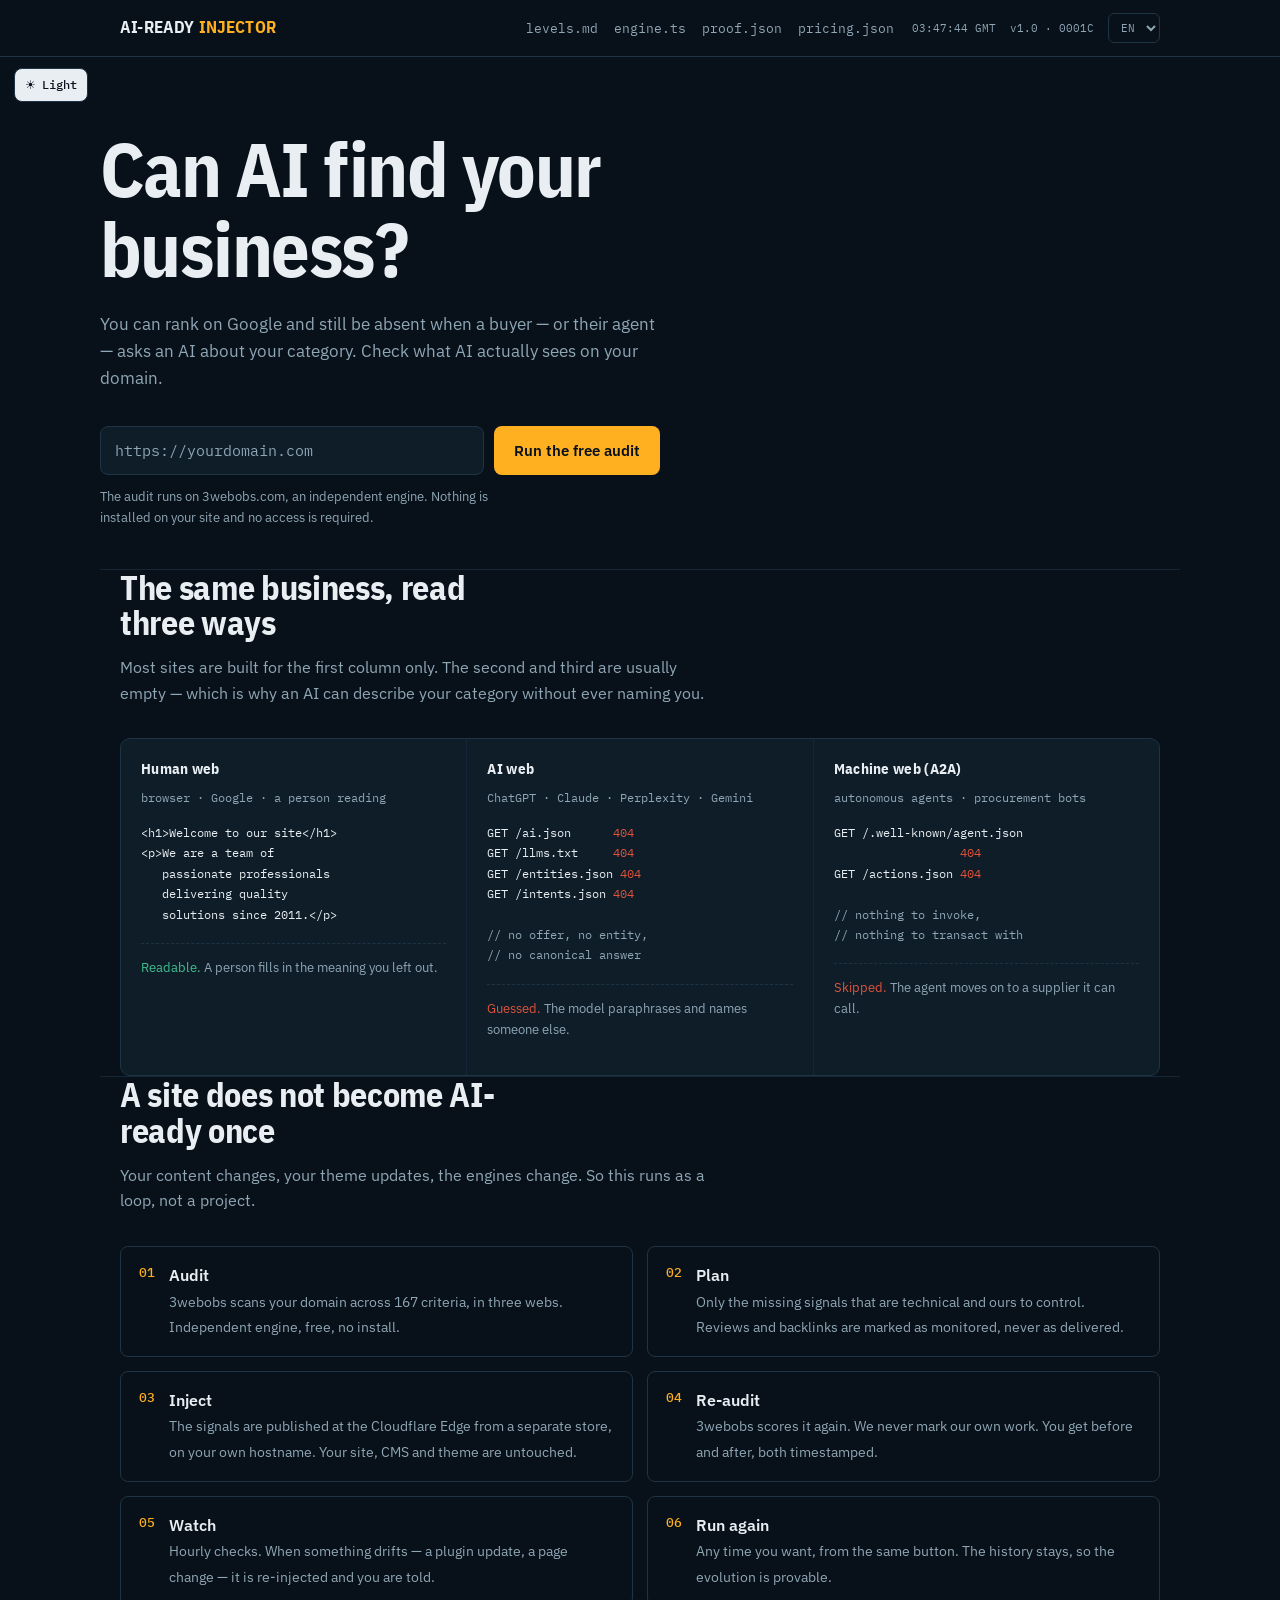
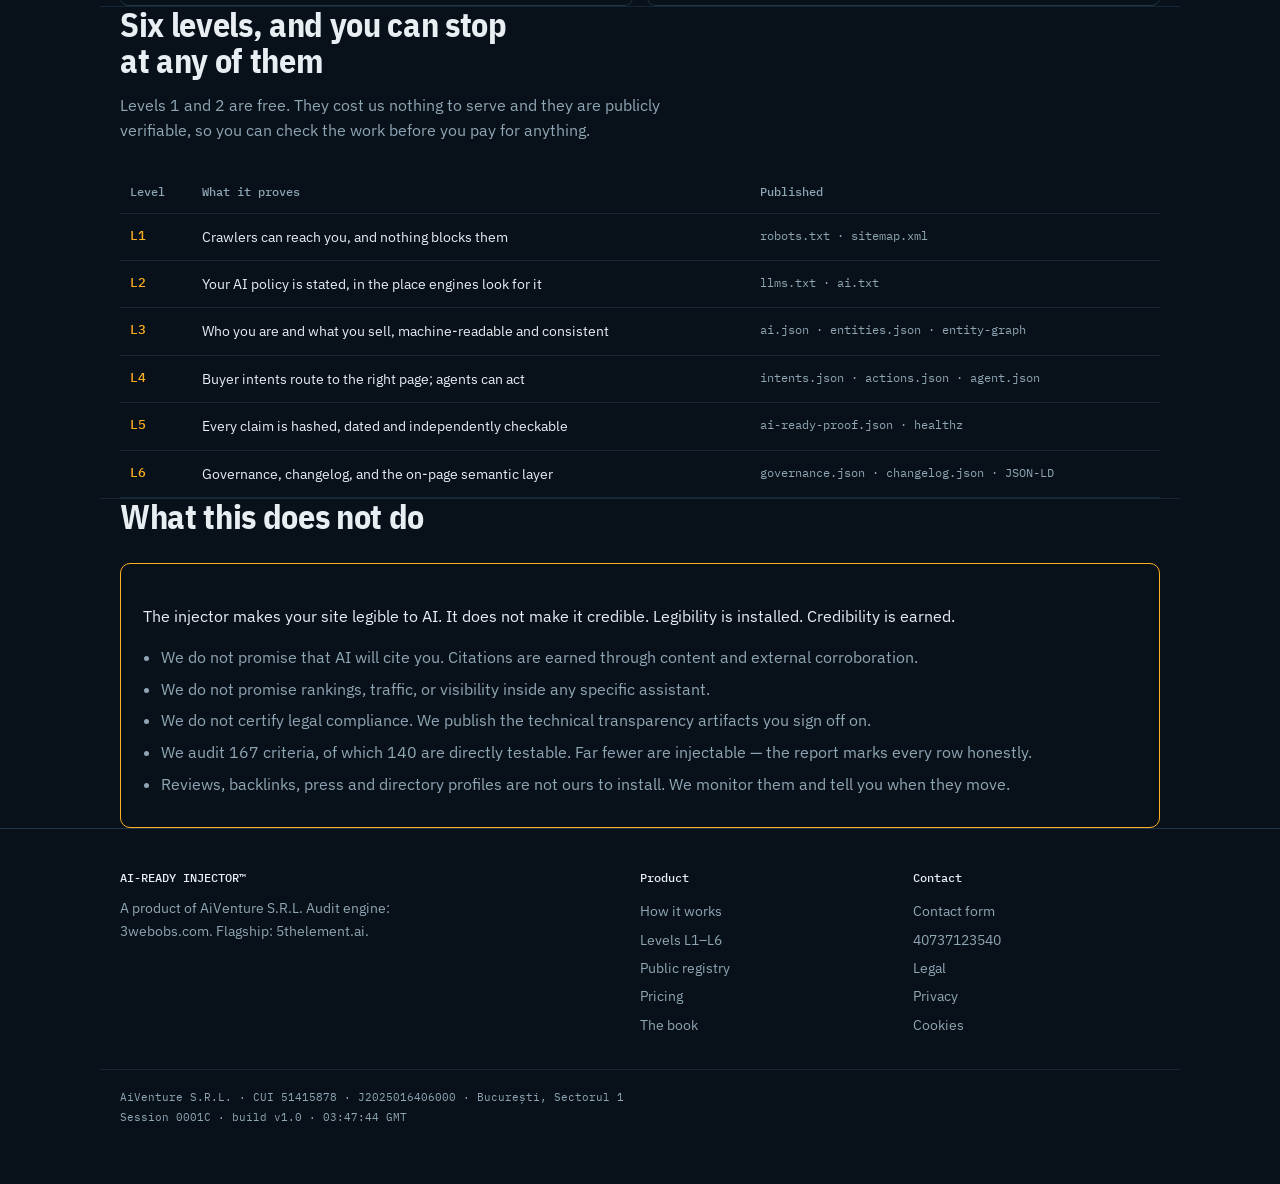
==== commit be48d07e: "Add files via upload" ====
--- a/index.html
+++ b/index.html
@@ -1,1243 +1,345 @@
-<!doctype html>
-<html lang="en">
+<!DOCTYPE html>
+<html lang="en" data-lang="en">
 <head>
 <meta charset="utf-8">
-<title>AI-READY INJECTOR™ — AI readability at the edge</title>
 <meta name="viewport" content="width=device-width, initial-scale=1">
-<meta name="description" content="AI-READY INJECTOR adds 156 verifiable AI signals to any website at the edge. No CMS change, no rebuild. Audited by 3webobs, corrected continuously, with before and after on record.">
-<meta name="author" content="AIVENTURE S.R.L.">
-<meta name="publisher" content="AIVENTURE S.R.L.">
-<meta name="application-name" content="AI-READY INJECTOR">
-<meta name="theme-color" content="#11100e">
-<meta name="color-scheme" content="dark">
+<title>AI-READY INJECTOR — Can AI find your business?</title>
+<meta name="description" content="Audit what AI actually sees on your site, then publish the missing machine-readable signals at the Cloudflare Edge. No website rebuild, no CMS access.">
 <link rel="canonical" href="https://aireadyinjector.com/">
-<link rel="alternate" hreflang="en" href="https://aireadyinjector.com/">
-<link rel="alternate" hreflang="ro" href="https://aireadyinjector.com/ro/">
-<link rel="alternate" hreflang="x-default" href="https://aireadyinjector.com/">
-<meta name="robots" content="index, follow, max-snippet:-1, max-image-preview:large, max-video-preview:-1">
-<meta name="ai-content-type" content="product">
-<meta name="generator" content="ADI Engine — AiVenture / 5thelement.ai">
+<meta property="og:title" content="Can AI find your business?">
+<meta property="og:description" content="Machine-readable signals published at the Edge. No website rebuild.">
+<meta property="og:url" content="https://aireadyinjector.com/">
 <meta property="og:type" content="website">
-<meta property="og:site_name" content="AI-READY INJECTOR">
-<meta property="og:locale" content="en_US">
-<meta property="og:locale:alternate" content="ro_RO">
-<meta property="og:url" content="https://aireadyinjector.com/">
-<meta property="og:title" content="AI-READY INJECTOR™ — AI readability at the edge">
-<meta property="og:description" content="156 verifiable AI signals injected at the edge. No rebuild. Audited by 3webobs, corrected continuously.">
-<meta property="og:image" content="https://aireadyinjector.com/assets/og-cover.png">
-<meta property="og:image:width" content="1200">
-<meta property="og:image:height" content="630">
-<meta property="og:image:alt" content="AI-READY INJECTOR — AI readability at the edge">
-<meta name="twitter:card" content="summary_large_image">
-<meta name="twitter:title" content="AI-READY INJECTOR™ — No rebuild">
-<meta name="twitter:description" content="Make your existing website easier for AI systems to identify, understand and verify.">
-<meta name="twitter:image" content="https://aireadyinjector.com/assets/og-cover.png">
-<meta name="twitter:image:alt" content="AI-READY INJECTOR — AI readability at the edge">
-<link rel="icon" href="/assets/favicon.svg" type="image/svg+xml">
-<link rel="alternate" type="application/json" href="/ai.json" title="AI Manifest">
-<link rel="alternate" type="application/json" href="/intents.json" title="Intent Matrix">
-<link rel="author" href="/llms.txt">
-<link rel="sitemap" href="/sitemap.xml">
-
 <link rel="preconnect" href="https://fonts.googleapis.com">
 <link rel="preconnect" href="https://fonts.gstatic.com" crossorigin>
-<link href="https://fonts.googleapis.com/css2?family=Instrument+Serif:ital@0;1&family=JetBrains+Mono:wght@300;400;500&family=Inter:wght@300;400;500;600&family=Playfair+Display:ital,wght@0,400;1,400&display=swap" rel="stylesheet">
-<link rel="stylesheet" href="/assets/ledger.css">
-
-<script type="application/ld+json">
-{
-  "@context": "https://schema.org",
-  "@graph": [
-    {
-      "@type": "Organization",
-      "@id": "https://aireadyinjector.com/#organization",
-      "name": "AIVENTURE S.R.L.",
-      "alternateName": ["AiVenture", "5thelement.ai"],
-      "url": "https://aireadyinjector.com/",
-      "description": "AI Delivery Infrastructure. Edge-delivered AI readability for existing websites.",
-      "foundingDate": "2025-03-07",
-      "taxID": "51415878",
-      "identifier": [
-        { "@type": "PropertyValue", "name": "CUI", "value": "51415878" },
-        { "@type": "PropertyValue", "name": "Numar Registrul Comertului", "value": "J2025016406000" },
-        { "@type": "PropertyValue", "name": "EUID", "value": "ROONRC.J2025016406000" }
-      ],
-      "address": {
-        "@type": "PostalAddress",
-        "streetAddress": "Drumul Padurea Pustnicu 141C, Corp A, Etaj 2, Ap. 5",
-        "addressLocality": "Bucuresti",
-        "addressRegion": "Sector 1",
-        "addressCountry": "RO"
-      },
-      "email": "contact@aireadyinjector.com",
-      "sameAs": ["https://5thelement.ai", "https://3webobs.com", "https://aiventure.ro"],
-      "knowsAbout": ["AI discovery infrastructure", "edge signal injection", "A2A agent readiness", "structured data", "AI crawler directives"],
-      "significantLink": ["https://3webobs.com", "https://5thelement.ai", "https://ecbtax.com"]
-    },
-    {
-      "@type": "Product",
-      "@id": "https://aireadyinjector.com/#product",
-      "name": "AI-READY INJECTOR",
-      "description": "Adds and maintains machine-readable signals at the edge, in front of an existing website, without changing its CMS.",
-      "brand": { "@id": "https://aireadyinjector.com/#organization" },
-      "category": "AI Delivery Infrastructure",
-      "url": "https://aireadyinjector.com/",
-      "offers": {
-        "@type": "Offer",
-        "url": "https://aireadyinjector.com/#pricing",
-        "price": "490.00",
-        "priceCurrency": "EUR",
-        "availability": "https://schema.org/InStock",
-        "itemCondition": "https://schema.org/NewCondition",
-        "seller": { "@id": "https://aireadyinjector.com/#organization" }
-      }
-    },
-    {
-      "@type": "Service",
-      "@id": "https://aireadyinjector.com/#service",
-      "name": "AI-READY INJECTOR edge implementation and maintenance",
-      "serviceType": "Edge-delivered AI readability infrastructure",
-      "provider": { "@id": "https://aireadyinjector.com/#organization" },
-      "areaServed": { "@type": "Place", "name": "European Union" },
-      "audience": { "@type": "BusinessAudience", "audienceType": "Organizations operating existing websites" },
-      "url": "https://aireadyinjector.com/"
-    },
-    {
-      "@type": "WebSite",
-      "@id": "https://aireadyinjector.com/#website",
-      "url": "https://aireadyinjector.com/",
-      "name": "AI-READY INJECTOR",
-      "inLanguage": "en",
-      "publisher": { "@id": "https://aireadyinjector.com/#organization" }
-    },
-    {
-      "@type": "WebPage",
-      "@id": "https://aireadyinjector.com/#webpage",
-      "url": "https://aireadyinjector.com/",
-      "name": "AI-READY INJECTOR - AI readability at the edge",
-      "inLanguage": "en",
-      "isPartOf": { "@id": "https://aireadyinjector.com/#website" },
-      "about": { "@id": "https://aireadyinjector.com/#product" }
-    },
-    {
-      "@type": "HowTo",
-      "@id": "https://aireadyinjector.com/#loop",
-      "name": "How the injection loop works",
-      "description": "Four steps that run continuously: detect, plan, inject, verify.",
-      "inLanguage": "en",
-      "step": [
-        { "@type": "HowToStep", "position": 1, "name": "Detect", "text": "3webobs audits 156 signals across the three webs, with evidence for each result." },
-        { "@type": "HowToStep", "position": 2, "name": "Plan", "text": "Each failure maps to an action and an automation tier." },
-        { "@type": "HowToStep", "position": 3, "name": "Inject", "text": "Signals are served at the edge in front of the site. The CMS is untouched." },
-        { "@type": "HowToStep", "position": 4, "name": "Verify", "text": "3webobs re-audits. Before and after, dated, with evidence and a rollback path." }
-      ]
-    },
-    {
-      "@type": "FAQPage",
-      "@id": "https://aireadyinjector.com/#faq",
-      "inLanguage": "en",
-      "isPartOf": { "@id": "https://aireadyinjector.com/#website" },
-      "mainEntity": [
-        { "@type": "Question", "name": "Do you modify my website?", "acceptedAnswer": { "@type": "Answer", "text": "No. The injector runs at the edge, in front of the site. The CMS, theme and database are untouched. Remove the worker and the site returns to exactly what it was." } },
-        { "@type": "Question", "name": "Who controls the DNS?", "acceptedAnswer": { "@type": "Answer", "text": "The customer does. The worker is deployed on the customer's own Cloudflare account under an intervention agreement, and access can be revoked at any time." } },
-        { "@type": "Question", "name": "Will this get me cited by ChatGPT?", "acceptedAnswer": { "@type": "Answer", "text": "It removes the reasons not to. AI systems pick the source that costs least to interpret and carries the most verifiable identity. Selection still belongs to them, and no one can guarantee it." } },
-        { "@type": "Question", "name": "What does the score mean?", "acceptedAnswer": { "@type": "Answer", "text": "It is a technical health indicator. What matters commercially is non-branded appearances, AI citations with a link, qualified leads, conversions, agent requests, and time to fix." } },
-        { "@type": "Question", "name": "Does this make me EU AI Act compliant?", "acceptedAnswer": { "@type": "Answer", "text": "No. It supports readiness through traceability, transparency artefacts and a transaction log. Compliance is a legal assessment made by a qualified professional." } },
-        { "@type": "Question", "name": "Why does ChatGPT Ads matter here?", "acceptedAnswer": { "@type": "Answer", "text": "Paid visibility and organic AI selection are separate. An advertisement can create exposure, while clear identity, service and evidence signals help AI systems interpret the destination website. Neither guarantees citation or recommendation." } },
-        { "@type": "Question", "name": "Which websites can use AI-READY INJECTOR?", "acceptedAnswer": { "@type": "Answer", "text": "Any public website whose traffic can pass through a supported edge layer can be assessed. Deployment still depends on DNS control, the current hosting architecture and explicit tenant authorization." } },
-        { "@type": "Question", "name": "How is an implementation verified?", "acceptedAnswer": { "@type": "Answer", "text": "3webobs performs an independent re-audit after deployment. The result records what was detected, what changed and which signals remain outside the injector's control." } },
-        { "@type": "Question", "name": "Can the injector be removed or rolled back?", "acceptedAnswer": { "@type": "Answer", "text": "Yes. The customer retains control of the DNS and Cloudflare account. Removing or rolling back the edge worker returns delivery to the previous configuration." } },
-        { "@type": "Question", "name": "Does the injector correct all 167 criteria audited by 3webobs?", "acceptedAnswer": { "@type": "Answer", "text": "No. 3webobs audits 167 observable criteria. The injector maintains a 156-signal technical registry; third-party authority, reviews, backlinks, rankings and AI recommendations are monitored but cannot be injected." } }
-      ]
-    }
-  ]
-}
-</script>
+<link href="https://fonts.googleapis.com/css2?family=IBM+Plex+Mono:wght@400;500&family=IBM+Plex+Sans+Condensed:wght@600;700&family=IBM+Plex+Sans:wght@400;500&display=swap" rel="stylesheet">
+<style>
+:root{
+  --void:#08111a; --panel:#0f1d29; --line:#1e3444; --line-soft:#152736;
+  --ink:#e8eef2; --muted:#8fa6b4;
+  --signal:#ffb020; --ok:#3fbf8f; --miss:#e0533a;
+  --w:1080px;
+}
+html.light{
+  --void:#f7f5f0; --panel:#ffffff; --line:#d9d3c6; --line-soft:#e8e3d8;
+  --ink:#0a0a0a; --muted:#5d5a52; --signal:#a35b00;
+}
+html.light body *{color:#0a0a0a}
+html.light .stat-miss{color:#8c2d18}
+html.light .stat-ok{color:#1d6b4f}
+*{box-sizing:border-box}
+body{
+  margin:0;background:var(--void);color:var(--ink);
+  font-family:"IBM Plex Sans",system-ui,sans-serif;font-size:16px;line-height:1.6;
+  -webkit-font-smoothing:antialiased;
+}
+.wrap{max-width:var(--w);margin:0 auto;padding:0 20px}
+h1,h2,h3{font-family:"IBM Plex Sans Condensed",sans-serif;font-weight:700;line-height:1.05;margin:0}
+a{color:inherit}
+code,.mono{font-family:"IBM Plex Mono",monospace}
+
+/* ---- theme toggle: fixed top-left, 68px, 34x34 (house standard) ---- */
+#themeToggle{
+  position:fixed;top:68px;left:14px;z-index:60;
+  height:34px;min-width:34px;padding:0 10px;border-radius:8px;
+  border:1px solid var(--line);background:var(--ink);color:var(--void);
+  font:500 12px/1 "IBM Plex Mono",monospace;cursor:pointer;
+  display:flex;align-items:center;gap:6px;
+}
+#themeToggle:focus-visible,a:focus-visible,button:focus-visible,input:focus-visible,select:focus-visible{
+  outline:2px solid var(--signal);outline-offset:2px}
+
+/* ---- header ---- */
+header{border-bottom:1px solid var(--line);position:sticky;top:0;background:var(--void);z-index:50}
+.hbar{display:flex;align-items:center;gap:18px;height:56px;flex-wrap:nowrap}
+.brand{font-family:"IBM Plex Sans Condensed",sans-serif;font-weight:700;font-size:17px;letter-spacing:.01em;white-space:nowrap}
+.brand span{color:var(--signal)}
+nav{display:flex;gap:16px;margin-left:auto;font:400 13px/1 "IBM Plex Mono",monospace;color:var(--muted)}
+nav a{text-decoration:none}
+nav a:hover{color:var(--signal)}
+.meta{display:flex;gap:14px;align-items:center;font:400 11px/1 "IBM Plex Mono",monospace;color:var(--muted)}
+select{background:transparent;color:var(--muted);border:1px solid var(--line);border-radius:6px;
+  font:400 11px/1 "IBM Plex Mono",monospace;padding:6px 8px}
+@media(max-width:860px){nav{display:none}.meta .hide-sm{display:none}}
+
+/* ---- hero ---- */
+.hero{padding:72px 0 40px}
+h1{font-size:clamp(38px,8.5vw,76px);letter-spacing:-.02em;max-width:14ch}
+.lede{margin:22px 0 0;max-width:56ch;color:var(--muted);font-size:17px}
+form.intake{margin:34px 0 0;display:flex;gap:10px;flex-wrap:wrap;max-width:560px}
+input[type=url]{
+  flex:1 1 260px;min-width:0;background:var(--panel);border:1px solid var(--line);
+  color:var(--ink);border-radius:8px;padding:14px 14px;font:400 15px/1 "IBM Plex Mono",monospace}
+input::placeholder{color:var(--muted)}
+button.go{
+  background:var(--signal);color:#08111a;border:0;border-radius:8px;padding:14px 20px;
+  font:600 15px/1 "IBM Plex Sans",sans-serif;cursor:pointer}
+button.go:hover{filter:brightness(1.08)}
+.formnote{margin:12px 0 0;font-size:13px;color:var(--muted);max-width:52ch}
+
+/* ---- three webs ---- */
+section{padding:56px 0;border-top:1px solid var(--line-soft)}
+h2{font-size:clamp(24px,4.4vw,34px);letter-spacing:-.01em;max-width:22ch}
+.sub{color:var(--muted);margin:14px 0 0;max-width:60ch}
+.webs{display:grid;gap:1px;background:var(--line-soft);border:1px solid var(--line);border-radius:10px;
+  overflow:hidden;margin-top:32px}
+@media(min-width:820px){.webs{grid-template-columns:repeat(3,1fr)}}
+.web{background:var(--panel);padding:22px 20px}
+.web h3{font-size:15px;letter-spacing:.02em;margin-bottom:4px}
+.web .who{font:400 12px/1.5 "IBM Plex Mono",monospace;color:var(--muted);margin-bottom:16px}
+.web pre{margin:0;font:400 12px/1.7 "IBM Plex Mono",monospace;color:var(--ink);
+  white-space:pre-wrap;word-break:break-word}
+.dim{color:var(--muted)}
+.stat-ok{color:var(--ok)}
+.stat-miss{color:var(--miss)}
+.verdict{margin-top:18px;padding-top:14px;border-top:1px dashed var(--line);font-size:13px;color:var(--muted)}
+
+/* ---- loop ---- */
+ol.loop{list-style:none;counter-reset:s;padding:0;margin:32px 0 0;display:grid;gap:14px}
+@media(min-width:820px){ol.loop{grid-template-columns:repeat(2,1fr)}}
+ol.loop li{counter-increment:s;display:flex;gap:14px;padding:16px 18px;border:1px solid var(--line);border-radius:8px}
+ol.loop li::before{content:counter(s,decimal-leading-zero);font:500 13px/1.5 "IBM Plex Mono",monospace;color:var(--signal)}
+ol.loop b{display:block;font-weight:600}
+ol.loop span{color:var(--muted);font-size:14px}
+
+/* ---- levels ---- */
+table{width:100%;border-collapse:collapse;margin-top:28px;font-size:14px}
+th,td{text-align:left;padding:12px 10px;border-bottom:1px solid var(--line-soft);vertical-align:top}
+th{font:500 12px/1.4 "IBM Plex Mono",monospace;color:var(--muted)}
+td.lv{font:500 13px/1.5 "IBM Plex Mono",monospace;color:var(--signal);white-space:nowrap}
+td.files{font:400 12px/1.7 "IBM Plex Mono",monospace;color:var(--muted)}
+@media(max-width:640px){td.files{display:none}th.files{display:none}}
+
+/* ---- honesty ---- */
+.honest{border:1px solid var(--signal);border-radius:10px;padding:24px 22px;margin-top:28px}
+.honest ul{margin:14px 0 0;padding-left:18px;color:var(--muted)}
+.honest li{margin:6px 0}
+
+/* ---- footer ---- */
+footer{border-top:1px solid var(--line);padding:40px 0 56px;color:var(--muted);font-size:14px}
+.fcols{display:grid;gap:26px}
+@media(min-width:720px){.fcols{grid-template-columns:2fr 1fr 1fr}}
+footer h4{font:500 12px/1.5 "IBM Plex Mono",monospace;color:var(--ink);margin:0 0 10px}
+footer a{display:block;text-decoration:none;padding:3px 0}
+footer a:hover{color:var(--signal)}
+.legal{margin-top:30px;padding-top:18px;border-top:1px solid var(--line-soft);
+  font:400 11px/1.8 "IBM Plex Mono",monospace}
+@media(prefers-reduced-motion:reduce){*{transition:none!important;animation:none!important}}
+</style>
 </head>
 <body>
 
-<!-- STATUS BAR -->
-<div class="status-bar" style="border-bottom:1px solid var(--dimmer); padding:10px 56px; font-family:var(--mono); font-size:11px; color:var(--dim); display:flex; justify-content:space-between; letter-spacing:0.02em; background:var(--ink);">
-  <span><span class="blink" style="color:var(--gold);">●</span>&nbsp; <span lang-en>edge live · AI-READY INJECTOR</span><span lang-ro>edge activ · AI-READY INJECTOR</span></span>
-  <span><span lang-en>Signals re-audited hourly by 3webobs</span><span lang-ro>Semnale reauditate orar de 3webobs</span></span>
-  <span class="lang-switch" style="cursor:pointer;" role="button" tabindex="0">
-    <span class="l-en" style="color:var(--gold);">EN</span>
-    <span style="color:var(--dim);"> / </span>
-    <span class="l-ro">RO</span>
-  </span>
+<button id="themeToggle" aria-label="Switch theme">☀ <span id="themeLabel">Light</span></button>
+
+<!-- ============ header ============ -->
+<header>
+  <div class="wrap hbar">
+    <div class="brand">AI-READY <span>INJECTOR</span></div>
+    <nav>
+      <a href="/levels/">levels.md</a>
+      <a href="/how-it-works/">engine.ts</a>
+      <a href="/proof/">proof.json</a>
+      <a href="/pricing/">pricing.json</a>
+    </nav>
+    <div class="meta">
+      <span class="mono hide-sm" id="clock">--:--:-- GMT</span>
+      <span class="mono hide-sm">v1.0 · 0001C</span>
+      <select id="lang" aria-label="Language">
+        <option value="en">EN</option>
+        <option value="ro">RO</option>
+      </select>
+    </div>
+  </div>
+</header>
+
+<!-- ============ hero ============ -->
+<div class="wrap hero">
+  <h1 data-en="Can AI find your business?" data-ro="Te găsește AI-ul?">Can AI find your business?</h1>
+  <p class="lede"
+     data-en="You can rank on Google and still be absent when a buyer — or their agent — asks an AI about your category. Check what AI actually sees on your domain."
+     data-ro="Poți fi pe prima pagină în Google și să lipsești complet când un client — sau agentul lui — întreabă un AI despre categoria ta. Vezi ce vede AI-ul pe domeniul tău.">
+     You can rank on Google and still be absent when a buyer — or their agent — asks an AI about your category. Check what AI actually sees on your domain.</p>
+
+  <form class="intake" id="intake">
+    <input type="url" id="url" required placeholder="https://yourdomain.com" aria-label="Your website address">
+    <button class="go" type="submit" data-en="Run the free audit" data-ro="Pornește auditul gratuit">Run the free audit</button>
+  </form>
+  <p class="formnote"
+     data-en="The audit runs on 3webobs.com, an independent engine. Nothing is installed on your site and no access is required."
+     data-ro="Auditul rulează pe 3webobs.com, un motor independent. Nu se instalează nimic pe site și nu e nevoie de acces.">
+     The audit runs on 3webobs.com, an independent engine. Nothing is installed on your site and no access is required.</p>
 </div>
 
-<div class="l-page">
-
-  <!-- NAV -->
-  <nav class="main-nav" style="display:flex; justify-content:space-between; align-items:center; padding:24px 56px; border-bottom:1px solid var(--dimmer); background:var(--ink); position:sticky; top:0; z-index:50; backdrop-filter:blur(8px);">
-    <a href="#top" style="display:flex; align-items:center; gap:14px; text-decoration:none; color:inherit;">
-      <div style="width:38px; height:38px; border:1.5px solid var(--gold); display:grid; place-items:center; font-family:var(--serif); font-size:24px; color:var(--gold); font-style:italic; line-height:1;">i</div>
-      <div style="display:flex; flex-direction:column; line-height:1.1;">
-        <span style="font-family:var(--serif); font-size:21px; letter-spacing:0.01em;">AI-READY Injector</span>
-        <span style="font-family:var(--mono); font-size:10px; color:var(--dim); text-transform:uppercase; letter-spacing:0.14em;">aiventure · 5thelement.ai</span>
-      </div>
-    </a>
-
-    <div class="nav-links" style="display:flex; gap:32px; font-family:var(--mono); font-size:12px;">
-      <a href="#injector" style="color:var(--text); text-decoration:none;">injector<span style="color:var(--dim);">.ts</span></a>
-      <a href="#process" style="color:var(--text); text-decoration:none;">proces<span style="color:var(--dim);">.ts</span></a>
-      <a href="#signals" style="color:var(--text); text-decoration:none;">signals<span style="color:var(--dim);">.json</span></a>
-      <a href="#pricing" style="color:var(--text); text-decoration:none;">pricing<span style="color:var(--dim);">.md</span></a>
-      <a href="#network" style="color:var(--text); text-decoration:none;">network<span style="color:var(--dim);">.json</span></a>
-      <a href="#trust" style="color:var(--text); text-decoration:none;">trust<span style="color:var(--dim);">.proof</span></a>
-      <a href="#contact" style="color:var(--text); text-decoration:none;">contact<span style="color:var(--dim);">.ts</span></a>
-    </div>
-
-    <a href="https://3webobs.com" class="btn btn-primary"><span lang-en>Scan your site</span><span lang-ro>Scanează-ți site-ul</span></a>
-  </nav>
-
-  <!-- HERO -->
-  <section id="top" class="hero-grid" style="padding:64px 56px 72px; display:grid; grid-template-columns:7fr 5fr; gap:64px;">
+<!-- ============ the three webs ============ -->
+<section class="wrap">
+  <h2 data-en="The same business, read three ways" data-ro="Aceeași firmă, citită în trei feluri">The same business, read three ways</h2>
+  <p class="sub"
+     data-en="Most sites are built for the first column only. The second and third are usually empty — which is why an AI can describe your category without ever naming you."
+     data-ro="Majoritatea site-urilor sunt construite doar pentru prima coloană. A doua și a treia sunt de obicei goale — de aceea un AI poate descrie categoria ta fără să te numească.">
+     Most sites are built for the first column only. The second and third are usually empty — which is why an AI can describe your category without ever naming you.</p>
+
+  <div class="webs">
+    <div class="web">
+      <h3 data-en="Human web" data-ro="Web-ul uman">Human web</h3>
+      <p class="who mono">browser · Google · a person reading</p>
+      <pre>&lt;h1&gt;Welcome to our site&lt;/h1&gt;
+&lt;p&gt;We are a team of
+   passionate professionals
+   delivering quality
+   solutions since 2011.&lt;/p&gt;</pre>
+      <p class="verdict"><span class="stat-ok">Readable.</span> A person fills in the meaning you left out.</p>
+    </div>
+
+    <div class="web">
+      <h3 data-en="AI web" data-ro="Web-ul AI">AI web</h3>
+      <p class="who mono">ChatGPT · Claude · Perplexity · Gemini</p>
+      <pre>GET /ai.json      <span class="stat-miss">404</span>
+GET /llms.txt     <span class="stat-miss">404</span>
+GET /entities.json <span class="stat-miss">404</span>
+GET /intents.json <span class="stat-miss">404</span>
+
+<span class="dim">// no offer, no entity,
+// no canonical answer</span></pre>
+      <p class="verdict"><span class="stat-miss">Guessed.</span> The model paraphrases and names someone else.</p>
+    </div>
+
+    <div class="web">
+      <h3 data-en="Machine web (A2A)" data-ro="Web-ul mașinilor (A2A)">Machine web (A2A)</h3>
+      <p class="who mono">autonomous agents · procurement bots</p>
+      <pre>GET /.well-known/agent.json
+                  <span class="stat-miss">404</span>
+GET /actions.json <span class="stat-miss">404</span>
+
+<span class="dim">// nothing to invoke,
+// nothing to transact with</span></pre>
+      <p class="verdict"><span class="stat-miss">Skipped.</span> The agent moves on to a supplier it can call.</p>
+    </div>
+  </div>
+</section>
+
+<!-- ============ the loop ============ -->
+<section class="wrap">
+  <h2 data-en="A site does not become AI-ready once" data-ro="Un site nu devine AI-READY o singură dată">A site does not become AI-ready once</h2>
+  <p class="sub"
+     data-en="Your content changes, your theme updates, the engines change. So this runs as a loop, not a project."
+     data-ro="Conținutul se schimbă, tema se actualizează, motoarele se schimbă. De aceea e o buclă, nu un proiect.">
+     Your content changes, your theme updates, the engines change. So this runs as a loop, not a project.</p>
+
+  <ol class="loop">
+    <li><div><b>Audit</b><span>3webobs scans your domain across 167 criteria, in three webs. Independent engine, free, no install.</span></div></li>
+    <li><div><b>Plan</b><span>Only the missing signals that are technical and ours to control. Reviews and backlinks are marked as monitored, never as delivered.</span></div></li>
+    <li><div><b>Inject</b><span>The signals are published at the Cloudflare Edge from a separate store, on your own hostname. Your site, CMS and theme are untouched.</span></div></li>
+    <li><div><b>Re-audit</b><span>3webobs scores it again. We never mark our own work. You get before and after, both timestamped.</span></div></li>
+    <li><div><b>Watch</b><span>Hourly checks. When something drifts — a plugin update, a page change — it is re-injected and you are told.</span></div></li>
+    <li><div><b>Run again</b><span>Any time you want, from the same button. The history stays, so the evolution is provable.</span></div></li>
+  </ol>
+</section>
+
+<!-- ============ levels ============ -->
+<section class="wrap">
+  <h2 data-en="Six levels, and you can stop at any of them" data-ro="Șase niveluri, te poți opri la oricare">Six levels, and you can stop at any of them</h2>
+  <p class="sub"
+     data-en="Levels 1 and 2 are free. They cost us nothing to serve and they are publicly verifiable, so you can check the work before you pay for anything."
+     data-ro="Nivelurile 1 și 2 sunt gratuite. Nu ne costă nimic să le servim și sunt verificabile public, deci poți controla lucrarea înainte să plătești ceva.">
+     Levels 1 and 2 are free. They cost us nothing to serve and they are publicly verifiable, so you can check the work before you pay for anything.</p>
+
+  <table>
+    <thead><tr><th>Level</th><th>What it proves</th><th class="files">Published</th></tr></thead>
+    <tbody>
+      <tr><td class="lv">L1</td><td>Crawlers can reach you, and nothing blocks them</td><td class="files">robots.txt · sitemap.xml</td></tr>
+      <tr><td class="lv">L2</td><td>Your AI policy is stated, in the place engines look for it</td><td class="files">llms.txt · ai.txt</td></tr>
+      <tr><td class="lv">L3</td><td>Who you are and what you sell, machine-readable and consistent</td><td class="files">ai.json · entities.json · entity-graph</td></tr>
+      <tr><td class="lv">L4</td><td>Buyer intents route to the right page; agents can act</td><td class="files">intents.json · actions.json · agent.json</td></tr>
+      <tr><td class="lv">L5</td><td>Every claim is hashed, dated and independently checkable</td><td class="files">ai-ready-proof.json · healthz</td></tr>
+      <tr><td class="lv">L6</td><td>Governance, changelog, and the on-page semantic layer</td><td class="files">governance.json · changelog.json · JSON-LD</td></tr>
+    </tbody>
+  </table>
+</section>
+
+<!-- ============ honesty block ============ -->
+<section class="wrap">
+  <h2 data-en="What this does not do" data-ro="Ce nu face">What this does not do</h2>
+  <div class="honest">
+    <p data-en="The injector makes your site legible to AI. It does not make it credible. Legibility is installed. Credibility is earned."
+       data-ro="Injectorul face site-ul lizibil pentru AI. Nu îl face credibil. Lizibilitatea se instalează. Credibilitatea se câștigă.">
+       The injector makes your site legible to AI. It does not make it credible. Legibility is installed. Credibility is earned.</p>
+    <ul>
+      <li>We do not promise that AI will cite you. Citations are earned through content and external corroboration.</li>
+      <li>We do not promise rankings, traffic, or visibility inside any specific assistant.</li>
+      <li>We do not certify legal compliance. We publish the technical transparency artifacts you sign off on.</li>
+      <li>We audit 167 criteria, of which 140 are directly testable. Far fewer are injectable — the report marks every row honestly.</li>
+      <li>Reviews, backlinks, press and directory profiles are not ours to install. We monitor them and tell you when they move.</li>
+    </ul>
+  </div>
+</section>
+
+<!-- ============ footer ============ -->
+<footer>
+  <div class="wrap fcols">
     <div>
-      <div style="font-family:var(--mono); font-size:11px; color:var(--dim); text-transform:uppercase; letter-spacing:0.18em; margin-bottom:32px; display:flex; gap:24px; flex-wrap:wrap;">
-        <span style="color:var(--gold);">● <span lang-en>chatgpt ads · europe · 24 aug 2026</span><span lang-ro>chatgpt ads · europa · 24 aug 2026</span></span>
-        <span lang-en>156 signals · L0–L5 agent readiness</span><span lang-ro>156 semnale · pregătire agent L0–L5</span>
-        <span>București · România · EU</span>
-      </div>
-
-      <h1 style="font-family:var(--serif); font-weight:400; margin:0; line-height:0.88; letter-spacing:-0.03em;">
-        <span class="h1-line" style="font-size:92px; display:block;"><span lang-en>Ads show you.</span><span lang-ro>Reclama te arată.</span></span>
-        <span class="h1-line" style="font-size:92px; display:block; font-style:italic; color:var(--gold);"><span lang-en>Signals make you readable.</span><span lang-ro>Semnalele te fac lizibil.</span></span>
-      </h1>
-
-      <p style="font-size:22px; line-height:1.4; margin:32px 0 0; max-width:580px; color:var(--text); font-weight:300;">
-        <span lang-en>
-          Your site was built for human eyes. AI systems read it too, and most of what they
-          need is missing. The injector adds it <span style="color:var(--gold);">at the edge</span> —
-          no rebuild, no CMS change, nothing for your developer to do.
-        </span>
-        <span lang-ro>
-          Site-ul tău a fost construit pentru ochi umani. Sistemele AI îl citesc și ele, iar cea
-          mai mare parte din ce le trebuie lipsește. Injectorul o adaugă <span style="color:var(--gold);">la edge</span> —
-          fără reconstrucție, fără atingerea CMS-ului, fără muncă pentru dezvoltator.
-        </span>
-      </p>
-
-      <!-- State panel -->
-      <div style="margin-top:48px; border:1px solid var(--dimmer); background:var(--ink-panel);">
-        <div style="padding:12px 20px; border-bottom:1px solid var(--dimmer); display:flex; justify-content:space-between; font-family:var(--mono); font-size:11px; color:var(--dim); text-transform:uppercase; letter-spacing:0.14em;">
-          <span>~ /site/current-state.md</span>
-          <span>● <span lang-en>4 indicators</span><span lang-ro>4 indicatori</span></span>
-        </div>
-        <div class="balance-grid" style="display:grid; grid-template-columns:repeat(4,1fr);">
-          <div style="padding:24px 20px 22px; border-right:1px solid var(--dimmer);">
-            <div style="font-family:var(--serif); font-size:56px; color:var(--gold); line-height:1; letter-spacing:-0.02em;">156</div>
-            <div style="font-family:var(--mono); font-size:11px; color:var(--text); margin-top:10px; text-transform:uppercase; letter-spacing:0.12em;"><span lang-en>signals</span><span lang-ro>semnale</span></div>
-            <div style="font-family:var(--mono); font-size:10px; color:var(--dim); margin-top:4px;"><span lang-en>each with a test and a source</span><span lang-ro>fiecare cu test și sursă</span></div>
-          </div>
-          <div style="padding:24px 20px 22px; border-right:1px solid var(--dimmer);">
-            <div style="font-family:var(--serif); font-size:56px; color:var(--gold); line-height:1; letter-spacing:-0.02em;">0</div>
-            <div style="font-family:var(--mono); font-size:11px; color:var(--text); margin-top:10px; text-transform:uppercase; letter-spacing:0.12em;">CMS</div>
-            <div style="font-family:var(--mono); font-size:10px; color:var(--dim); margin-top:4px;"><span lang-en>changes required</span><span lang-ro>modificări necesare</span></div>
-          </div>
-          <div style="padding:24px 20px 22px; border-right:1px solid var(--dimmer);">
-            <div style="font-family:var(--serif); font-size:56px; color:var(--gold); line-height:1; letter-spacing:-0.02em;">24/7</div>
-            <div style="font-family:var(--mono); font-size:11px; color:var(--text); margin-top:10px; text-transform:uppercase; letter-spacing:0.12em;"><span lang-en>re-audit</span><span lang-ro>reauditare</span></div>
-            <div style="font-family:var(--mono); font-size:10px; color:var(--dim); margin-top:4px;"><span lang-en>with before and after on record</span><span lang-ro>cu înainte/după la dosar</span></div>
-          </div>
-          <div style="padding:24px 20px 22px;">
-            <div style="font-family:var(--serif); font-size:56px; color:var(--gold); line-height:1; letter-spacing:-0.02em;">L0–L5</div>
-            <div style="font-family:var(--mono); font-size:11px; color:var(--text); margin-top:10px; text-transform:uppercase; letter-spacing:0.12em;">ADI</div>
-            <div style="font-family:var(--mono); font-size:10px; color:var(--dim); margin-top:4px;"><span lang-en>agent readiness levels</span><span lang-ro>niveluri pregătire agent</span></div>
-          </div>
-        </div>
-      </div>
-
-      <div style="display:flex; gap:12px; margin-top:32px; align-items:center; flex-wrap:wrap;">
-        <a href="https://3webobs.com" class="btn btn-primary"><span lang-en>Start with the free audit</span><span lang-ro>Începe cu auditul gratuit</span> →</a>
-        <a href="#process" class="btn"><span lang-en>see how it works</span><span lang-ro>vezi cum funcționează</span></a>
-        <span style="font-family:var(--mono); font-size:11px; color:var(--dim); margin-left:8px; letter-spacing:0.06em;"><span lang-en>3 free reports per domain each month</span><span lang-ro>3 rapoarte gratuite pe domeniu, lunar</span></span>
-      </div>
-    </div>
-
-    <!-- Right: pair card -->
-    <aside>
-      <div style="border:1px solid var(--dimmer); background:var(--ink-panel); padding:28px;">
-        <div style="font-family:var(--mono); font-size:10px; color:var(--dim); text-transform:uppercase; letter-spacing:0.18em; margin-bottom:22px; display:flex; justify-content:space-between;">
-          <span><span lang-en>observer · executor</span><span lang-ro>observator · executor</span></span>
-          <span style="color:var(--gold);">a2a ✓</span>
-        </div>
-
-        <div style="border:1px solid var(--dimmer); padding:22px; margin-bottom:16px;">
-          <div style="font-family:var(--mono); font-size:11px; color:var(--gold); letter-spacing:0.14em; margin-bottom:8px;">3webobs.com</div>
-          <div style="font-family:var(--serif); font-size:26px; line-height:1.1; letter-spacing:-0.01em;"><span lang-en>Observes and audits.</span><span lang-ro>Observă și auditează.</span></div>
-          <p style="font-size:13px; line-height:1.55; color:var(--dim); margin:12px 0 0;"><span lang-en>Never fixes what it measures.</span><span lang-ro>Nu repară niciodată ce măsoară.</span></p>
-        </div>
-
-        <div style="text-align:center; font-family:var(--mono); font-size:16px; color:var(--gold); padding:4px 0 12px;">↓</div>
-
-        <div style="border:1px solid var(--rule-strong); padding:22px;">
-          <div style="font-family:var(--mono); font-size:11px; color:var(--gold); letter-spacing:0.14em; margin-bottom:8px;">aireadyinjector.com</div>
-          <div style="font-family:var(--serif); font-size:26px; line-height:1.1; letter-spacing:-0.01em;"><span lang-en>Executes at the edge.</span><span lang-ro>Execută la edge.</span></div>
-          <p style="font-size:13px; line-height:1.55; color:var(--dim); margin:12px 0 0;"><span lang-en>Never grades its own work.</span><span lang-ro>Nu-și notează niciodată propria muncă.</span></p>
-        </div>
-
-        <p style="font-family:var(--serif); font-style:italic; font-size:19px; line-height:1.45; color:var(--text); margin:24px 0 0; padding-left:16px; border-left:2px solid var(--gold);">
-          <span lang-en>"An audit is a photograph. Your site changes, your prices change, and the systems reading you change too."</span>
-          <span lang-ro>„Un audit e o fotografie. Site-ul se schimbă, prețurile se schimbă, și se schimbă și sistemele care te citesc."</span>
-        </p>
-      </div>
-    </aside>
-  </section>
-
-  <!-- INJECTOR -->
-  <section id="injector" class="section">
-    <div class="section-head">
-      <div>
-        <div class="eyebrow">// <span lang-en>injector · what it is</span><span lang-ro>injector · ce este</span></div>
-        <h2>
-          <span lang-en class="block">You are not buying an audit.<br><em>You are buying upkeep.</em></span>
-          <span lang-ro class="block">Nu cumperi un audit.<br><em>Cumperi întreținere.</em></span>
-        </h2>
-      </div>
-      <div class="meta">
-        <span lang-en>Three webs read your business, and they read it differently. Only the first one was ever designed for.</span>
-        <span lang-ro>Trei web-uri îți citesc afacerea, și o citesc diferit. Doar pentru primul a fost proiectat vreodată.</span>
-      </div>
-    </div>
-
-    <div class="trust-grid" style="display:grid; grid-template-columns:1fr 1fr; gap:64px;">
-      <div>
-        <div class="eyebrow" style="margin-bottom:24px;"><span lang-en>what the injector writes</span><span lang-ro>ce scrie injectorul</span></div>
-        <div style="display:grid; grid-template-columns:36px 1fr; gap:18px; padding:22px 0; border-top:1px solid var(--dimmer); align-items:center;" class="ledger-row">
-          <span style="font-size:22px; color:var(--gold);">◈</span>
-          <div>
-            <div style="font-family:var(--serif); font-size:20px; letter-spacing:-0.01em;"><span lang-en>Entity identity and services</span><span lang-ro>Identitatea entității și serviciile</span></div>
-            <div style="font-family:var(--mono); font-size:11px; color:var(--dim); margin-top:4px;">entities.json · ai.json · JSON-LD</div>
-          </div>
-        </div>
-        <div style="display:grid; grid-template-columns:36px 1fr; gap:18px; padding:22px 0; border-top:1px solid var(--dimmer); align-items:center;" class="ledger-row">
-          <span style="font-size:22px; color:var(--gold);">◆</span>
-          <div>
-            <div style="font-family:var(--serif); font-size:20px; letter-spacing:-0.01em;"><span lang-en>Intents and routes</span><span lang-ro>Intenții și rute</span></div>
-            <div style="font-family:var(--mono); font-size:11px; color:var(--dim); margin-top:4px;">intents.json · llms.txt</div>
-          </div>
-        </div>
-        <div style="display:grid; grid-template-columns:36px 1fr; gap:18px; padding:22px 0; border-top:1px solid var(--dimmer); align-items:center;" class="ledger-row">
-          <span style="font-size:22px; color:var(--gold);">◉</span>
-          <div>
-            <div style="font-family:var(--serif); font-size:20px; letter-spacing:-0.01em;"><span lang-en>Crawler directives and proof</span><span lang-ro>Directive pentru crawlere și dovadă</span></div>
-            <div style="font-family:var(--mono); font-size:11px; color:var(--dim); margin-top:4px;">robots.txt · SHA-256 · OpenTimestamps</div>
-          </div>
-        </div>
-        <div style="display:grid; grid-template-columns:36px 1fr; gap:18px; padding:22px 0; border-top:1px solid var(--dimmer); border-bottom:1px solid var(--dimmer); align-items:center;" class="ledger-row">
-          <span style="font-size:22px; color:var(--gold);">◇</span>
-          <div>
-            <div style="font-family:var(--serif); font-size:20px; letter-spacing:-0.01em;"><span lang-en>The agent card</span><span lang-ro>Cardul de agent</span></div>
-            <div style="font-family:var(--mono); font-size:11px; color:var(--dim); margin-top:4px;">/.well-known/agent.json</div>
-          </div>
-        </div>
-      </div>
-
-      <div>
-        <div class="eyebrow" style="margin-bottom:24px;"><span lang-en>what it will not do</span><span lang-ro>ce nu face</span></div>
-        <p style="font-family:var(--serif); font-style:italic; font-size:22px; line-height:1.4; color:var(--text); opacity:0.88; margin:0; max-width:460px;">
-          <span lang-en>It does not touch your reviews, your backlinks, what third parties write about you, or where you rank. Those are <span style="color:var(--gold);">watched and reported, never claimed as fixed</span>.</span>
-          <span lang-ro>Nu îți atinge recenziile, backlinkurile, ce scriu terții despre tine sau pozițiile în clasamente. Acelea sunt <span style="color:var(--gold);">urmărite și raportate, niciodată declarate reparate</span>.</span>
-        </p>
-        <p style="font-family:var(--serif); font-style:italic; font-size:22px; line-height:1.4; color:var(--text); opacity:0.88; margin:24px 0 0; max-width:460px;">
-          <span lang-en>It does not certify you for anything. Readiness is not compliance, and we never write otherwise.</span>
-          <span lang-ro>Nu te certifică pentru nimic. Pregătirea nu e conformitate, și nu scriem niciodată altfel.</span>
-        </p>
-        <div style="margin-top:32px; padding:18px; background:rgba(245,200,66,0.05); border:1px solid var(--rule); font-family:var(--mono); font-size:11px; color:var(--text); line-height:1.6; letter-spacing:0.02em;">
-          <span style="color:var(--gold);">// </span>
-          <span lang-en>The guarantee covers what is controllable: signals live, endpoints valid, crawler access granted, identity consistent. Selection by any AI system is never guaranteed.</span>
-          <span lang-ro>Garanția acoperă ce e controlabil: semnale live, endpoint-uri valide, acces pentru crawlere, identitate consistentă. Selecția de către un sistem AI nu e garantată niciodată.</span>
-        </div>
-      </div>
-    </div>
-  </section>
-
-  <!-- PROCESS -->
-  <section id="process" class="section">
-    <div class="section-head">
-      <div>
-        <div class="eyebrow">// <span lang-en>process · the loop</span><span lang-ro>proces · bucla</span></div>
-        <h2>
-          <span lang-en class="block">Four steps, <em>that never stop running.</em></span>
-          <span lang-ro class="block">Patru pași, <em>care nu se opresc niciodată.</em></span>
-        </h2>
-      </div>
-      <div class="meta">
-        <span lang-en>Detection and execution are deliberately separate systems. That is what makes the history trustworthy.</span>
-        <span lang-ro>Detecția și execuția sunt sisteme separate deliberat. Asta face istoricul demn de încredere.</span>
-      </div>
-    </div>
-
-    <div class="process-grid" style="display:grid; grid-template-columns:repeat(4,1fr); gap:1px; background:var(--dimmer); border:1px solid var(--dimmer);">
-
-      <div style="background:var(--ink); padding:32px 28px; display:flex; flex-direction:column; gap:18px; min-height:280px;">
-        <div style="display:flex; justify-content:space-between; align-items:baseline;">
-          <span style="font-family:var(--mono); font-size:11px; color:var(--gold); letter-spacing:0.14em;">step / 01</span>
-          <span style="font-family:var(--mono); font-size:10px; color:var(--dim); text-transform:uppercase; letter-spacing:0.16em;">3webobs</span>
-        </div>
-        <div>
-          <div style="font-family:var(--mono); font-size:12px; color:var(--gold-deep); margin-bottom:6px;">detect()</div>
-          <h3 style="font-family:var(--serif); font-weight:400; font-size:28px; line-height:1.05; margin:0; letter-spacing:-0.015em; color:var(--text);"><span lang-en>The audit</span><span lang-ro>Auditul</span></h3>
-        </div>
-        <p style="font-size:14px; line-height:1.55; color:var(--text); opacity:0.78; margin:0; flex:1;">
-          <span lang-en>156 signals across the three webs, with evidence for every result.</span>
-          <span lang-ro>156 de semnale pe cele trei web-uri, cu dovadă pentru fiecare rezultat.</span>
-        </p>
-        <div style="padding-top:16px; border-top:1px solid var(--dimmer); font-family:var(--mono); font-size:11px; color:var(--dim); text-transform:uppercase; letter-spacing:0.14em; display:flex; justify-content:space-between;">
-          <span><span lang-en>output</span><span lang-ro>livrabil</span></span>
-          <span style="color:var(--gold);">audit.json</span>
-        </div>
-      </div>
-
-      <div style="background:var(--ink); padding:32px 28px; display:flex; flex-direction:column; gap:18px; min-height:280px;">
-        <div style="display:flex; justify-content:space-between; align-items:baseline;">
-          <span style="font-family:var(--mono); font-size:11px; color:var(--gold); letter-spacing:0.14em;">step / 02</span>
-          <span style="font-family:var(--mono); font-size:10px; color:var(--dim); text-transform:uppercase; letter-spacing:0.16em;"><span lang-en>automatic</span><span lang-ro>automat</span></span>
-        </div>
-        <div>
-          <div style="font-family:var(--mono); font-size:12px; color:var(--gold-deep); margin-bottom:6px;">plan()</div>
-          <h3 style="font-family:var(--serif); font-weight:400; font-size:28px; line-height:1.05; margin:0; letter-spacing:-0.015em; color:var(--text);"><span lang-en>Gaps become a plan</span><span lang-ro>Lipsurile devin plan</span></h3>
-        </div>
-        <p style="font-size:14px; line-height:1.55; color:var(--text); opacity:0.78; margin:0; flex:1;">
-          <span lang-en>Each failure maps to an action and to one of the three automation tiers.</span>
-          <span lang-ro>Fiecare eșec se leagă de o acțiune și de unul din cele trei niveluri de automatizare.</span>
-        </p>
-        <div style="padding-top:16px; border-top:1px solid var(--dimmer); font-family:var(--mono); font-size:11px; color:var(--dim); text-transform:uppercase; letter-spacing:0.14em; display:flex; justify-content:space-between;">
-          <span><span lang-en>output</span><span lang-ro>livrabil</span></span>
-          <span style="color:var(--gold);">plan + <span lang-en>approvals</span><span lang-ro>aprobări</span></span>
-        </div>
-      </div>
-
-      <div style="background:var(--ink); padding:32px 28px; display:flex; flex-direction:column; gap:18px; min-height:280px;">
-        <div style="display:flex; justify-content:space-between; align-items:baseline;">
-          <span style="font-family:var(--mono); font-size:11px; color:var(--gold); letter-spacing:0.14em;">step / 03</span>
-          <span style="font-family:var(--mono); font-size:10px; color:var(--dim); text-transform:uppercase; letter-spacing:0.16em;">edge</span>
-        </div>
-        <div>
-          <div style="font-family:var(--mono); font-size:12px; color:var(--gold-deep); margin-bottom:6px;">inject()</div>
-          <h3 style="font-family:var(--serif); font-weight:400; font-size:28px; line-height:1.05; margin:0; letter-spacing:-0.015em; color:var(--text);"><span lang-en>The edge executes</span><span lang-ro>Edge-ul execută</span></h3>
-        </div>
-        <p style="font-size:14px; line-height:1.55; color:var(--text); opacity:0.78; margin:0; flex:1;">
-          <span lang-en>Signals are served in front of your site, on your own DNS. The CMS is untouched.</span>
-          <span lang-ro>Semnalele sunt servite în fața site-ului, pe DNS-ul tău. CMS-ul rămâne neatins.</span>
-        </p>
-        <div style="padding-top:16px; border-top:1px solid var(--dimmer); font-family:var(--mono); font-size:11px; color:var(--dim); text-transform:uppercase; letter-spacing:0.14em; display:flex; justify-content:space-between;">
-          <span><span lang-en>output</span><span lang-ro>livrabil</span></span>
-          <span style="color:var(--gold);"><span lang-en>live signals</span><span lang-ro>semnale live</span></span>
-        </div>
-      </div>
-
-      <div style="background:var(--ink); padding:32px 28px; display:flex; flex-direction:column; gap:18px; min-height:280px;">
-        <div style="display:flex; justify-content:space-between; align-items:baseline;">
-          <span style="font-family:var(--mono); font-size:11px; color:var(--gold); letter-spacing:0.14em;">step / 04</span>
-          <span style="font-family:var(--mono); font-size:10px; color:var(--dim); text-transform:uppercase; letter-spacing:0.16em;"><span lang-en>recurring</span><span lang-ro>recurent</span></span>
-        </div>
-        <div>
-          <div style="font-family:var(--mono); font-size:12px; color:var(--gold-deep); margin-bottom:6px;">verify()</div>
-          <h3 style="font-family:var(--serif); font-weight:400; font-size:28px; line-height:1.05; margin:0; letter-spacing:-0.015em; color:var(--text);"><span lang-en>3webobs re-audits</span><span lang-ro>3webobs reauditează</span></h3>
-        </div>
-        <p style="font-size:14px; line-height:1.55; color:var(--text); opacity:0.78; margin:0; flex:1;">
-          <span lang-en>Before and after, dated, with evidence and a rollback path for every change.</span>
-          <span lang-ro>Înainte și după, cu dată, dovadă și cale de rollback pentru fiecare schimbare.</span>
-        </p>
-        <div style="padding-top:16px; border-top:1px solid var(--dimmer); font-family:var(--mono); font-size:11px; color:var(--dim); text-transform:uppercase; letter-spacing:0.14em; display:flex; justify-content:space-between;">
-          <span><span lang-en>output</span><span lang-ro>livrabil</span></span>
-          <span style="color:var(--gold);"><span lang-en>history</span><span lang-ro>istoric</span></span>
-        </div>
-      </div>
-
-    </div>
-
-    <div style="margin-top:24px; font-family:var(--mono); font-size:12px; color:var(--dim); letter-spacing:0.04em;">
-      <span style="color:var(--gold);">↻</span>
-      <span lang-en>A site change or a crawler change starts the cycle again, automatically.</span>
-      <span lang-ro>O schimbare a site-ului sau a crawlerelor pornește ciclul din nou, automat.</span>
-    </div>
-
-    <!-- Automation tiers -->
-    <div style="margin-top:64px;">
-      <div class="eyebrow" style="margin-bottom:24px;"><span lang-en>automation tiers · what is autonomous and what is not</span><span lang-ro>niveluri de automatizare · ce e autonom și ce nu</span></div>
-
-      <div style="display:grid; grid-template-columns:130px 1fr; gap:24px; padding:24px 0; border-top:1px solid var(--gold); align-items:start;" class="ledger-row">
-        <span class="tier">auto</span>
-        <div style="font-family:var(--serif); font-size:20px; line-height:1.4;">
-          <span lang-en>Metadata, JSON-LD, internal links, AI files, endpoints, technical errors.</span>
-          <span lang-ro>Metadate, JSON-LD, linkuri interne, fișiere AI, endpoint-uri, erori tehnice.</span>
-        </div>
-      </div>
-
-      <div style="display:grid; grid-template-columns:130px 1fr; gap:24px; padding:24px 0; border-top:1px solid var(--dimmer); align-items:start;" class="ledger-row">
-        <span class="tier">approval</span>
-        <div style="font-family:var(--serif); font-size:20px; line-height:1.4;">
-          <span lang-en>Commercial copy, prices, claims, policies, anything published outside your domain. Queued for you, never sent without a yes.</span>
-          <span lang-ro>Texte comerciale, prețuri, afirmații, politici, orice publicare în afara domeniului tău. Intră în coadă, nu pleacă niciodată fără un da.</span>
-        </div>
-      </div>
-
-      <div style="display:grid; grid-template-columns:130px 1fr; gap:24px; padding:24px 0; border-top:1px solid var(--dimmer); border-bottom:1px solid var(--dimmer); align-items:start;" class="ledger-row">
-        <span class="tier watch">watch</span>
-        <div style="font-family:var(--serif); font-size:20px; line-height:1.4; color:var(--dim);">
-          <span lang-en>Reviews, backlinks, third-party sources, search positions, AI recommendations. Reported, not corrected — they live on other people's sites.</span>
-          <span lang-ro>Recenzii, backlinkuri, surse terțe, poziții în căutare, recomandări AI. Raportate, nu corectate — trăiesc pe site-urile altora.</span>
-        </div>
-      </div>
-    </div>
-  </section>
-
-  <!-- SIGNALS LEDGER -->
-  <section id="signals" class="section">
-    <div class="section-head">
-      <div>
-        <div class="eyebrow">// <span lang-en>signals · registry 2026</span><span lang-ro>semnale · registru 2026</span></div>
-        <h2>
-          <span lang-en class="block">156 signals, <em>each with a test and a source.</em></span>
-          <span lang-ro class="block">156 de semnale, <em>fiecare cu un test și o sursă.</em></span>
-        </h2>
-      </div>
-      <div class="meta">
-        <span lang-en>Built on top of existing web standards. We did not invent them — we aggregated them into something measurable. Not an official standard of W3C, Schema.org, Google or OpenAI.</span>
-        <span lang-ro>Construit peste standarde web existente. Nu le-am inventat — le-am agregat într-un cadru măsurabil. Nu e un standard oficial W3C, Schema.org, Google sau OpenAI.</span>
-      </div>
-    </div>
-
-    <div style="display:grid; grid-template-columns:60px 110px 1.7fr 1.1fr 1fr 70px; gap:24px; font-family:var(--mono); font-size:10px; text-transform:uppercase; letter-spacing:0.18em; color:var(--dim); padding-bottom:14px; border-bottom:1px solid var(--gold);">
-      <span>#</span>
-      <span><span lang-en>count</span><span lang-ro>număr</span></span>
-      <span><span lang-en>family</span><span lang-ro>familie</span></span>
-      <span><span lang-en>what it covers</span><span lang-ro>ce acoperă</span></span>
-      <span><span lang-en>read by</span><span lang-ro>citit de</span></span>
-      <span></span>
-    </div>
-
-    <details class="svc">
-      <summary>
-        <span class="svc-n" style="font-family:var(--serif); font-style:italic; color:var(--gold-deep); font-size:22px;">01</span>
-        <span class="svc-code mono" style="font-size:12px; color:var(--gold); letter-spacing:0.08em;">27</span>
-        <h3 class="svc-ro" style="font-family:var(--serif); font-size:26px; letter-spacing:-0.01em; margin:0; font-weight:400;">AI Signals</h3>
-        <span class="svc-en" style="font-family:var(--serif); font-style:italic; font-size:17px; color:var(--dim);"><span lang-en>crawler &amp; trust layer</span><span lang-ro>strat crawler &amp; încredere</span></span>
-        <span class="svc-for mono" style="font-size:12px; color:var(--text); letter-spacing:0.04em;">GPTBot · ClaudeBot · DeepSeek</span>
-        <span class="svc-toggle">cd →</span>
-      </summary>
-      <div class="svc-body">
-        <span></span><span></span>
-        <p>
-          <span lang-en>Bot allow directives, AI declaration files, policy and governance endpoints, entity graph completeness, training consent signals.</span>
-          <span lang-ro>Directive de acces pentru boți, fișiere de declarație AI, endpoint-uri de politică și guvernanță, completitudinea grafului de entități, semnale de consimțământ pentru antrenare.</span>
-        </p>
-      </div>
-    </details>
-
-    <details class="svc">
-      <summary>
-        <span class="svc-n" style="font-family:var(--serif); font-style:italic; color:var(--gold-deep); font-size:22px;">02</span>
-        <span class="svc-code mono" style="font-size:12px; color:var(--gold); letter-spacing:0.08em;">33</span>
-        <h3 class="svc-ro" style="font-family:var(--serif); font-size:26px; letter-spacing:-0.01em; margin:0; font-weight:400;">AEO</h3>
-        <span class="svc-en" style="font-family:var(--serif); font-style:italic; font-size:17px; color:var(--dim);"><span lang-en>answer engine optimization</span><span lang-ro>optimizare pentru motoare de răspuns</span></span>
-        <span class="svc-for mono" style="font-size:12px; color:var(--text); letter-spacing:0.04em;"><span lang-en>answer engines</span><span lang-ro>motoare de răspuns</span></span>
-        <span class="svc-toggle">cd →</span>
-      </summary>
-      <div class="svc-body">
-        <span></span><span></span>
-        <p>
-          <span lang-en>Schema completeness, FAQ and HowTo markup, entity disambiguation, answer-first structure, semantic HTML, concise lead paragraphs.</span>
-          <span lang-ro>Completitudinea schemei, marcaj FAQ și HowTo, dezambiguizarea entităților, structură cu răspunsul întâi, HTML semantic, paragrafe introductive concise.</span>
-        </p>
-      </div>
-    </details>
-
-    <details class="svc">
-      <summary>
-        <span class="svc-n" style="font-family:var(--serif); font-style:italic; color:var(--gold-deep); font-size:22px;">03</span>
-        <span class="svc-code mono" style="font-size:12px; color:var(--gold); letter-spacing:0.08em;">28</span>
-        <h3 class="svc-ro" style="font-family:var(--serif); font-size:26px; letter-spacing:-0.01em; margin:0; font-weight:400;">GEO</h3>
-        <span class="svc-en" style="font-family:var(--serif); font-style:italic; font-size:17px; color:var(--dim);"><span lang-en>generative engine optimization</span><span lang-ro>optimizare pentru motoare generative</span></span>
-        <span class="svc-for mono" style="font-size:12px; color:var(--text); letter-spacing:0.04em;"><span lang-en>knowledge graphs</span><span lang-ro>grafuri de cunoaștere</span></span>
-        <span class="svc-toggle">cd →</span>
-      </summary>
-      <div class="svc-body">
-        <span></span><span></span>
-        <p>
-          <span lang-en>Entity resolution against public registries, sameAs references, declaration files, brand consistency, canonical signals, authorship.</span>
-          <span lang-ro>Rezolvarea entității față de registre publice, referințe sameAs, fișiere de declarație, consistența brandului, semnale canonice, autorat.</span>
-        </p>
-      </div>
-    </details>
-
-    <details class="svc">
-      <summary>
-        <span class="svc-n" style="font-family:var(--serif); font-style:italic; color:var(--gold-deep); font-size:22px;">04</span>
-        <span class="svc-code mono" style="font-size:12px; color:var(--gold); letter-spacing:0.08em;">26</span>
-        <h3 class="svc-ro" style="font-family:var(--serif); font-size:26px; letter-spacing:-0.01em; margin:0; font-weight:400;">AIO</h3>
-        <span class="svc-en" style="font-family:var(--serif); font-style:italic; font-size:17px; color:var(--dim);"><span lang-en>ai optimization</span><span lang-ro>optimizare AI</span></span>
-        <span class="svc-for mono" style="font-size:12px; color:var(--text); letter-spacing:0.04em;">RAG pipelines</span>
-        <span class="svc-toggle">cd →</span>
-      </summary>
-      <div class="svc-body">
-        <span></span><span></span>
-        <p>
-          <span lang-en>Chunkable structure, extractable tables and lists, fact density, contradiction avoidance, freshness signals, RAG-ready formatting.</span>
-          <span lang-ro>Structură segmentabilă, tabele și liste extractibile, densitate factuală, evitarea contradicțiilor, semnale de prospețime, formatare pregătită pentru RAG.</span>
-        </p>
-      </div>
-    </details>
-
-    <details class="svc">
-      <summary>
-        <span class="svc-n" style="font-family:var(--serif); font-style:italic; color:var(--gold-deep); font-size:22px;">05</span>
-        <span class="svc-code mono" style="font-size:12px; color:var(--gold); letter-spacing:0.08em;">42</span>
-        <h3 class="svc-ro" style="font-family:var(--serif); font-size:26px; letter-spacing:-0.01em; margin:0; font-weight:400;">SEO</h3>
-        <span class="svc-en" style="font-family:var(--serif); font-style:italic; font-size:17px; color:var(--dim);"><span lang-en>search engine optimization</span><span lang-ro>optimizare pentru motoare de căutare</span></span>
-        <span class="svc-for mono" style="font-size:12px; color:var(--text); letter-spacing:0.04em;">Googlebot · Bingbot</span>
-        <span class="svc-toggle">cd →</span>
-      </summary>
-      <div class="svc-body">
-        <span></span><span></span>
-        <p>
-          <span lang-en>The classic layer, unchanged: titles, canonicals, sitemaps, header hierarchy, Core Web Vitals, redirects, broken links, structured data errors.</span>
-          <span lang-ro>Stratul clasic, neschimbat: titluri, canonice, sitemap-uri, ierarhia titlurilor, Core Web Vitals, redirecturi, linkuri moarte, erori de date structurate.</span>
-        </p>
-      </div>
-    </details>
-
-    <div style="display:grid; grid-template-columns:60px 110px 1.7fr 1.1fr 1fr 70px; gap:24px; padding:24px 0 0; font-family:var(--mono); font-size:11px; color:var(--dim); letter-spacing:0.06em;">
-      <span>Σ</span>
-      <span style="color:var(--gold);">156</span>
-      <span style="grid-column:span 3; color:var(--text);">
-        <span lang-en>Agent readiness is tracked separately on the ADI scale, L0 to L5, with cumulative gates. The two are never added together.</span>
-        <span lang-ro>Pregătirea pentru agenți e urmărită separat pe scara ADI, L0–L5, cu porți cumulative. Cele două nu se adună niciodată.</span>
-      </span>
-      <span></span>
-    </div>
-  </section>
-
-  <!-- PRICING -->
-  <section id="pricing" class="section">
-    <div class="section-head">
-      <div>
-        <div class="eyebrow">// <span lang-en>pricing · per domain</span><span lang-ro>prețuri · pe domeniu</span></div>
-        <h2>
-          <span lang-en class="block">The audit is free.<br><em>The upkeep is the product.</em></span>
-          <span lang-ro class="block">Auditul e gratuit.<br><em>Întreținerea e produsul.</em></span>
-        </h2>
-      </div>
-      <div class="meta" id="pricenote">
-        <span lang-en>Start on 3webobs — three free reports per domain each month. Come here when you want the gaps closed and kept closed.</span>
-        <span lang-ro>Începe pe 3webobs — trei rapoarte gratuite pe domeniu lunar. Vino aici când vrei lipsurile închise și ținute închise.</span>
-      </div>
-    </div>
-
-    <div class="plan-grid" id="plans" style="display:grid; grid-template-columns:repeat(4,1fr); gap:20px;">
-      <div class="plan"><div class="eyebrow-dim">loading…</div></div>
-    </div>
-
-    <p style="font-family:var(--mono); font-size:11px; color:var(--dim); margin-top:24px; letter-spacing:0.04em; max-width:760px; line-height:1.7;" id="vatnote"></p>
-  </section>
-
-  <!-- TRUST -->
-  <section id="trust" class="section">
-    <div class="section-head">
-      <div>
-        <div class="eyebrow">// <span lang-en>trust · infrastructure &amp; partners</span><span lang-ro>trust · infrastructură &amp; parteneri</span></div>
-        <h2>
-          <span lang-en class="block">Verifiable by people <em>and by machines.</em></span>
-          <span lang-ro class="block">Verificabil de oameni <em>și de mașini.</em></span>
-        </h2>
-      </div>
-      <div class="meta">
-        <span lang-en>Everything we claim about ourselves is exposed the same way we expose it for customers.</span>
-        <span lang-ro>Tot ce afirmăm despre noi e expus la fel cum expunem pentru clienți.</span>
-      </div>
-    </div>
-
-    <div class="trust-grid" style="display:grid; grid-template-columns:1fr 1fr; gap:64px;">
-      <div>
-        <div class="eyebrow" style="margin-bottom:24px;"><span lang-en>infrastructure</span><span lang-ro>infrastructură</span></div>
-
-        <div style="display:grid; grid-template-columns:36px 110px 1fr; gap:18px; padding:22px 0; border-top:1px solid var(--dimmer); align-items:center;" class="ledger-row">
-          <span style="font-size:22px; color:var(--gold);">◈</span>
-          <span style="font-family:var(--mono); font-size:12px; color:var(--gold); letter-spacing:0.06em;">audit</span>
-          <div>
-            <div style="font-family:var(--serif); font-size:20px; letter-spacing:-0.01em;"><a href="https://3webobs.com" style="color:inherit; text-decoration:none; border-bottom:1px dotted var(--gold);">3webobs.com</a></div>
-            <div style="font-family:var(--mono); font-size:11px; color:var(--dim); margin-top:4px;"><span lang-en>observer and auditor · owns the score</span><span lang-ro>observator și auditor · deține scorul</span></div>
-          </div>
-        </div>
-
-        <div style="display:grid; grid-template-columns:36px 110px 1fr; gap:18px; padding:22px 0; border-top:1px solid var(--dimmer); align-items:center;" class="ledger-row">
-          <span style="font-size:22px; color:var(--gold);">◆</span>
-          <span style="font-family:var(--mono); font-size:12px; color:var(--gold); letter-spacing:0.06em;">arch</span>
-          <div>
-            <div style="font-family:var(--serif); font-size:20px; letter-spacing:-0.01em;"><a href="https://5thelement.ai" style="color:inherit; text-decoration:none; border-bottom:1px dotted var(--gold);">5thelement.ai</a></div>
-            <div style="font-family:var(--mono); font-size:11px; color:var(--dim); margin-top:4px;"><span lang-en>AI discovery infrastructure</span><span lang-ro>infrastructură de descoperire AI</span></div>
-          </div>
-        </div>
-
-        <div style="display:grid; grid-template-columns:36px 110px 1fr; gap:18px; padding:22px 0; border-top:1px solid var(--dimmer); align-items:center;" class="ledger-row">
-          <span style="font-size:22px; color:var(--gold);">◉</span>
-          <span style="font-family:var(--mono); font-size:12px; color:var(--gold); letter-spacing:0.06em;">edge</span>
-          <div>
-            <div style="font-family:var(--serif); font-size:20px; letter-spacing:-0.01em;">Cloudflare Workers</div>
-            <div style="font-family:var(--mono); font-size:11px; color:var(--dim); margin-top:4px;"><span lang-en>on your DNS, on your account, revocable</span><span lang-ro>pe DNS-ul tău, pe contul tău, revocabil</span></div>
-          </div>
-        </div>
-
-        <div style="display:grid; grid-template-columns:36px 110px 1fr; gap:18px; padding:22px 0; border-top:1px solid var(--dimmer); border-bottom:1px solid var(--dimmer); align-items:center;" class="ledger-row">
-          <span style="font-size:22px; color:var(--gold);">◇</span>
-          <span style="font-family:var(--mono); font-size:12px; color:var(--gold); letter-spacing:0.06em;">proof</span>
-          <div>
-            <div style="font-family:var(--serif); font-size:20px; letter-spacing:-0.01em;">SHA-256 + OpenTimestamps</div>
-            <div style="font-family:var(--mono); font-size:11px; color:var(--dim); margin-top:4px;"><span lang-en>recomputable by anyone, independently</span><span lang-ro>recalculabil de oricine, independent</span></div>
-          </div>
-        </div>
-      </div>
-
-      <div>
-        <div class="eyebrow" style="margin-bottom:24px;"><span lang-en>partners &amp; network</span><span lang-ro>parteneri &amp; rețea</span></div>
-
-        <div style="display:grid; grid-template-columns:1.1fr 2fr 100px; gap:18px; padding:22px 0; border-top:1px solid var(--dimmer); align-items:center;" class="ledger-row">
-          <span style="font-family:var(--serif); font-size:22px; letter-spacing:-0.01em;">
-            <a href="https://ecbtax.com" target="_blank" rel="noopener" style="color:var(--text); text-decoration:none; border-bottom:1px dotted var(--gold);">ECB Tax</a>
-          </span>
-          <span style="font-family:var(--mono); font-size:12px; color:var(--dim); letter-spacing:0.04em; line-height:1.5;"><span lang-en>Strategic partner, accounting industry · ecbtax.com</span><span lang-ro>Partener strategic, industria contabilă · ecbtax.com</span></span>
-          <span style="display:inline-flex; align-items:center; gap:6px; font-family:var(--mono); font-size:10px; color:var(--gold); text-transform:uppercase; letter-spacing:0.14em; justify-self:end;">
-            <span style="width:6px; height:6px; background:var(--gold); border-radius:50%;"></span>
-            <span lang-en>active</span><span lang-ro>activ</span>
-          </span>
-        </div>
-
-        <div style="display:grid; grid-template-columns:1.1fr 2fr 100px; gap:18px; padding:22px 0; border-top:1px solid var(--dimmer); align-items:center;" class="ledger-row">
-          <span style="font-family:var(--serif); font-size:22px; letter-spacing:-0.01em;">
-            <a href="https://eu-ai-act.ro" target="_blank" rel="noopener" style="color:var(--text); text-decoration:none; border-bottom:1px dotted var(--gold);">EU AI Act Ready™</a>
-          </span>
-          <span style="font-family:var(--mono); font-size:12px; color:var(--dim); letter-spacing:0.04em; line-height:1.5;"><span lang-en>Governance readiness · eu-ai-act.ro</span><span lang-ro>Pregătire de guvernanță · eu-ai-act.ro</span></span>
-          <span style="display:inline-flex; align-items:center; gap:6px; font-family:var(--mono); font-size:10px; color:var(--gold); text-transform:uppercase; letter-spacing:0.14em; justify-self:end;">
-            <span style="width:6px; height:6px; background:var(--gold); border-radius:50%;"></span>
-            <span lang-en>active</span><span lang-ro>activ</span>
-          </span>
-        </div>
-
-        <div style="display:grid; grid-template-columns:1.1fr 2fr 100px; gap:18px; padding:22px 0; border-top:1px solid var(--dimmer); border-bottom:1px solid var(--dimmer); align-items:center;" class="ledger-row">
-          <span style="font-family:var(--serif); font-size:22px; letter-spacing:-0.01em;">A2A</span>
-          <span style="font-family:var(--mono); font-size:12px; color:var(--dim); letter-spacing:0.04em; line-height:1.5;"><span lang-en>Agent card with declared skills · /.well-known/agent.json</span><span lang-ro>Card de agent cu skill-uri declarate · /.well-known/agent.json</span></span>
-          <span style="display:inline-flex; align-items:center; gap:6px; font-family:var(--mono); font-size:10px; color:var(--dim); text-transform:uppercase; letter-spacing:0.14em; justify-self:end;">
-            <span style="width:6px; height:6px; background:var(--dim); border-radius:50%;"></span>
-            <span lang-en>declared</span><span lang-ro>declarat</span>
-          </span>
-        </div>
-
-        <div style="margin-top:32px; padding:18px; background:rgba(245,200,66,0.05); border:1px solid var(--rule); font-family:var(--mono); font-size:11px; color:var(--text); line-height:1.6; letter-spacing:0.02em;">
-          <span style="color:var(--gold);">// </span>
-          <span lang-en>Agent skills are marked declared, not operational, until the secured API ships. We do not flip that flag before the endpoint exists.</span>
-          <span lang-ro>Skill-urile de agent sunt marcate declarate, nu operaționale, până la lansarea API-ului securizat. Nu schimbăm marcajul înainte să existe endpoint-ul.</span>
-        </div>
-      </div>
-    </div>
-  </section>
-
-
-  <!-- NETWORK -->
-  <section id="network" class="section">
-    <div class="section-head">
-      <div>
-        <div class="eyebrow">// <span lang-en>network · aiventure adi network</span><span lang-ro>rețea · rețeaua adi aiventure</span></div>
-        <h2>
-          <span lang-en class="block">One operator. <em>One entity graph.</em></span>
-          <span lang-ro class="block">Un singur operator. <em>Un singur graf de entități.</em></span>
-        </h2>
-      </div>
-      <div class="meta">
-        <span lang-en>Every property below is operated by AiVenture S.R.L. and declares the same root. This list is generated from network.json — the single source.</span>
-        <span lang-ro>Fiecare proprietate de mai jos e operată de AiVenture S.R.L. și declară aceeași rădăcină. Lista e generată din network.json — sursa unică.</span>
-      </div>
-    </div>
-    <div id="netgroups"></div>
-  </section>
-
-  <!-- INNOVATIONS -->
-  <section id="innovations" class="section">
-    <div class="section-head">
-      <div>
-        <div class="eyebrow">// <span lang-en>innovations · registry</span><span lang-ro>inovații · registru</span></div>
-        <h2>
-          <span lang-en class="block">Six artefacts, <em>each one hashed.</em></span>
-          <span lang-ro class="block">Șase artefacte, <em>fiecare cu hash.</em></span>
-        </h2>
-      </div>
-      <div class="meta">
-        <span lang-en>Each entry is a canonical text with a SHA-256 digest. Recompute any of them yourself — that is the point of publishing them.</span>
-        <span lang-ro>Fiecare intrare e un text canonic cu un digest SHA-256. Recalculează oricare dintre ele — de asta le publicăm.</span>
-      </div>
-    </div>
-    <div id="innov"></div>
-  </section>
-
-  <!-- PROOF -->
-  <section id="proof" class="section">
-    <div class="section-head">
-      <div>
-        <div class="eyebrow">// <span lang-en>proof · provenance layer</span><span lang-ro>dovadă · strat de provenienţă</span></div>
-        <h2>
-          <span lang-en class="block">Detected is not verified <em>until you check it.</em></span>
-          <span lang-ro class="block">Detectat nu înseamnă verificat <em>până nu verifici tu.</em></span>
-        </h2>
-      </div>
-      <div class="meta" id="proofnote"></div>
-    </div>
-    <div id="proofrows"></div>
-  </section>
-
-  <!-- TESTIMONIALS -->
-  <section id="testimonials" class="section" style="display:none;">
-    <div class="section-head">
-      <div>
-        <div class="eyebrow">// <span lang-en>testimonials</span><span lang-ro>testimoniale</span></div>
-        <h2>
-          <span lang-en class="block">Named people, <em>approved wording.</em></span>
-          <span lang-ro class="block">Oameni cu nume, <em>formulare aprobată.</em></span>
-        </h2>
-      </div>
-      <div class="meta">
-        <span lang-en>Every quote here is attributed to a named person at a named company who approved the exact wording.</span>
-        <span lang-ro>Fiecare citat de aici e atribuit unei persoane cu nume, dintr-o firmă cu nume, care a aprobat formularea exactă.</span>
-      </div>
-    </div>
-    <div id="testis"></div>
-  </section>
-
-  <!-- FAQ -->
-  <section id="faq" class="section">
-    <div class="section-head">
-      <div>
-        <div class="eyebrow">// <span lang-en>resources · frequently asked questions</span><span lang-ro>resurse · întrebări frecvente</span></div>
-        <h2>
-          <span lang-en class="block">Answers <em>in writing — not vague.</em></span>
-          <span lang-ro class="block">Răspunsuri <em>scrise — nu vag.</em></span>
-        </h2>
-      </div>
-      <div class="meta">
-        <span lang-en>If your question isn't here, write to us.</span>
-        <span lang-ro>Dacă întrebarea ta nu e aici, scrie-ne.</span>
-      </div>
-    </div>
-
-    <details class="faq">
-      <summary>
-        <span class="q-num">Q.01</span>
-        <h3 style="font-size:inherit; font-weight:inherit; line-height:inherit; margin:0; padding:0; display:inline;"><span lang-en>Do you modify my website?</span><span lang-ro>Îmi modificați site-ul?</span></h3>
-        <span class="q-toggle">+</span>
-      </summary>
-      <div class="q-body">
-        <span class="mono" style="font-size:11px; color:var(--dim); letter-spacing:0.16em; text-transform:uppercase;">↳ A</span>
-        <div>
-          <span lang-en>No. The injector runs at the edge, in front of your site. Your CMS, theme and database are untouched. Remove the worker and your site returns to exactly what it was.</span>
-          <span lang-ro>Nu. Injectorul rulează la edge, în fața site-ului. CMS-ul, tema și baza de date rămân neatinse. Scoți workerul și site-ul revine exact la ce era.</span>
-        </div>
-        <span></span>
-      </div>
-    </details>
-
-    <details class="faq">
-      <summary>
-        <span class="q-num">Q.02</span>
-        <h3 style="font-size:inherit; font-weight:inherit; line-height:inherit; margin:0; padding:0; display:inline;"><span lang-en>Who controls the DNS?</span><span lang-ro>Cine controlează DNS-ul?</span></h3>
-        <span class="q-toggle">+</span>
-      </summary>
-      <div class="q-body">
-        <span class="mono" style="font-size:11px; color:var(--dim); letter-spacing:0.16em; text-transform:uppercase;">↳ A</span>
-        <div>
-          <span lang-en>You do. The worker is deployed on your own Cloudflare account under an intervention agreement, so you can revoke our access at any time without losing anything.</span>
-          <span lang-ro>Tu. Workerul e instalat pe contul tău Cloudflare, printr-un acord de intervenție, deci ne poți revoca accesul oricând, fără să pierzi nimic.</span>
-        </div>
-        <span></span>
-      </div>
-    </details>
-
-    <details class="faq">
-      <summary>
-        <span class="q-num">Q.03</span>
-        <h3 style="font-size:inherit; font-weight:inherit; line-height:inherit; margin:0; padding:0; display:inline;"><span lang-en>Will this get me cited by ChatGPT?</span><span lang-ro>Mă va cita ChatGPT?</span></h3>
-        <span class="q-toggle">+</span>
-      </summary>
-      <div class="q-body">
-        <span class="mono" style="font-size:11px; color:var(--dim); letter-spacing:0.16em; text-transform:uppercase;">↳ A</span>
-        <div>
-          <span lang-en>It removes the reasons not to. AI systems pick the source that costs least to interpret and carries the most verifiable identity. We can make you that source. Selection still belongs to them, and anyone promising otherwise is selling something they cannot deliver.</span>
-          <span lang-ro>Elimină motivele de a nu o face. Sistemele AI aleg sursa care costă cel mai puțin de interpretat și are identitatea cea mai verificabilă. Te putem face acea sursă. Selecția rămâne a lor, iar oricine promite altceva vinde ceva ce nu poate livra.</span>
-        </div>
-        <span></span>
-      </div>
-    </details>
-
-    <details class="faq">
-      <summary>
-        <span class="q-num">Q.04</span>
-        <h3 style="font-size:inherit; font-weight:inherit; line-height:inherit; margin:0; padding:0; display:inline;"><span lang-en>What does the score mean?</span><span lang-ro>Ce înseamnă scorul?</span></h3>
-        <span class="q-toggle">+</span>
-      </summary>
-      <div class="q-body">
-        <span class="mono" style="font-size:11px; color:var(--dim); letter-spacing:0.16em; text-transform:uppercase;">↳ A</span>
-        <div>
-          <span lang-en>It is a technical health indicator, nothing more. What matters commercially is non-branded appearances, AI citations with a link, qualified leads, conversions, agent requests, and how fast problems get fixed. Those are reported separately.</span>
-          <span lang-ro>E un indicator tehnic de sănătate, atât. Comercial contează aparițiile non-branded, citările AI cu link, lead-urile calificate, conversiile, cererile agenților și viteza de remediere. Acelea se raportează separat.</span>
-        </div>
-        <span></span>
-      </div>
-    </details>
-
-    <details class="faq">
-      <summary>
-        <span class="q-num">Q.05</span>
-        <h3 style="font-size:inherit; font-weight:inherit; line-height:inherit; margin:0; padding:0; display:inline;"><span lang-en>Does this make me EU AI Act compliant?</span><span lang-ro>Mă face conform cu EU AI Act?</span></h3>
-        <span class="q-toggle">+</span>
-      </summary>
-      <div class="q-body">
-        <span class="mono" style="font-size:11px; color:var(--dim); letter-spacing:0.16em; text-transform:uppercase;">↳ A</span>
-        <div>
-          <span lang-en>No. It supports readiness — traceability, transparency artefacts, a transaction log. Compliance is a legal assessment made by a qualified professional, and we never claim to replace one.</span>
-          <span lang-ro>Nu. Susține pregătirea — trasabilitate, artefacte de transparență, jurnal tranzacțional. Conformitatea e o evaluare juridică făcută de un profesionist calificat, iar noi nu pretindem că o înlocuim.</span>
-        </div>
-        <span></span>
-      </div>
-    </details>
-
-    <details class="faq">
-      <summary>
-        <span class="q-num">Q.06</span>
-        <h3 style="font-size:inherit; font-weight:inherit; line-height:inherit; margin:0; padding:0; display:inline;"><span lang-en>Why does ChatGPT Ads matter here?</span><span lang-ro>De ce contează ChatGPT Ads aici?</span></h3>
-        <span class="q-toggle">+</span>
-      </summary>
-      <div class="q-body">
-        <span class="mono" style="font-size:11px; color:var(--dim); letter-spacing:0.16em; text-transform:uppercase;">↳ A</span>
-        <div>
-          <span lang-en>Paid visibility and organic AI selection are separate. An advertisement can create exposure, while clear identity, service and evidence signals help AI systems interpret the destination website. Neither guarantees citation or recommendation.</span>
-          <span lang-ro>Vizibilitatea plătită și selecția organică de către AI sunt separate. Reclama poate crea expunere, iar semnalele clare despre identitate, servicii și dovezi ajută sistemele AI să interpreteze site-ul destinație. Niciuna nu garantează citarea sau recomandarea.</span>
-        </div>
-        <span></span>
-      </div>
-    </details>
-
-    <details class="faq">
-      <summary><span class="q-num">Q.07</span><h3 style="font-size:inherit;font-weight:inherit;line-height:inherit;margin:0;padding:0;display:inline;"><span lang-en>Which websites can use AI-READY INJECTOR?</span><span lang-ro>Ce site-uri pot utiliza AI-READY INJECTOR?</span></h3><span class="q-toggle">+</span></summary>
-      <div class="q-body"><span class="mono" style="font-size:11px;color:var(--dim);letter-spacing:0.16em;text-transform:uppercase;">↳ A</span><div><span lang-en>Any public website whose traffic can pass through a supported edge layer can be assessed. Deployment still depends on DNS control, the current hosting architecture and explicit tenant authorization.</span><span lang-ro>Orice site public al cărui trafic poate trece printr-un strat edge compatibil poate fi evaluat. Implementarea depinde de controlul DNS, arhitectura de hosting și autorizarea explicită a clientului.</span></div><span></span></div>
-    </details>
-    <details class="faq">
-      <summary><span class="q-num">Q.08</span><h3 style="font-size:inherit;font-weight:inherit;line-height:inherit;margin:0;padding:0;display:inline;"><span lang-en>How is an implementation verified?</span><span lang-ro>Cum este verificată implementarea?</span></h3><span class="q-toggle">+</span></summary>
-      <div class="q-body"><span class="mono" style="font-size:11px;color:var(--dim);letter-spacing:0.16em;text-transform:uppercase;">↳ A</span><div><span lang-en>3webobs performs an independent re-audit after deployment. The result records what was detected, what changed and which signals remain outside the injector's control.</span><span lang-ro>3webobs efectuează un reaudit independent după implementare. Rezultatul înregistrează ce a fost detectat, ce s-a schimbat și ce semnale rămân în afara controlului injectorului.</span></div><span></span></div>
-    </details>
-    <details class="faq">
-      <summary><span class="q-num">Q.09</span><h3 style="font-size:inherit;font-weight:inherit;line-height:inherit;margin:0;padding:0;display:inline;"><span lang-en>Can the injector be removed or rolled back?</span><span lang-ro>Injectorul poate fi eliminat sau readus la versiunea anterioară?</span></h3><span class="q-toggle">+</span></summary>
-      <div class="q-body"><span class="mono" style="font-size:11px;color:var(--dim);letter-spacing:0.16em;text-transform:uppercase;">↳ A</span><div><span lang-en>Yes. The customer retains control of the DNS and Cloudflare account. Removing or rolling back the edge worker returns delivery to the previous configuration.</span><span lang-ro>Da. Clientul păstrează controlul asupra DNS-ului și contului Cloudflare. Eliminarea sau revenirea la versiunea anterioară a workerului readuce livrarea la configurația precedentă.</span></div><span></span></div>
-    </details>
-    <details class="faq">
-      <summary><span class="q-num">Q.10</span><h3 style="font-size:inherit;font-weight:inherit;line-height:inherit;margin:0;padding:0;display:inline;"><span lang-en>Does the injector correct all 167 criteria audited by 3webobs?</span><span lang-ro>Injectorul corectează toate cele 167 de criterii auditate de 3webobs?</span></h3><span class="q-toggle">+</span></summary>
-      <div class="q-body"><span class="mono" style="font-size:11px;color:var(--dim);letter-spacing:0.16em;text-transform:uppercase;">↳ A</span><div><span lang-en>No. 3webobs audits 167 observable criteria. The injector maintains a 156-signal technical registry; third-party authority, reviews, backlinks, rankings and AI recommendations are monitored but cannot be injected.</span><span lang-ro>Nu. 3webobs auditează 167 de criterii observabile. Injectorul menține un registru tehnic de 156 de semnale; autoritatea terță, recenziile, backlinkurile, clasamentele și recomandările AI sunt monitorizate, dar nu pot fi injectate.</span></div><span></span></div>
-    </details>
-  </section>
-
-  <!-- CONTACT -->
-  <section id="contact" class="section">
-    <div class="section-head">
-      <div>
-        <div class="eyebrow">// <span lang-en>contact</span><span lang-ro>contact</span></div>
-        <h2>
-          <span lang-en class="block">Scan first. <em>Talk after.</em></span>
-          <span lang-ro class="block">Întâi scanează. <em>Vorbim după.</em></span>
-        </h2>
-      </div>
-      <div class="meta">
-        <span lang-en>The conversation is more useful when we are both looking at the same 156 results.</span>
-        <span lang-ro>Discuția e mai utilă când ne uităm amândoi la aceleași 156 de rezultate.</span>
-      </div>
-    </div>
-
-    <div class="contact-grid" style="display:grid; grid-template-columns:7fr 5fr; gap:64px;">
-      <div>
-        <p style="font-family:var(--serif); font-style:italic; font-size:26px; line-height:1.4; color:var(--text); opacity:0.9; margin:0; max-width:560px;">
-          <span lang-en>Run the free audit on 3webobs and bring the report. Three reports per domain each month cost nothing, and no account is needed for the first one.</span>
-          <span lang-ro>Rulează auditul gratuit pe 3webobs și adu raportul. Trei rapoarte pe domeniu lunar nu costă nimic, iar pentru primul nu e nevoie de cont.</span>
-        </p>
-        <div style="display:flex; gap:12px; margin-top:32px; flex-wrap:wrap;">
-          <a href="https://3webobs.com" class="btn btn-primary"><span lang-en>Run the free audit</span><span lang-ro>Rulează auditul gratuit</span> →</a>
-          <a href="mailto:contact@aireadyinjector.com" class="btn">contact@aireadyinjector.com</a>
-        </div>
-      </div>
-
-      <aside style="border:1px solid var(--dimmer); background:var(--ink-panel); padding:32px; align-self:start;">
-        <div style="font-family:var(--mono); font-size:10px; color:var(--dim); text-transform:uppercase; letter-spacing:0.18em; margin-bottom:20px; display:flex; justify-content:space-between;">
-          <span>~ /contact/direct.md</span>
-          <span style="color:var(--gold);">● online</span>
-        </div>
-
-        <div style="display:grid; grid-template-columns:110px 1fr; gap:16px; padding:16px 0; border-bottom:1px solid var(--dimmer); align-items:baseline;">
-          <span style="font-family:var(--mono); font-size:11px; color:var(--gold); text-transform:uppercase; letter-spacing:0.14em;">email</span>
-          <div>
-            <div style="font-family:var(--serif); font-size:20px; letter-spacing:-0.01em; word-break:break-all;">contact@aireadyinjector.com</div>
-            <div style="font-family:var(--mono); font-size:11px; color:var(--dim); margin-top:3px;"><span lang-en>monitored inbox</span><span lang-ro>inbox monitorizat</span></div>
-          </div>
-        </div>
-
-        <div style="display:grid; grid-template-columns:110px 1fr; gap:16px; padding:16px 0; border-bottom:1px solid var(--dimmer); align-items:baseline;">
-          <span style="font-family:var(--mono); font-size:11px; color:var(--gold); text-transform:uppercase; letter-spacing:0.14em;">audit</span>
-          <div>
-            <div style="font-family:var(--serif); font-size:20px; letter-spacing:-0.01em;"><a href="https://3webobs.com" style="color:inherit; text-decoration:none;">3webobs.com</a></div>
-            <div style="font-family:var(--mono); font-size:11px; color:var(--dim); margin-top:3px;"><span lang-en>free, no account for the first report</span><span lang-ro>gratuit, fără cont pentru primul raport</span></div>
-          </div>
-        </div>
-
-        <div style="display:grid; grid-template-columns:110px 1fr; gap:16px; padding:16px 0; align-items:baseline;">
-          <span style="font-family:var(--mono); font-size:11px; color:var(--gold); text-transform:uppercase; letter-spacing:0.14em;"><span lang-en>address</span><span lang-ro>adresă</span></span>
-          <div>
-            <div style="font-family:var(--serif); font-size:20px; letter-spacing:-0.01em;">Drumul Pădurea Pustnicu 141C</div>
-            <div style="font-family:var(--mono); font-size:11px; color:var(--dim); margin-top:3px;">București · sector 1 · RO</div>
-          </div>
-        </div>
-      </aside>
-    </div>
-  </section>
-
-  <!-- FOOTER -->
-  <footer style="border-top:1px solid var(--rule-strong); padding:64px 56px 40px; background:var(--ink-panel);">
-
-    <div class="footer-grid" style="display:grid; grid-template-columns:5fr 3fr 3fr; gap:56px; padding-bottom:56px; border-bottom:1px solid var(--dimmer);">
-      <div>
-        <div style="display:flex; align-items:center; gap:16px; margin-bottom:20px;">
-          <div style="width:44px; height:44px; border:1.5px solid var(--gold); display:grid; place-items:center; font-family:var(--serif); font-size:28px; color:var(--gold); font-style:italic; line-height:1;">i</div>
-          <span style="font-family:var(--serif); font-size:32px; letter-spacing:0.01em;">
-            AI-READY <span style="color:var(--gold); font-style:italic;">Injector™</span>
-          </span>
-        </div>
-        <p style="font-family:var(--serif); font-style:italic; font-size:22px; line-height:1.4; color:var(--text); opacity:0.85; max-width:420px; margin:0;">
-          <span lang-en>"Readable to people, to AI, and to the agents that come next."</span>
-          <span lang-ro>„Lizibil pentru oameni, pentru AI și pentru agenții care vin."</span>
-        </p>
-      </div>
-
-      <div>
-        <div class="eyebrow-dim" style="margin-bottom:18px;">// network</div>
-        <ul id="footnet" style="list-style:none; padding:0; margin:0; display:grid; gap:12px; font-family:var(--mono); font-size:13px;"></ul>
-      </div>
-
-      <div>
-        <div class="eyebrow-dim" style="margin-bottom:18px;">// <span lang-en>machine readable</span><span lang-ro>citibil de mașini</span></div>
-        <ul style="list-style:none; padding:0; margin:0; display:grid; gap:12px; font-family:var(--mono); font-size:13px;">
-          <li><a href="/ai.json" style="color:var(--text); text-decoration:none;">/ai.json</a></li>
-          <li><a href="/entities.json" style="color:var(--text); text-decoration:none;">/entities.json</a></li>
-          <li><a href="/intents.json" style="color:var(--text); text-decoration:none;">/intents.json</a></li>
-          <li><a href="/pricing.json" style="color:var(--text); text-decoration:none;">/pricing.json</a></li>
-          <li><a href="/llms.txt" style="color:var(--text); text-decoration:none;">/llms.txt</a></li>
-          <li><a href="/network.json" style="color:var(--text); text-decoration:none;">/network.json</a></li>
-          <li><a href="/.well-known/agent.json" style="color:var(--text); text-decoration:none;">/.well-known/agent.json</a></li>
-        </ul>
-      </div>
-    </div>
-
-    <!-- Company registration block -->
-    <div style="padding:40px 0;">
-      <div class="eyebrow-dim" style="margin-bottom:22px;">// <span lang-en>company registration · public record</span><span lang-ro>înregistrare societate · registru public</span></div>
-
-      <div class="reg-grid" style="display:grid; grid-template-columns:repeat(4,1fr); gap:1px; background:var(--dimmer); border:1px solid var(--dimmer);">
-        <div style="background:var(--ink-panel); padding:20px 22px;">
-          <div style="font-family:var(--mono); font-size:10px; color:var(--gold); text-transform:uppercase; letter-spacing:0.16em; margin-bottom:10px;"><span lang-en>legal name</span><span lang-ro>denumire</span></div>
-          <div style="font-family:var(--serif); font-size:22px; letter-spacing:-0.01em; line-height:1.1; word-break:break-word;">AIVENTURE S.R.L.</div>
-          <div style="font-family:var(--mono); font-size:11px; color:var(--dim); margin-top:8px; letter-spacing:0.04em;"><span lang-en>trade register</span><span lang-ro>registrul comerțului</span></div>
-        </div>
-        <div style="background:var(--ink-panel); padding:20px 22px;">
-          <div style="font-family:var(--mono); font-size:10px; color:var(--gold); text-transform:uppercase; letter-spacing:0.16em; margin-bottom:10px;">CUI</div>
-          <div style="font-family:var(--serif); font-size:22px; letter-spacing:-0.01em; line-height:1.1;">51415878</div>
-          <div style="font-family:var(--mono); font-size:11px; color:var(--dim); margin-top:8px; letter-spacing:0.04em;"><span lang-en>unique registration code</span><span lang-ro>cod unic înregistrare</span></div>
-        </div>
-        <div style="background:var(--ink-panel); padding:20px 22px;">
-          <div style="font-family:var(--mono); font-size:10px; color:var(--gold); text-transform:uppercase; letter-spacing:0.16em; margin-bottom:10px;"><span lang-en>reg. no.</span><span lang-ro>nr. ORC</span></div>
-          <div style="font-family:var(--serif); font-size:22px; letter-spacing:-0.01em; line-height:1.1; word-break:break-word;">J2025016406000</div>
-          <div style="font-family:var(--mono); font-size:11px; color:var(--dim); margin-top:8px; letter-spacing:0.04em;">București</div>
-        </div>
-        <div style="background:var(--ink-panel); padding:20px 22px;">
-          <div style="font-family:var(--mono); font-size:10px; color:var(--gold); text-transform:uppercase; letter-spacing:0.16em; margin-bottom:10px;">EUID</div>
-          <div style="font-family:var(--serif); font-size:22px; letter-spacing:-0.01em; line-height:1.1; word-break:break-word;">ROONRC.J2025016406000</div>
-          <div style="font-family:var(--mono); font-size:11px; color:var(--dim); margin-top:8px; letter-spacing:0.04em;"><span lang-en>unique EU identifier</span><span lang-ro>identificator unic UE</span></div>
-        </div>
-        <div style="background:var(--ink-panel); padding:20px 22px;">
-          <div style="font-family:var(--mono); font-size:10px; color:var(--gold); text-transform:uppercase; letter-spacing:0.16em; margin-bottom:10px;"><span lang-en>established</span><span lang-ro>înființată</span></div>
-          <div style="font-family:var(--serif); font-size:22px; letter-spacing:-0.01em; line-height:1.1;">2025-03-07</div>
-          <div style="font-family:var(--mono); font-size:11px; color:var(--dim); margin-top:8px; letter-spacing:0.04em;"><span lang-en>registration date</span><span lang-ro>data înregistrării</span></div>
-        </div>
-        <div style="background:var(--ink-panel); padding:20px 22px;">
-          <div style="font-family:var(--mono); font-size:10px; color:var(--gold); text-transform:uppercase; letter-spacing:0.16em; margin-bottom:10px;"><span lang-en>registered office</span><span lang-ro>sediu social</span></div>
-          <div style="font-family:var(--serif); font-size:22px; letter-spacing:-0.01em; line-height:1.1; word-break:break-word;">Drumul Pădurea Pustnicu 141C</div>
-          <div style="font-family:var(--mono); font-size:11px; color:var(--dim); margin-top:8px; letter-spacing:0.04em;">Corp A, Etaj 2, Ap. 5 · București · sector 1</div>
-        </div>
-        <div style="background:var(--ink-panel); padding:20px 22px;">
-          <div style="font-family:var(--mono); font-size:10px; color:var(--gold); text-transform:uppercase; letter-spacing:0.16em; margin-bottom:10px;"><span lang-en>product</span><span lang-ro>produs</span></div>
-          <div style="font-family:var(--serif); font-size:22px; letter-spacing:-0.01em; line-height:1.1;">AI-READY INJECTOR™</div>
-          <div style="font-family:var(--mono); font-size:11px; color:var(--dim); margin-top:8px; letter-spacing:0.04em;">AI Delivery Infrastructure</div>
-        </div>
-        <div style="background:var(--ink-panel); padding:20px 22px;">
-          <div style="font-family:var(--mono); font-size:10px; color:var(--gold); text-transform:uppercase; letter-spacing:0.16em; margin-bottom:10px;">email</div>
-          <div style="font-family:var(--serif); font-size:22px; letter-spacing:-0.01em; line-height:1.1; word-break:break-all;">contact@aireadyinjector.com</div>
-          <div style="font-family:var(--mono); font-size:11px; color:var(--dim); margin-top:8px; letter-spacing:0.04em;">5thelement.ai</div>
-        </div>
-      </div>
-    </div>
-
-    <div style="padding-top:32px; border-top:1px solid var(--dimmer); display:flex; justify-content:space-between; align-items:center; font-family:var(--mono); font-size:11px; color:var(--dim); letter-spacing:0.06em; flex-wrap:wrap; gap:12px;">
-      <span>© 2025–2026 AIVENTURE S.R.L. · <span lang-en>all rights reserved</span><span lang-ro>toate drepturile rezervate</span></span>
-      <span style="display:flex; gap:18px; align-items:center;">
-        <span class="blink" style="color:var(--gold);">●</span>
-        <span lang-en>a product of AiVenture S.R.L. (<a href="https://5thelement.ai" target="_blank" rel="noopener" style="color:var(--gold);">5thelement.ai</a>)</span>
-        <span lang-ro>produs al AiVenture S.R.L. (<a href="https://5thelement.ai" target="_blank" rel="noopener" style="color:var(--gold);">5thelement.ai</a>)</span>
-      </span>
-      <span class="lang-switch" style="cursor:pointer;" role="button" tabindex="0">
-        <span class="l-en" style="color:var(--gold);">EN</span>
-        <span> / </span>
-        <span class="l-ro">RO</span>
-      </span>
-    </div>
-  </footer>
-
-</div>
+      <h4>AI-READY INJECTOR™</h4>
+      <p style="margin:0;max-width:44ch">A product of AiVenture S.R.L. Audit engine: 3webobs.com. Flagship: 5thelement.ai.</p>
+    </div>
+    <div>
+      <h4>Product</h4>
+      <a href="/how-it-works/">How it works</a>
+      <a href="/levels/">Levels L1–L6</a>
+      <a href="/proof/">Public registry</a>
+      <a href="/pricing/">Pricing</a>
+      <a href="/book/">The book</a>
+    </div>
+    <div>
+      <h4>Contact</h4>
+      <a href="/contact/">Contact form</a>
+      <a href="tel:40737123540">40737123540</a>
+      <a href="/legal/">Legal</a>
+      <a href="/privacy/">Privacy</a>
+      <a href="/cookies/">Cookies</a>
+    </div>
+  </div>
+  <div class="wrap legal">
+    AiVenture S.R.L. · CUI 51415878 · J2025016406000 · București, Sectorul 1<br>
+    Session 0001C · build v1.0 · <span id="clock2">--:--:-- GMT</span>
+  </div>
+</footer>
 
 <script>
-function setLang(lang) {
-  var ro = lang === 'ro';
-  document.body.classList.toggle('lang-ro', ro);
-  document.documentElement.lang = ro ? 'ro' : 'en';
-  document.querySelectorAll('.l-en').forEach(function(e){ e.style.color = ro ? '' : 'var(--gold)'; });
-  document.querySelectorAll('.l-ro').forEach(function(e){ e.style.color = ro ? 'var(--gold)' : ''; });
-  try { localStorage.setItem('injector-lang', lang); } catch (e) {}
-}
-(function () {
-  var saved = null;
-  try { saved = localStorage.getItem('injector-lang'); } catch (e) {}
-  if (saved === 'ro') setLang('ro');
-  document.querySelectorAll('.lang-switch').forEach(function (el) {
-    el.addEventListener('click', function () {
-      setLang(document.body.classList.contains('lang-ro') ? 'en' : 'ro');
-    });
-    el.addEventListener('keydown', function (ev) {
-      if (ev.key === 'Enter' || ev.key === ' ') { ev.preventDefault(); el.click(); }
-    });
+// ---- theme (dark default, house standard) ----
+var t=document.getElementById('themeToggle'),tl=document.getElementById('themeLabel');
+t.addEventListener('click',function(){
+  var light=document.documentElement.classList.toggle('light');
+  t.firstChild.nodeValue=light?'☾ ':'☀ ';
+  tl.textContent=light?'Dark':'Light';
+});
+
+// ---- GMT clock ----
+function tick(){
+  var d=new Date(),p=function(n){return String(n).padStart(2,'0')};
+  var s=p(d.getUTCHours())+':'+p(d.getUTCMinutes())+':'+p(d.getUTCSeconds())+' GMT';
+  document.getElementById('clock').textContent=s;
+  document.getElementById('clock2').textContent=s;
+}
+tick();setInterval(tick,1000);
+
+// ---- language ----
+var sel=document.getElementById('lang');
+sel.addEventListener('change',function(){
+  var l=sel.value;
+  document.documentElement.setAttribute('data-lang',l);
+  document.documentElement.lang=l;
+  document.querySelectorAll('[data-'+l+']').forEach(function(el){
+    el.textContent=el.getAttribute('data-'+l);
   });
-})();
-
-fetch('/pricing.json').then(function (r) { return r.json(); }).then(function (d) {
-  var wrap = document.getElementById('plans');
-  wrap.innerHTML = '';
-  d.plans.forEach(function (p) {
-    var hold = p.availability !== 'InStock';
-    var el = document.createElement('div');
-    el.className = 'plan';
-    el.innerHTML =
-      '<div style="display:flex;justify-content:space-between;align-items:baseline;">' +
-        '<span class="mono" style="font-size:11px;color:var(--gold);letter-spacing:0.14em;">' + p.id + '</span>' +
-        (hold ? '<span class="tier watch">pre-order</span>' : '') +
-      '</div>' +
-      '<h3 style="font-family:var(--serif);font-weight:400;font-size:28px;line-height:1.05;margin:0;letter-spacing:-0.015em;">' + p.name + '</h3>' +
-      '<div class="amt">' + p.price + ' ' + d.currency + '</div>' +
-      '<div class="mono" style="font-size:11px;color:var(--dim);letter-spacing:0.04em;">' + p.unit + '</div>' +
-      '<ul>' + p.includes.map(function (i) { return '<li>' + i + '</li>'; }).join('') + '</ul>';
-    wrap.appendChild(el);
-  });
-  var e = d.enterprise;
-  var el = document.createElement('div');
-  el.className = 'plan';
-  el.innerHTML =
-    '<div class="mono" style="font-size:11px;color:var(--gold);letter-spacing:0.14em;">' + e.id + '</div>' +
-    '<h3 style="font-family:var(--serif);font-weight:400;font-size:28px;line-height:1.05;margin:0;letter-spacing:-0.015em;">' + e.name + '</h3>' +
-    '<div class="amt" style="font-size:32px;">' + e.unit + '</div>' +
-    '<div class="mono" style="font-size:11px;color:var(--dim);letter-spacing:0.04em;">&nbsp;</div>' +
-    '<ul><li>' + e.note + '</li></ul>';
-  wrap.appendChild(el);
-  document.getElementById('vatnote').textContent = d.vat_note + ' ' + d.entry.note;
-}).catch(function () {
-  document.getElementById('plans').innerHTML =
-    '<div class="plan"><div class="mono" style="font-size:12px;color:var(--dim);">Pricing is temporarily unavailable. Email contact@aireadyinjector.com and we will send it.</div></div>';
 });
 
-fetch('/network.json').then(function (r) { return r.json(); }).then(function (n) {
-  var ro = function () { return document.body.classList.contains('lang-ro'); };
-  var L = function (o) { return '<span lang-en>' + o.label_en + '</span><span lang-ro>' + o.label_ro + '</span>'; };
-
-  var groups = [
-    { key: 'core', en: 'core', ro: 'nucleu' },
-    { key: 'product', en: 'products', ro: 'produse' },
-    { key: 'compliance', en: 'compliance', ro: 'conformitate' },
-    { key: 'resource', en: 'resources', ro: 'resurse' },
-    { key: 'partner', en: 'strategic partners', ro: 'parteneri strategici' }
-  ];
-  var out = '';
-  groups.forEach(function (g) {
-    var rows = n.nodes.filter(function (x) { return x.group === g.key; });
-    if (!rows.length) return;
-    out += '<div class="eyebrow" style="margin:40px 0 20px;"><span lang-en>' + g.en + '</span><span lang-ro>' + g.ro + '</span></div>';
-    rows.forEach(function (x, i) {
-      var here = x.domain === 'aireadyinjector.com';
-      var repair = x.status === 'under_repair';
-      out += '<div class="ledger-row" style="display:grid;grid-template-columns:1.1fr 2fr 120px;gap:18px;padding:22px 0;border-top:1px solid ' + (i === 0 ? 'var(--gold)' : 'var(--dimmer)') + ';align-items:center;">' +
-        '<span style="font-family:var(--serif);font-size:22px;letter-spacing:-0.01em;">' +
-          (here ? '<span style="color:var(--gold);">' + x.domain + '</span>'
-                : '<a href="' + x.url + '" style="color:var(--text);text-decoration:none;border-bottom:1px dotted var(--gold);">' + x.domain + '</a>') +
-        '</span>' +
-        '<span class="mono" style="font-size:12px;color:var(--dim);letter-spacing:0.04em;line-height:1.5;">' + L(x) +
-          (x.partnership ? ' · <span lang-en>' + x.partnership.scope_en + '</span><span lang-ro>' + x.partnership.scope_ro + '</span>' : '') + '</span>' +
-        '<span class="mono" style="font-size:10px;text-transform:uppercase;letter-spacing:0.14em;justify-self:end;color:' + (repair ? 'var(--dim)' : 'var(--gold)') + ';display:inline-flex;align-items:center;gap:6px;">' +
-          '<span style="width:6px;height:6px;border-radius:50%;background:' + (repair ? 'var(--dim)' : 'var(--gold)') + ';"></span>' +
-          (here ? '<span lang-en>you are here</span><span lang-ro>ești aici</span>'
-                : repair ? '<span lang-en>under repair</span><span lang-ro>în reparație</span>'
-                : '<span lang-en>active</span><span lang-ro>activ</span>') +
-        '</span></div>';
-    });
-  });
-  document.getElementById('netgroups').innerHTML = out;
-
-  var fn = document.getElementById('footnet');
-  if (fn) {
-    fn.innerHTML = n.nodes.filter(function (x) { return x.domain !== 'aireadyinjector.com'; }).slice(0, 8)
-      .map(function (x) { return '<li><a href="' + x.url + '" style="color:var(--text);text-decoration:none;">' + x.domain + '</a></li>'; }).join('');
-  }
-
-  var iv = '<div style="display:grid;grid-template-columns:60px 1.2fr 2fr;gap:24px;font-family:var(--mono);font-size:10px;text-transform:uppercase;letter-spacing:0.18em;color:var(--dim);padding-bottom:14px;border-bottom:1px solid var(--gold);">' +
-    '<span>#</span><span><span lang-en>artefact</span><span lang-ro>artefact</span></span><span>sha-256</span></div>';
-  n.innovations.forEach(function (x, i) {
-    var pending = x.status !== 'operational';
-    iv += '<div class="ledger-row" style="display:grid;grid-template-columns:60px 1.2fr 2fr;gap:24px;padding:22px 0;border-bottom:1px solid var(--dimmer);align-items:start;">' +
-      '<span style="font-family:var(--serif);font-style:italic;color:var(--gold-deep);font-size:22px;">0' + (i + 1) + '</span>' +
-      '<div><div style="font-family:var(--serif);font-size:22px;letter-spacing:-0.01em;">' + x.name + '</div>' +
-        (pending ? '<span class="tier watch" style="margin-top:8px;display:inline-block;"><span lang-en>in development</span><span lang-ro>în dezvoltare</span></span>' : '') +
-      '</div>' +
-      '<div><p style="font-size:14px;line-height:1.55;color:var(--text);opacity:0.8;margin:0 0 10px;"><span lang-en>' + x.en + '</span><span lang-ro>' + x.ro + '</span></p>' +
-      '<code class="mono" style="font-size:11px;color:var(--gold-deep);word-break:break-all;letter-spacing:0.02em;">' + x.sha256 + '</code></div>' +
-      '</div>';
-  });
-  document.getElementById('innov').innerHTML = iv;
-
-  var p = n.proof;
-  document.getElementById('proofnote').innerHTML =
-    '<span lang-en>' + p.verify_note_en + '</span><span lang-ro>' + p.verify_note_ro + '</span>';
-  document.getElementById('proofrows').innerHTML =
-    '<div class="ledger-row" style="display:grid;grid-template-columns:1fr 2fr;gap:24px;padding:22px 0;border-top:1px solid var(--gold);align-items:start;">' +
-      '<span class="mono" style="font-size:12px;color:var(--gold);letter-spacing:0.06em;"><span lang-en>root manifest</span><span lang-ro>manifest rădăcină</span></span>' +
-      '<code class="mono" style="font-size:12px;color:var(--text);word-break:break-all;">' + p.root_manifest_sha256 + '</code></div>' +
-    '<div class="ledger-row" style="display:grid;grid-template-columns:1fr 2fr;gap:24px;padding:22px 0;border-top:1px solid var(--dimmer);align-items:start;">' +
-      '<span class="mono" style="font-size:12px;color:var(--gold);letter-spacing:0.06em;"><span lang-en>anchor</span><span lang-ro>ancoră</span></span>' +
-      '<div><div style="font-family:var(--serif);font-size:20px;">' + p.anchor.method + ' · ' + p.anchor.chain + '</div>' +
-      '<code class="mono" style="font-size:11px;color:var(--dim);word-break:break-all;">' + p.anchor.anchor_file + '</code></div></div>' +
-    '<div class="ledger-row" style="display:grid;grid-template-columns:1fr 2fr;gap:24px;padding:22px 0;border-top:1px solid var(--dimmer);border-bottom:1px solid var(--dimmer);align-items:start;">' +
-      '<span class="mono" style="font-size:12px;color:var(--gold);letter-spacing:0.06em;"><span lang-en>independent review</span><span lang-ro>analiză independentă</span></span>' +
-      '<div><div style="font-family:var(--serif);font-size:20px;">' + p.independent_review.by + ' · ' + p.independent_review.date + '</div>' +
-      '<p style="font-size:13px;color:var(--dim);margin:8px 0 0;line-height:1.55;"><span lang-en>' + p.independent_review.scope_en + '</span><span lang-ro>' + p.independent_review.scope_ro + '</span></p></div></div>';
-
-  if (n.testimonials && n.testimonials.length) {
-    var sec = document.getElementById('testimonials');
-    sec.style.display = '';
-    document.getElementById('testis').innerHTML = n.testimonials.map(function (t, i) {
-      return '<div class="ledger-row" style="display:grid;grid-template-columns:1fr 2fr;gap:32px;padding:32px 0;border-top:1px solid ' + (i === 0 ? 'var(--gold)' : 'var(--dimmer)') + ';">' +
-        '<div><div style="font-family:var(--serif);font-size:24px;">' + t.name + '</div>' +
-        '<div class="mono" style="font-size:11px;color:var(--dim);margin-top:6px;letter-spacing:0.04em;">' + t.role + ' · ' + t.company + '</div></div>' +
-        '<p style="font-family:var(--serif);font-style:italic;font-size:22px;line-height:1.45;margin:0;padding-left:16px;border-left:2px solid var(--gold);">' + t.quote + '</p></div>';
-    }).join('');
-  }
-}).catch(function () {});
+// ---- intake: hand off to the independent auditor ----
+// NOTE: confirm the query-param name against the 3webobs engine before launch.
+document.getElementById('intake').addEventListener('submit',function(e){
+  e.preventDefault();
+  var u=document.getElementById('url').value.trim();
+  if(!u) return;
+  window.location.href='https://3webobs.com/?url='+encodeURIComponent(u);
+});
 </script>
 </body>
 </html>
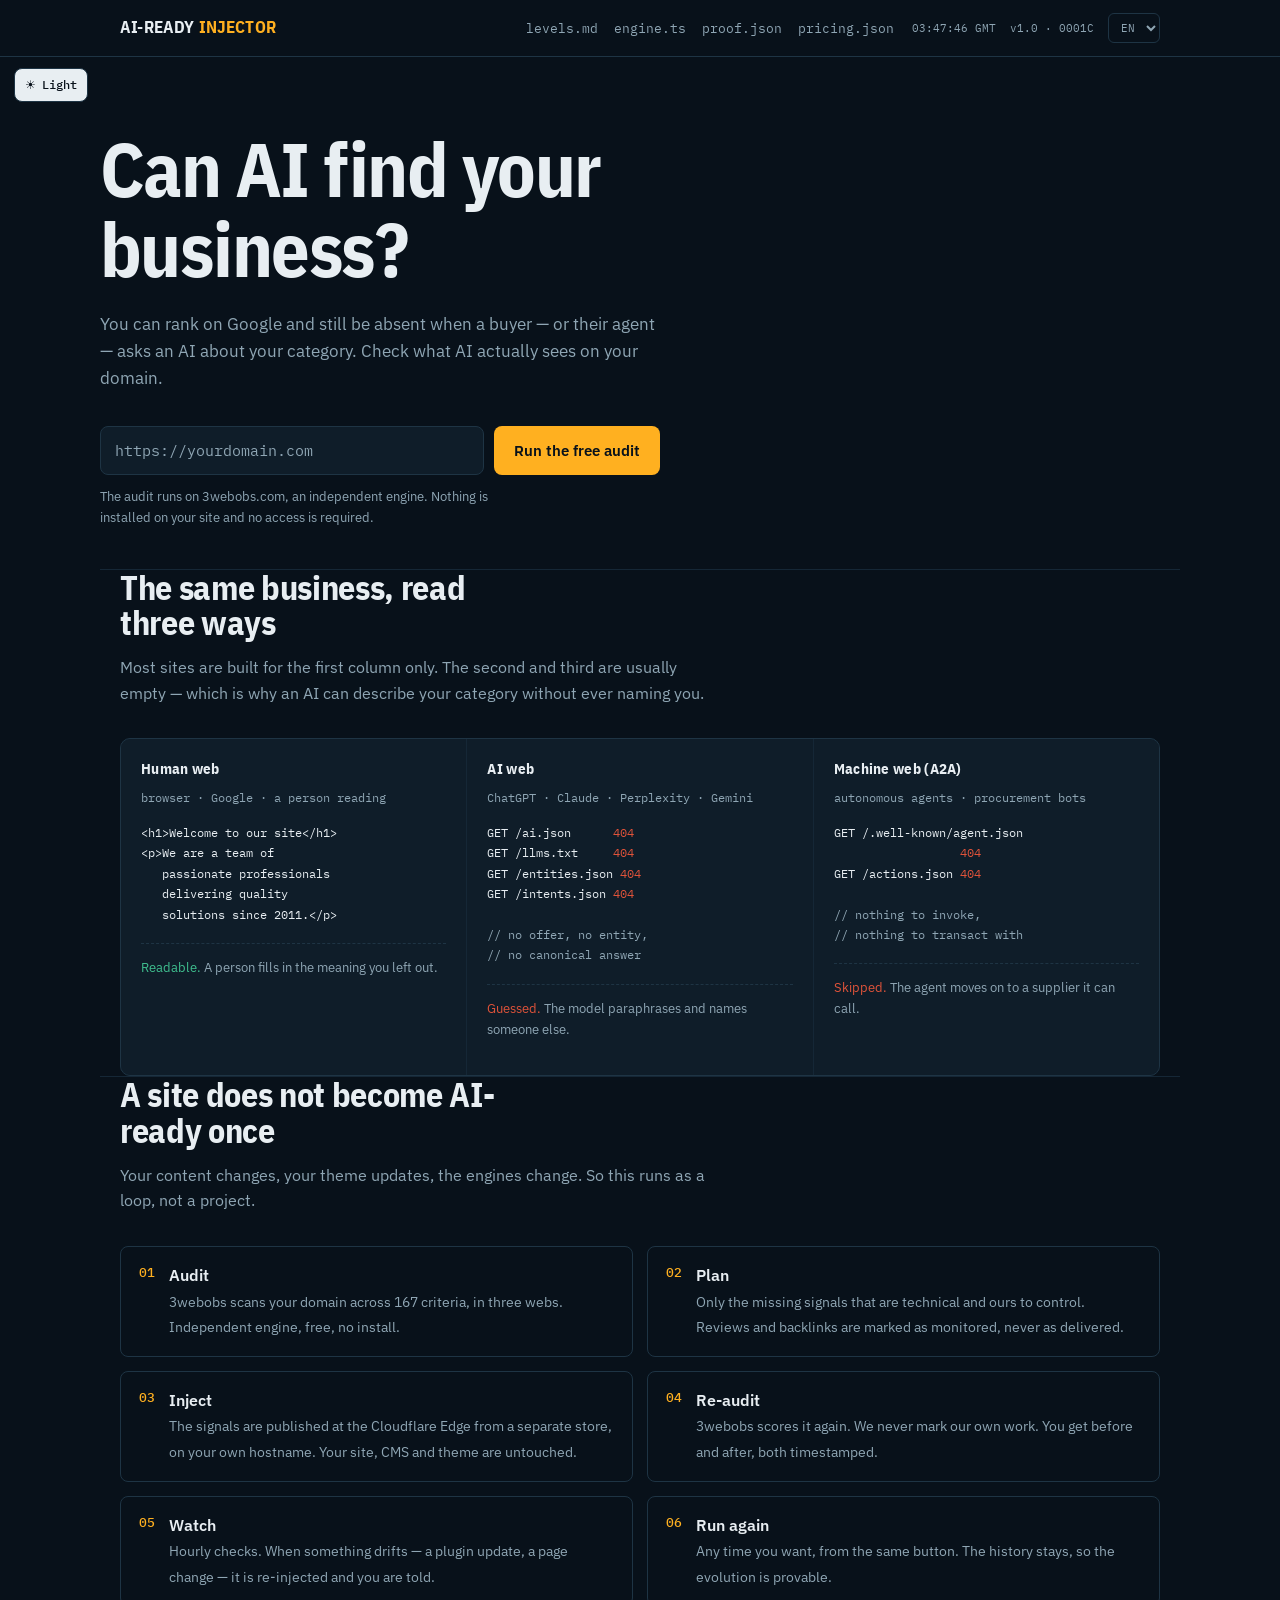
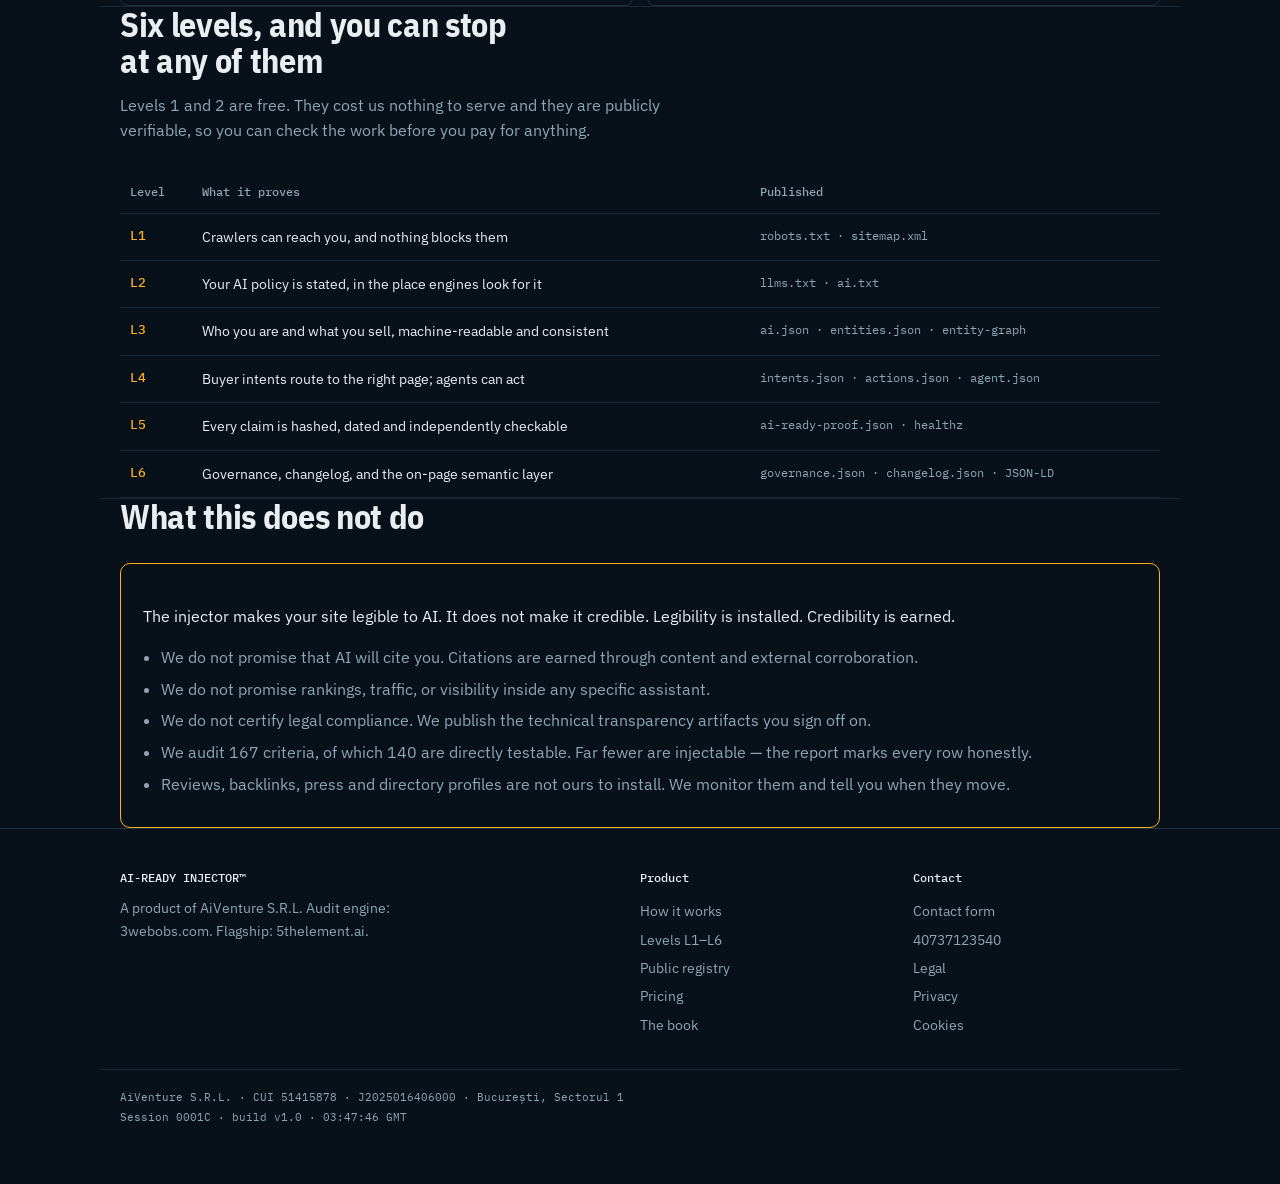
==== commit b48e53b7: "Head complet: meta, Open Graph, Twitter, iconuri și JSON-LD (scor schema+meta 55,3 → 100) - index.ht" ====
--- a/index.html
+++ b/index.html
@@ -4,12 +4,188 @@
 <meta charset="utf-8">
 <meta name="viewport" content="width=device-width, initial-scale=1">
 <title>AI-READY INJECTOR — Can AI find your business?</title>
+<link rel="icon" href="/favicon.ico" sizes="any">
+<link rel="icon" type="image/svg+xml" href="/favicon.svg">
+<link rel="icon" type="image/png" sizes="32x32" href="/assets/brand/favicon-32x32.png">
+<link rel="icon" type="image/png" sizes="16x16" href="/assets/brand/favicon-16x16.png">
+<link rel="apple-touch-icon" sizes="180x180" href="/assets/brand/apple-touch-icon.png">
+<link rel="manifest" href="/assets/brand/site.webmanifest">
+<meta name="msapplication-config" content="/assets/brand/browserconfig.xml">
+<meta name="msapplication-TileColor" content="#010e19">
+<meta name="theme-color" content="#010e19">
+<link rel="canonical" href="https://aireadyinjector.com/">
+<meta name="robots" content="index,follow,max-snippet:-1,max-image-preview:large,max-video-preview:-1">
+<meta property="og:type" content="website">
+<meta property="og:title" content="AI-READY INJECTOR — Can AI find your business?">
+<meta property="og:description" content="Audit what AI actually sees on your site, then publish the missing machine-readable signals at the Cloudflare Edge. No website rebuild, no CMS access.">
+<meta property="og:url" content="https://aireadyinjector.com/">
+<meta property="og:site_name" content="AI-READY INJECTOR">
+<meta property="og:locale" content="en_US">
+<meta property="og:image" content="https://aireadyinjector.com/assets/og-image.jpg">
+<meta property="og:image:type" content="image/jpeg">
+<meta property="og:image:alt" content="AI-READY INJECTOR — machine-readable signals published at the Cloudflare Edge, no website rebuild">
+<meta property="og:image:width" content="1200">
+<meta property="og:image:height" content="630">
+<meta name="twitter:card" content="summary_large_image">
+<meta name="twitter:title" content="AI-READY INJECTOR — Can AI find your business?">
+<meta name="twitter:description" content="Audit what AI actually sees on your site, then publish the missing machine-readable signals at the Cloudflare Edge. No website rebuild, no CMS access.">
+<meta name="twitter:image" content="https://aireadyinjector.com/assets/og-image.jpg">
+<meta name="twitter:image:alt" content="AI-READY INJECTOR — machine-readable signals published at the Cloudflare Edge, no website rebuild">
+<meta name="twitter:site" content="@aipath512">
+<meta name="author" content="AiVenture S.R.L.">
+<meta name="referrer" content="strict-origin-when-cross-origin">
+<script type="application/ld+json">
+{
+  "@context": "https://schema.org",
+  "@graph": [
+    {
+      "@type": "Organization",
+      "@id": "https://aiventure.ro/#organization",
+      "name": "AiVenture S.R.L.",
+      "legalName": "AiVenture S.R.L.",
+      "alternateName": "AiVenture",
+      "url": "https://aiventure.ro/",
+      "logo": "https://aiventure.ro/icon.svg",
+      "image": "https://aiventure.ro/assets/brand/logo_512w.png",
+      "email": "contact@5thelement.ai",
+      "telephone": "+40 737 123 540",
+      "description": "AiVenture oferă servicii pentru Web-Om, Web-AI și Web-A2A și produse pentru analiză, implementare și infrastructură AI/A2A.",
+      "foundingDate": "2025-03-07",
+      "taxID": "51415878",
+      "vatID": "RO51415878",
+      "identifier": [
+        {
+          "@type": "PropertyValue",
+          "propertyID": "CUI",
+          "value": "51415878"
+        },
+        {
+          "@type": "PropertyValue",
+          "propertyID": "Nr. Registrul Comerțului",
+          "value": "J2025016406000"
+        },
+        {
+          "@type": "PropertyValue",
+          "propertyID": "EUID",
+          "value": "ROONRC.J2025016406000"
+        }
+      ],
+      "address": {
+        "@type": "PostalAddress",
+        "streetAddress": "Drumul Pădurea Pustnicul nr. 141C, Corp A, Etaj 2, Ap. 5",
+        "addressLocality": "București",
+        "addressRegion": "Sector 1",
+        "postalCode": "014044",
+        "addressCountry": "RO"
+      },
+      "contactPoint": {
+        "@type": "ContactPoint",
+        "contactType": "informații comerciale",
+        "email": "contact@5thelement.ai",
+        "telephone": "+40 737 123 540",
+        "availableLanguage": [
+          "ro"
+        ]
+      },
+      "founder": {
+        "@type": "Person",
+        "name": "Dan Ionescu",
+        "sameAs": [
+          "https://orcid.org/0009-0002-5498-1046",
+          "https://ro.linkedin.com/in/dan-ionesco-a856082a0"
+        ]
+      },
+      "employee": {
+        "@type": "Person",
+        "name": "Gratiela Ionescu",
+        "jobTitle": "Administrator"
+      },
+      "brand": {
+        "@id": "https://aireadyinjector.com/#brand"
+      },
+      "sameAs": [
+        "https://www.reddit.com/user/AiVentureRO/",
+        "https://www.linkedin.com/company/107338970",
+        "https://www.linkedin.com/showcase/5thelement-ai/",
+        "https://www.crunchbase.com/organization/aiventure-s-r-l",
+        "https://www.facebook.com/people/Aiventure/61573220584246/",
+        "https://x.com/aipath512",
+        "https://www.youtube.com/@AIVenture-q8u",
+        "https://medium.com/@aipath512"
+      ]
+    },
+    {
+      "@type": "Brand",
+      "@id": "https://aireadyinjector.com/#brand",
+      "name": "AI-READY INJECTOR",
+      "url": "https://aireadyinjector.com/",
+      "slogan": "Signals make you readable."
+    },
+    {
+      "@type": "WebSite",
+      "@id": "https://aireadyinjector.com/#website",
+      "url": "https://aireadyinjector.com/",
+      "name": "AI-READY INJECTOR",
+      "inLanguage": "en",
+      "publisher": {
+        "@id": "https://aiventure.ro/#organization"
+      }
+    },
+    {
+      "@type": "WebPage",
+      "@id": "https://aireadyinjector.com/#webpage",
+      "url": "https://aireadyinjector.com/",
+      "name": "AI-READY INJECTOR — Can AI find your business?",
+      "description": "Audit what AI actually sees on your site, then publish the missing machine-readable signals at the Cloudflare Edge. No website rebuild, no CMS access.",
+      "inLanguage": "en",
+      "isPartOf": {
+        "@id": "https://aireadyinjector.com/#website"
+      },
+      "dateModified": "2026-10-21",
+      "copyrightYear": 2026,
+      "publisher": {
+        "@id": "https://aiventure.ro/#organization"
+      },
+      "author": {
+        "@id": "https://aiventure.ro/#organization"
+      },
+      "creator": {
+        "@id": "https://aiventure.ro/#organization"
+      },
+      "copyrightHolder": {
+        "@id": "https://aiventure.ro/#organization"
+      },
+      "about": [
+        {
+          "@id": "https://aireadyinjector.com/#app"
+        }
+      ],
+      "mainEntity": {
+        "@id": "https://aireadyinjector.com/#app"
+      }
+    },
+    {
+      "@type": "WebApplication",
+      "@id": "https://aireadyinjector.com/#app",
+      "name": "AI-READY INJECTOR",
+      "url": "https://aireadyinjector.com/",
+      "applicationCategory": "BusinessApplication",
+      "operatingSystem": "Web",
+      "inLanguage": "en",
+      "description": "Publishes the missing machine-readable signals for a business website at the Cloudflare Edge, without rebuilding the site or accessing its CMS.",
+      "provider": {
+        "@id": "https://aiventure.ro/#organization"
+      },
+      "featureList": [
+        "Audit of what AI systems actually see on the site",
+        "Missing machine-readable signals published at the Edge",
+        "No website rebuild and no CMS access required"
+      ]
+    }
+  ]
+}
+</script>
 <meta name="description" content="Audit what AI actually sees on your site, then publish the missing machine-readable signals at the Cloudflare Edge. No website rebuild, no CMS access.">
-<link rel="canonical" href="https://aireadyinjector.com/">
-<meta property="og:title" content="Can AI find your business?">
-<meta property="og:description" content="Machine-readable signals published at the Edge. No website rebuild.">
-<meta property="og:url" content="https://aireadyinjector.com/">
-<meta property="og:type" content="website">
 <link rel="preconnect" href="https://fonts.googleapis.com">
 <link rel="preconnect" href="https://fonts.gstatic.com" crossorigin>
 <link href="https://fonts.googleapis.com/css2?family=IBM+Plex+Mono:wght@400;500&family=IBM+Plex+Sans+Condensed:wght@600;700&family=IBM+Plex+Sans:wght@400;500&display=swap" rel="stylesheet">
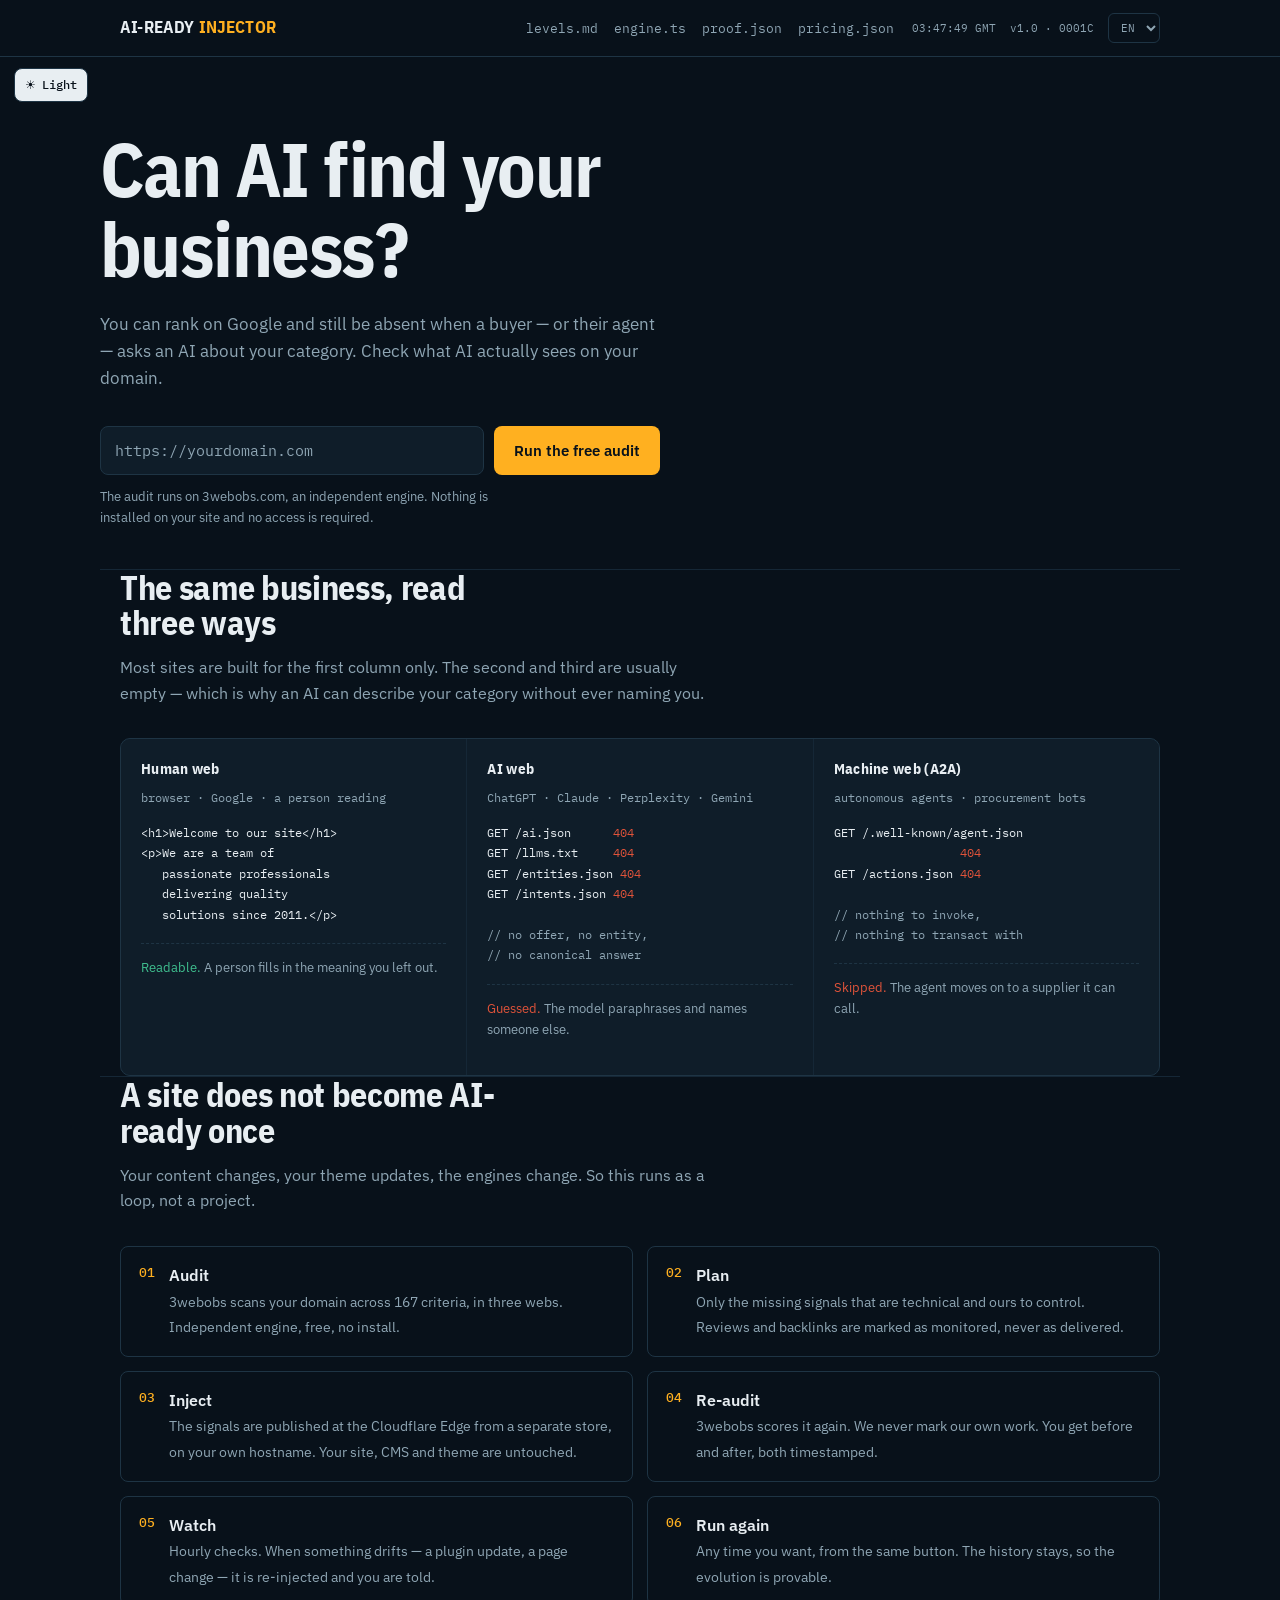
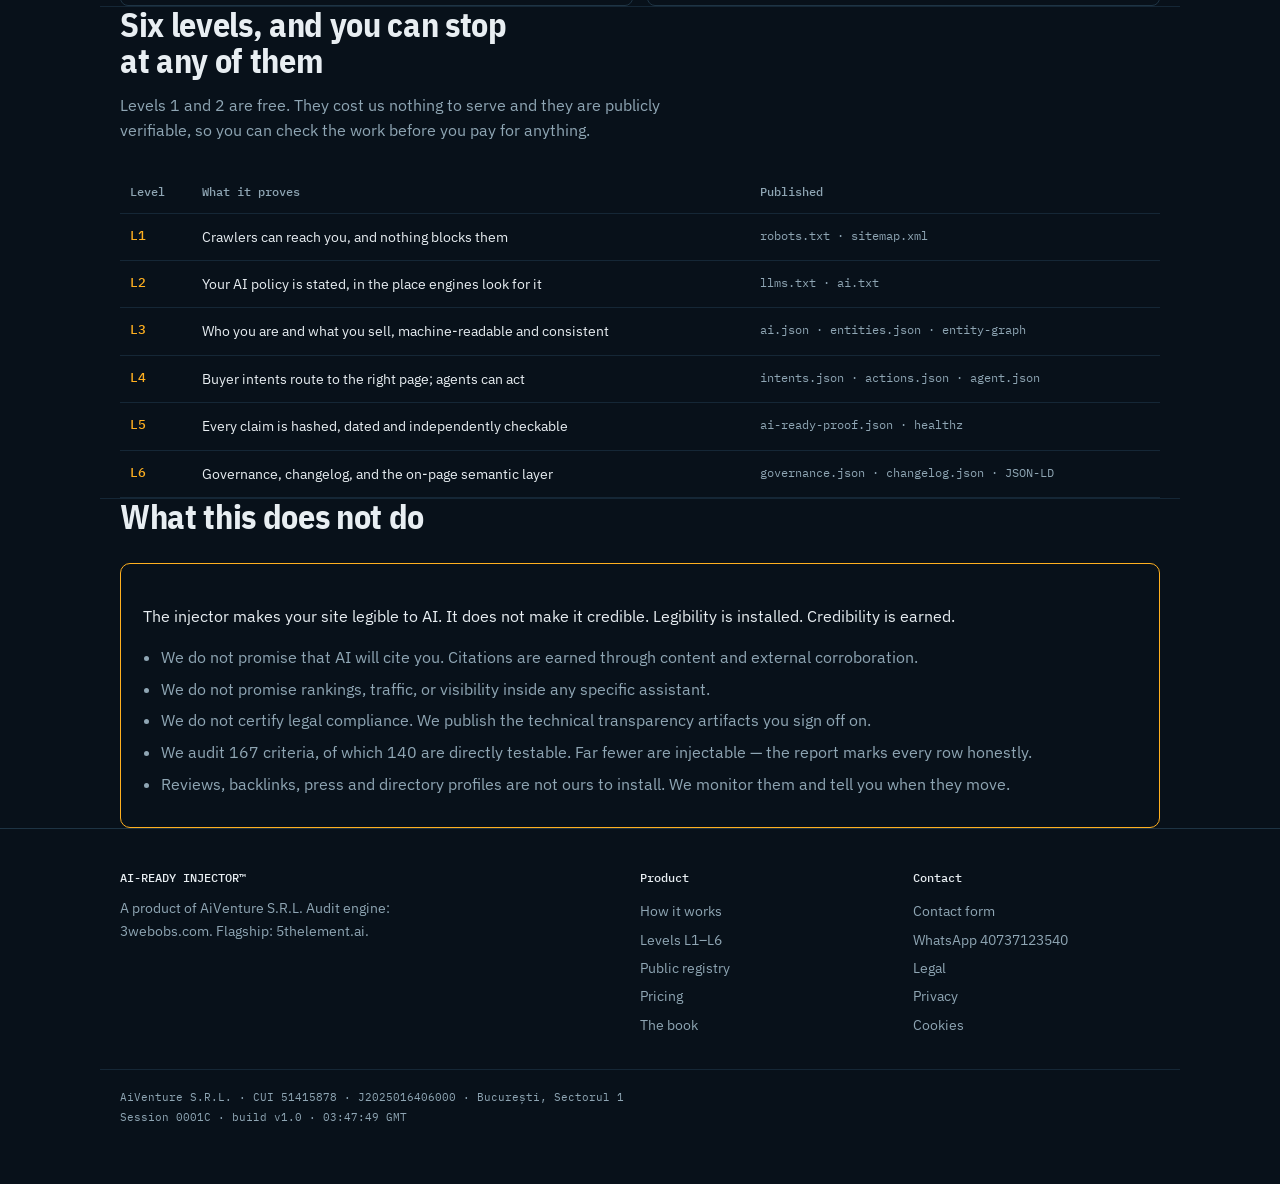
==== commit 4efa0452: "Elimină telefonul, rămâne doar WhatsApp Co-Authored-By: Claude Opus 5.5 <noreply@anthropic.com> Clau" ====
--- a/index.html
+++ b/index.html
@@ -467,7 +467,7 @@
     <div>
       <h4>Contact</h4>
       <a href="/contact/">Contact form</a>
-      <a href="tel:40737123540">40737123540</a>
+      <a href="https://wa.me/40737123540" target="_blank" rel="noopener">WhatsApp 40737123540</a>
       <a href="/legal/">Legal</a>
       <a href="/privacy/">Privacy</a>
       <a href="/cookies/">Cookies</a>
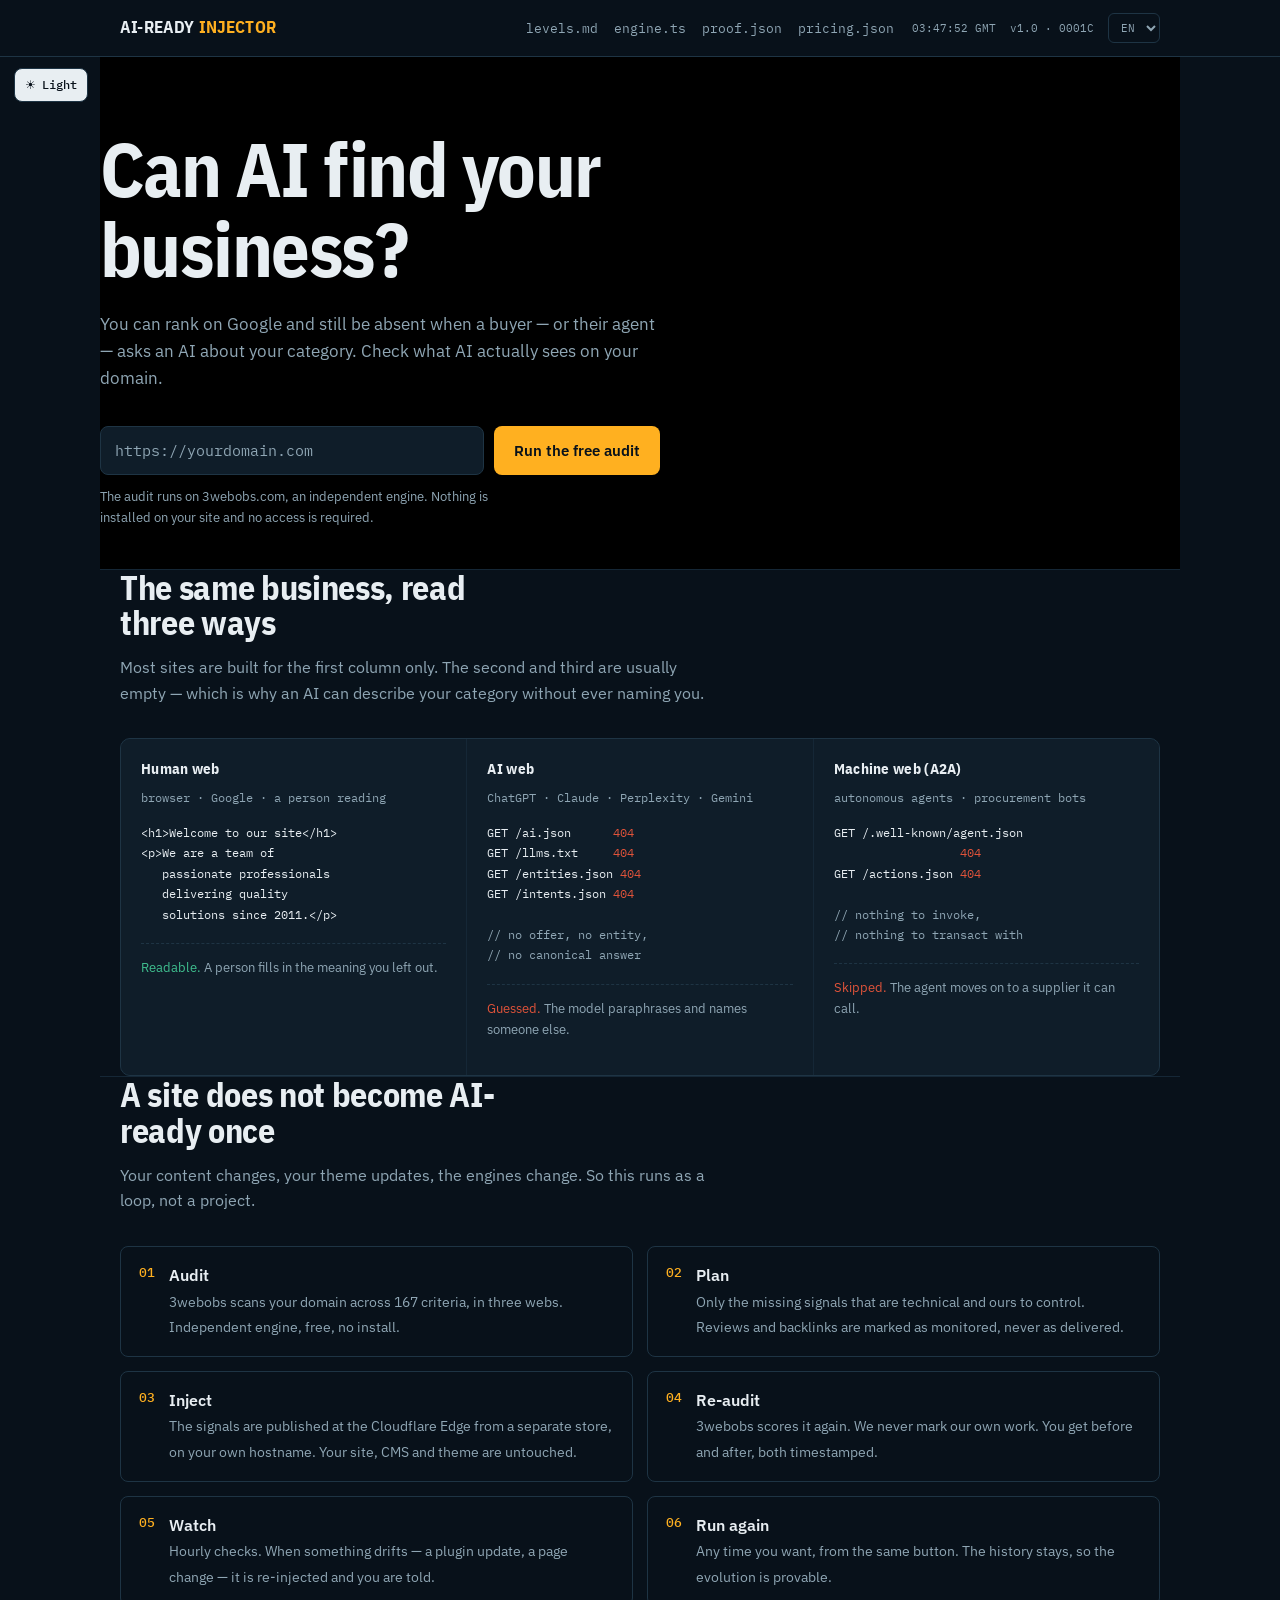
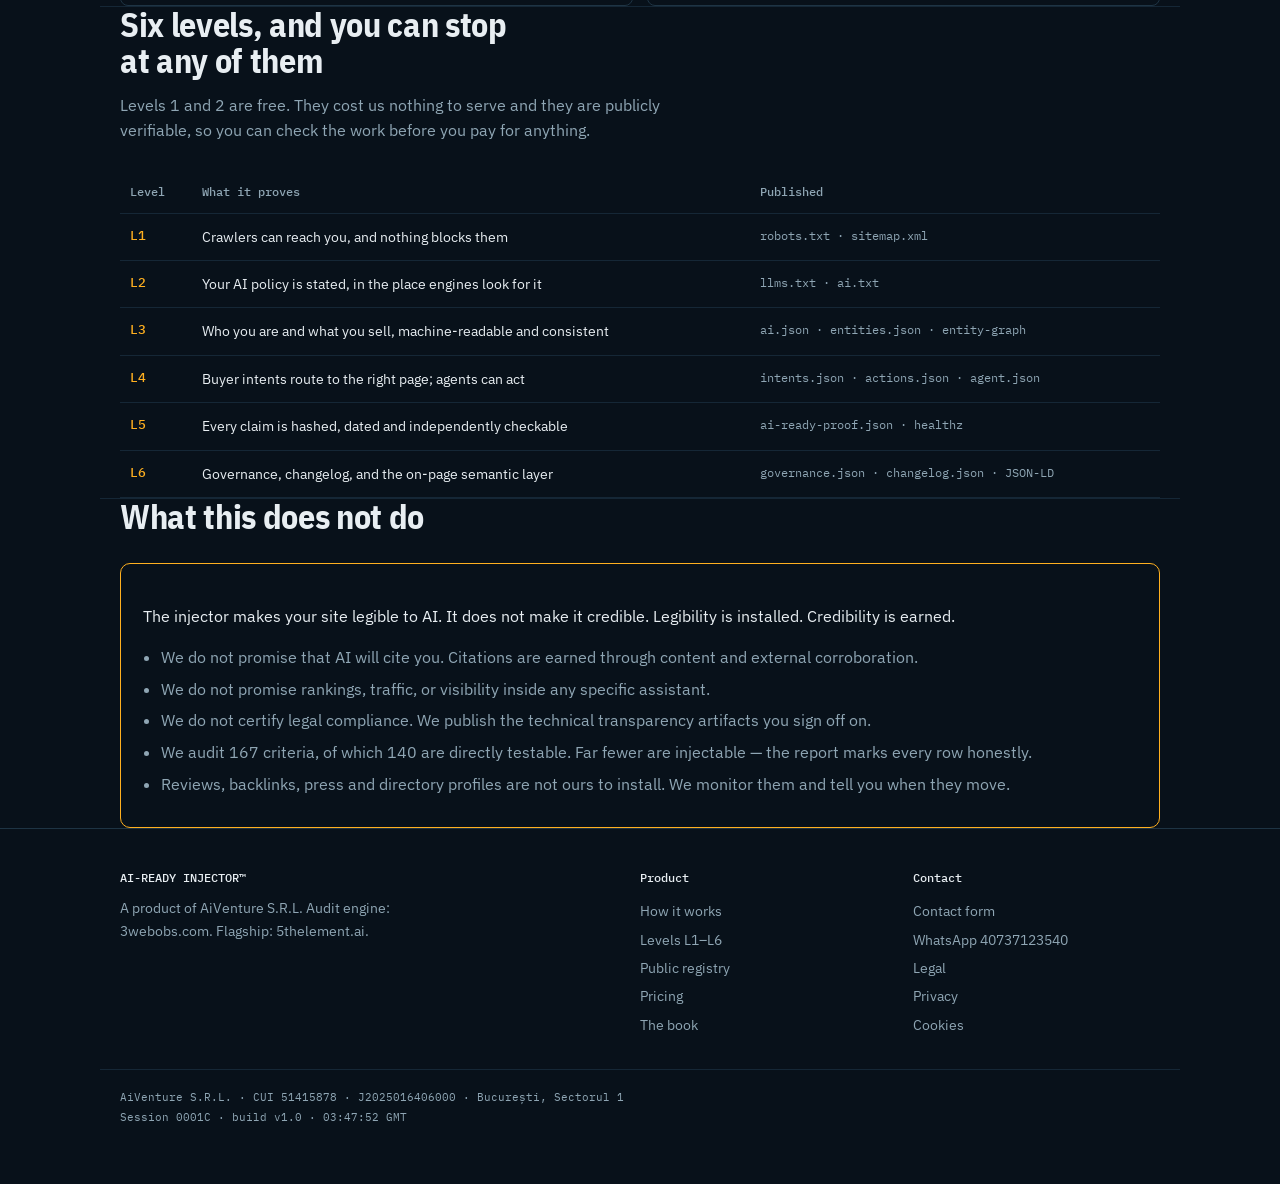
==== commit 6ae5c66e: "Homepage: imaginea hero-6920 în hero Co-Authored-By: Claude Opus 5.5 <noreply@anthropic.com> Claude-" ====
--- a/index.html
+++ b/index.html
@@ -302,6 +302,10 @@
   font:400 11px/1.8 "IBM Plex Mono",monospace}
 @media(prefers-reduced-motion:reduce){*{transition:none!important;animation:none!important}}
 </style>
+<style>/* hero foto (imaginea de pe 6920.inweb.ro) v1.0 2026-11-17 */
+.wrap.hero{background:linear-gradient(90deg,rgba(0,0,0,.93) 0%,rgba(0,0,0,.8) 42%,rgba(0,0,0,.45) 75%,rgba(0,0,0,.3) 100%),url(https://aiventure.ro/assets/hero-6920_v1.0_2026-11-17.webp) right 30%/cover no-repeat,#000!important}
+@media (max-width:760px){.wrap.hero{background:linear-gradient(180deg,rgba(0,0,0,.65) 0%,rgba(0,0,0,.9) 55%,rgba(0,0,0,.96) 100%),url(https://aiventure.ro/assets/hero-6920_v1.0_2026-11-17.webp) 72% 15%/cover no-repeat,#000!important}}
+</style>
 </head>
 <body>
 
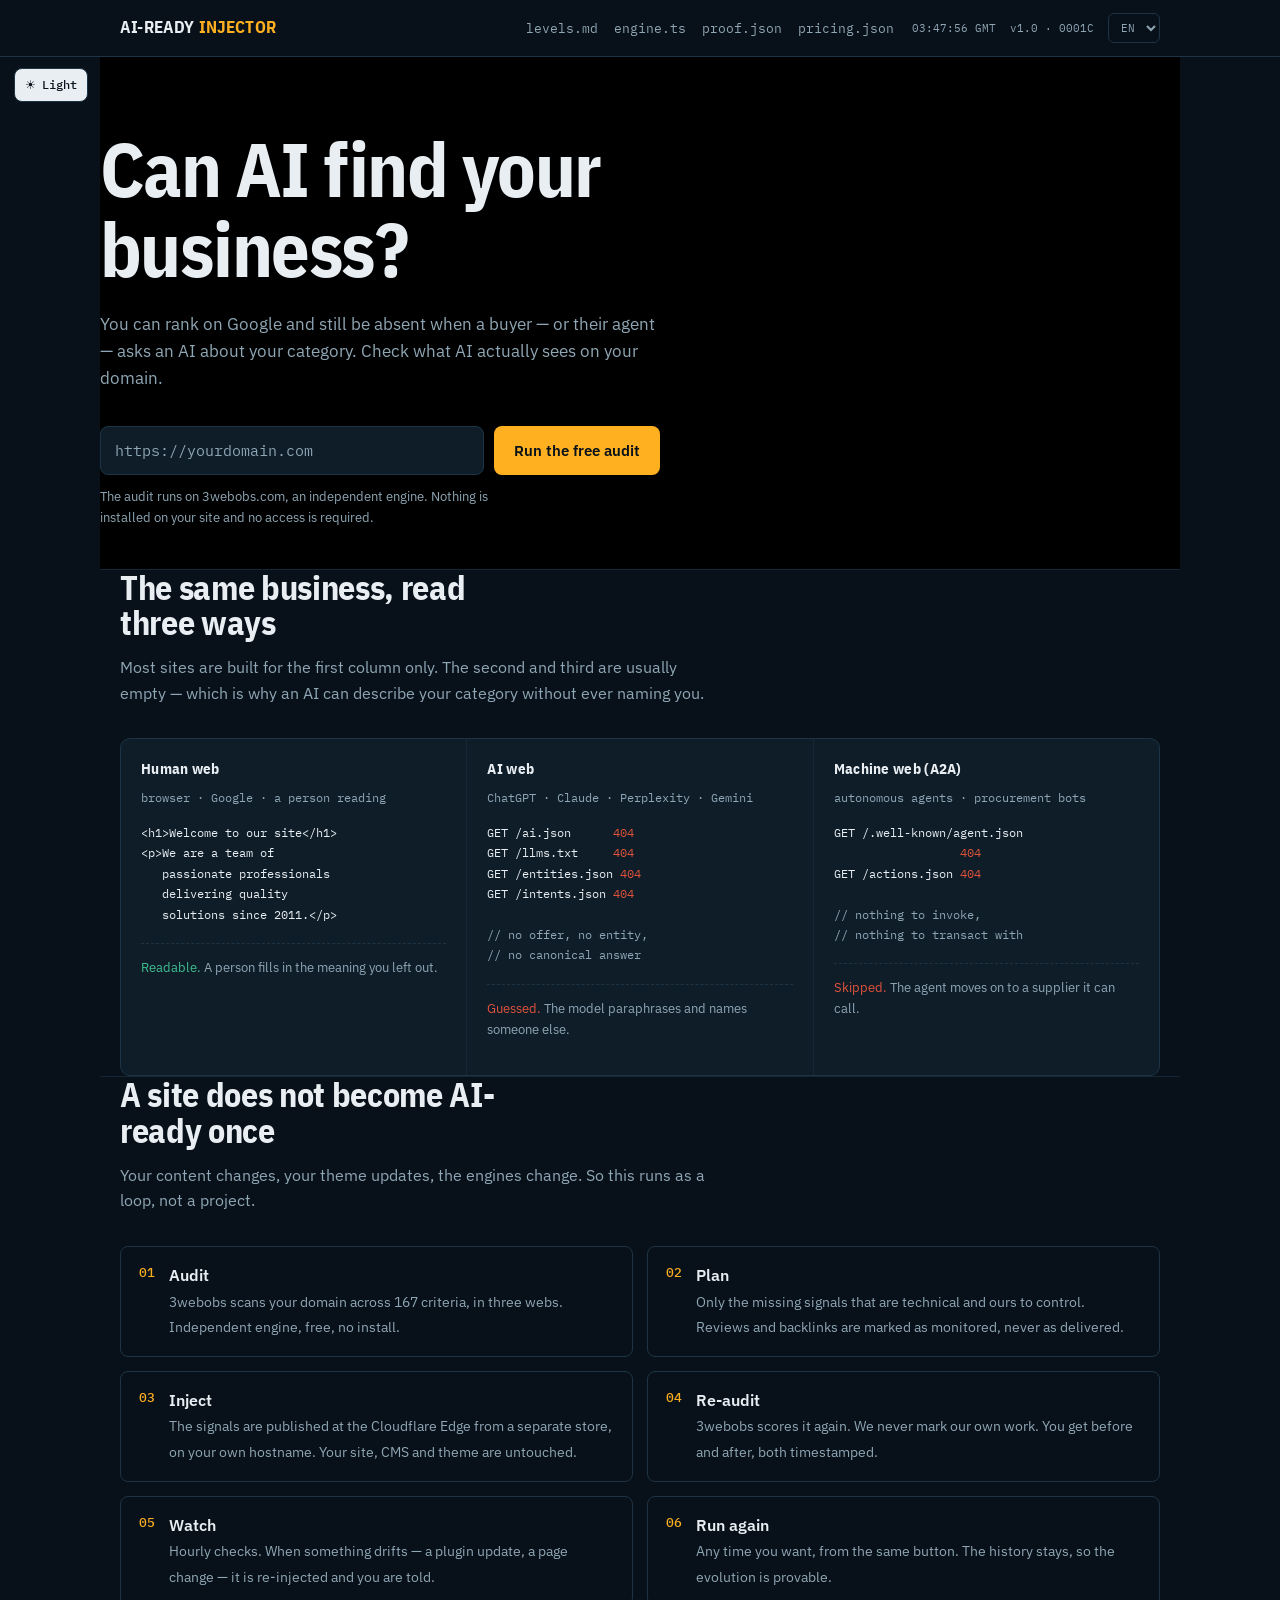
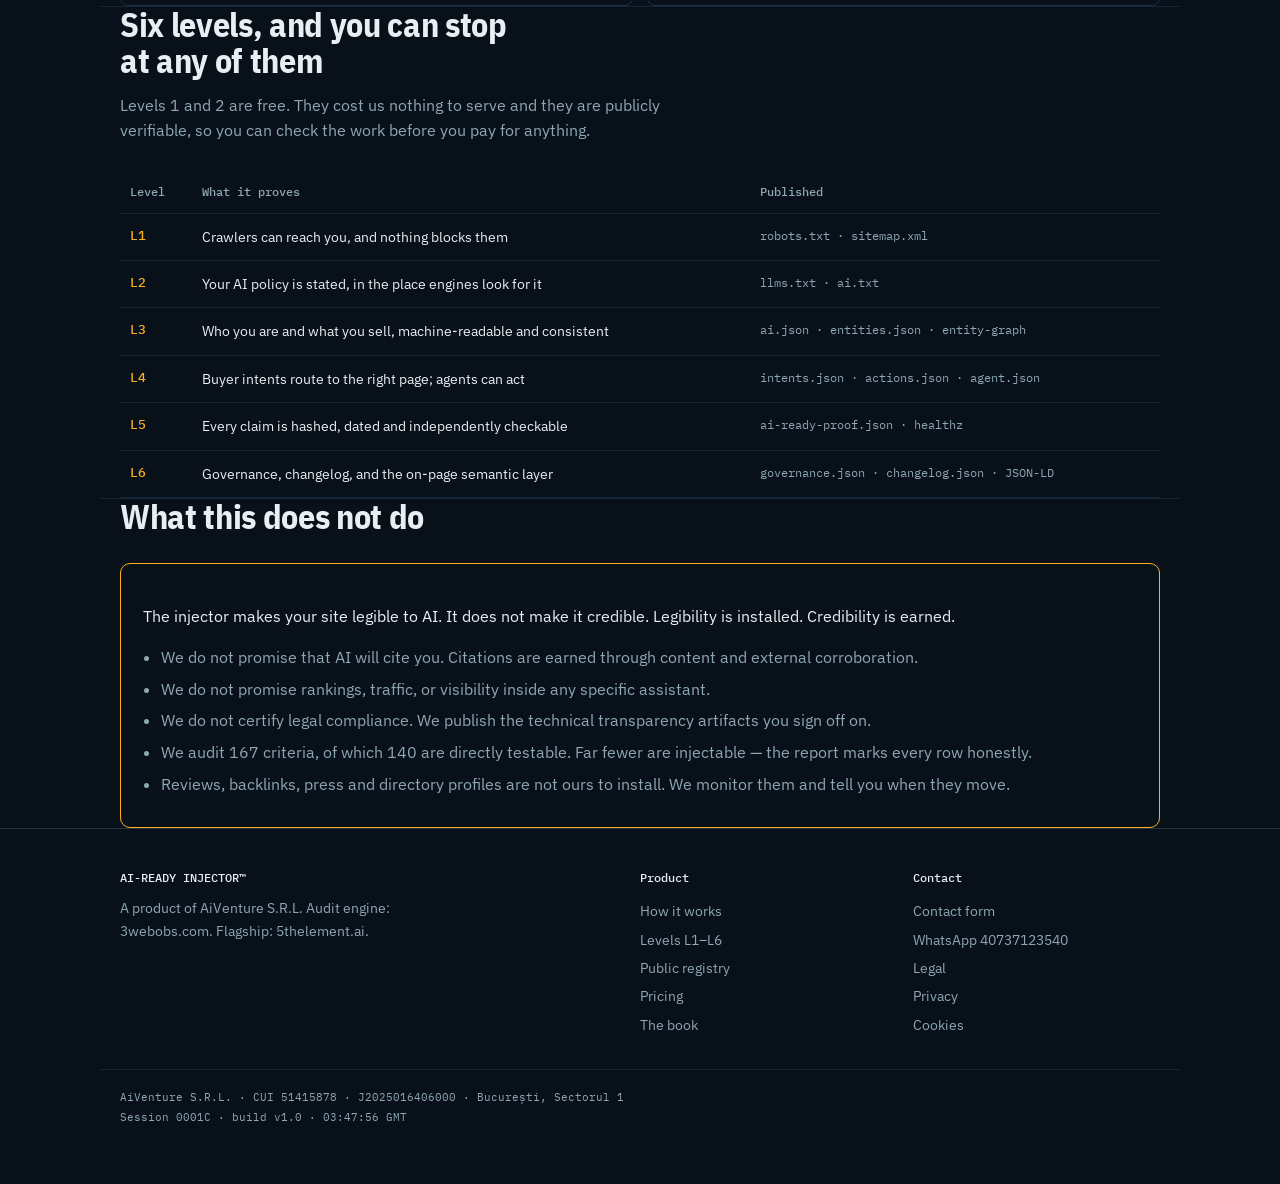
==== commit e6e7803d: "Identitate unica: schema.org Organization @id aiventure.ro/#organization -> 5thelement.ai/#organizat" ====
--- a/index.html
+++ b/index.html
@@ -40,11 +40,11 @@
   "@graph": [
     {
       "@type": "Organization",
-      "@id": "https://aiventure.ro/#organization",
+      "@id": "https://5thelement.ai/#organization",
       "name": "AiVenture S.R.L.",
       "legalName": "AiVenture S.R.L.",
       "alternateName": "AiVenture",
-      "url": "https://aiventure.ro/",
+      "url": "https://5thelement.ai/",
       "logo": "https://aiventure.ro/icon.svg",
       "image": "https://aiventure.ro/assets/brand/logo_512w.png",
       "email": "contact@5thelement.ai",
@@ -68,6 +68,11 @@
           "@type": "PropertyValue",
           "propertyID": "EUID",
           "value": "ROONRC.J2025016406000"
+        },
+        {
+          "@type": "PropertyValue",
+          "propertyID": "ONRC",
+          "value": "J2025016406000"
         }
       ],
       "address": {
@@ -104,14 +109,16 @@
         "@id": "https://aireadyinjector.com/#brand"
       },
       "sameAs": [
-        "https://www.reddit.com/user/AiVentureRO/",
+        "https://5thelement.ai/",
+        "https://aiventure.ro/",
         "https://www.linkedin.com/company/107338970",
         "https://www.linkedin.com/showcase/5thelement-ai/",
         "https://www.crunchbase.com/organization/aiventure-s-r-l",
         "https://www.facebook.com/people/Aiventure/61573220584246/",
         "https://x.com/aipath512",
         "https://www.youtube.com/@AIVenture-q8u",
-        "https://medium.com/@aipath512"
+        "https://medium.com/@aipath512",
+        "https://www.reddit.com/user/AiVentureRO/"
       ]
     },
     {
@@ -128,7 +135,7 @@
       "name": "AI-READY INJECTOR",
       "inLanguage": "en",
       "publisher": {
-        "@id": "https://aiventure.ro/#organization"
+        "@id": "https://5thelement.ai/#organization"
       }
     },
     {
@@ -144,16 +151,16 @@
       "dateModified": "2026-10-21",
       "copyrightYear": 2026,
       "publisher": {
-        "@id": "https://aiventure.ro/#organization"
+        "@id": "https://5thelement.ai/#organization"
       },
       "author": {
-        "@id": "https://aiventure.ro/#organization"
+        "@id": "https://5thelement.ai/#organization"
       },
       "creator": {
-        "@id": "https://aiventure.ro/#organization"
+        "@id": "https://5thelement.ai/#organization"
       },
       "copyrightHolder": {
-        "@id": "https://aiventure.ro/#organization"
+        "@id": "https://5thelement.ai/#organization"
       },
       "about": [
         {
@@ -174,7 +181,7 @@
       "inLanguage": "en",
       "description": "Publishes the missing machine-readable signals for a business website at the Cloudflare Edge, without rebuilding the site or accessing its CMS.",
       "provider": {
-        "@id": "https://aiventure.ro/#organization"
+        "@id": "https://5thelement.ai/#organization"
       },
       "featureList": [
         "Audit of what AI systems actually see on the site",
